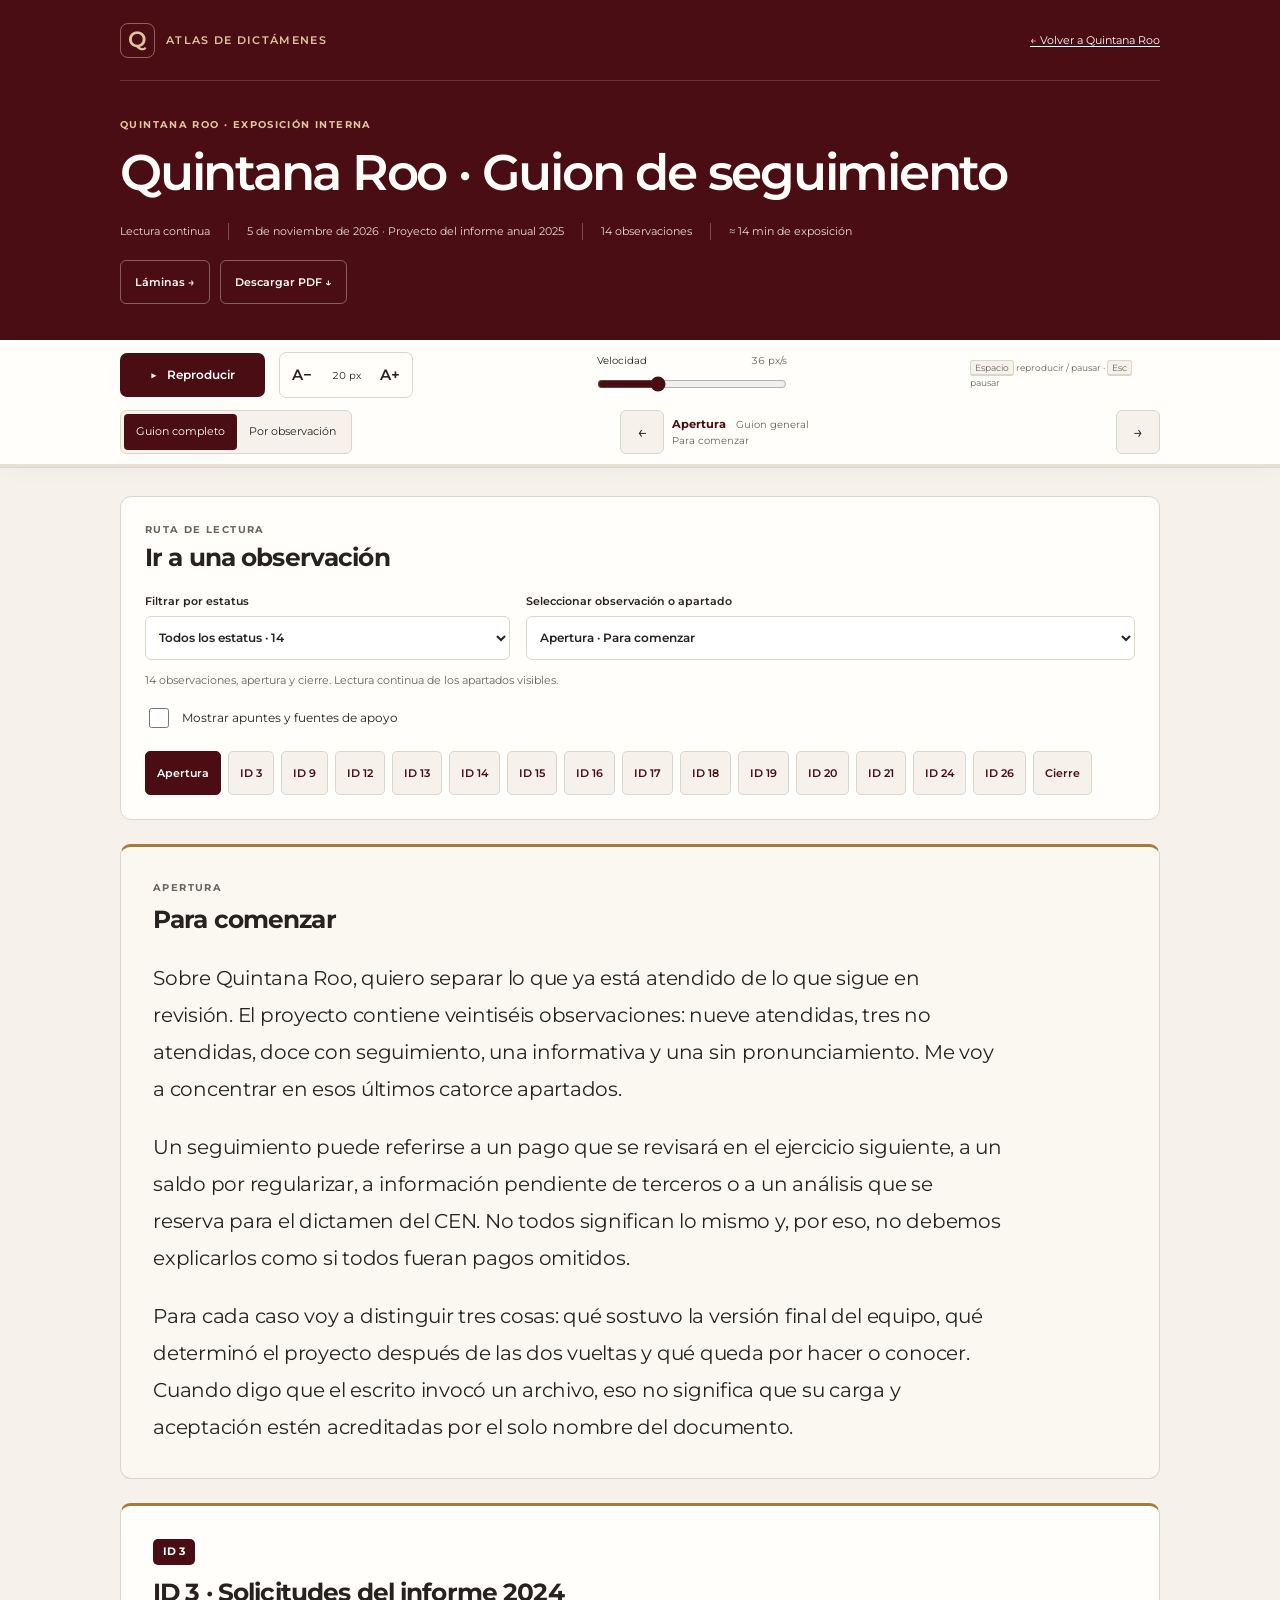
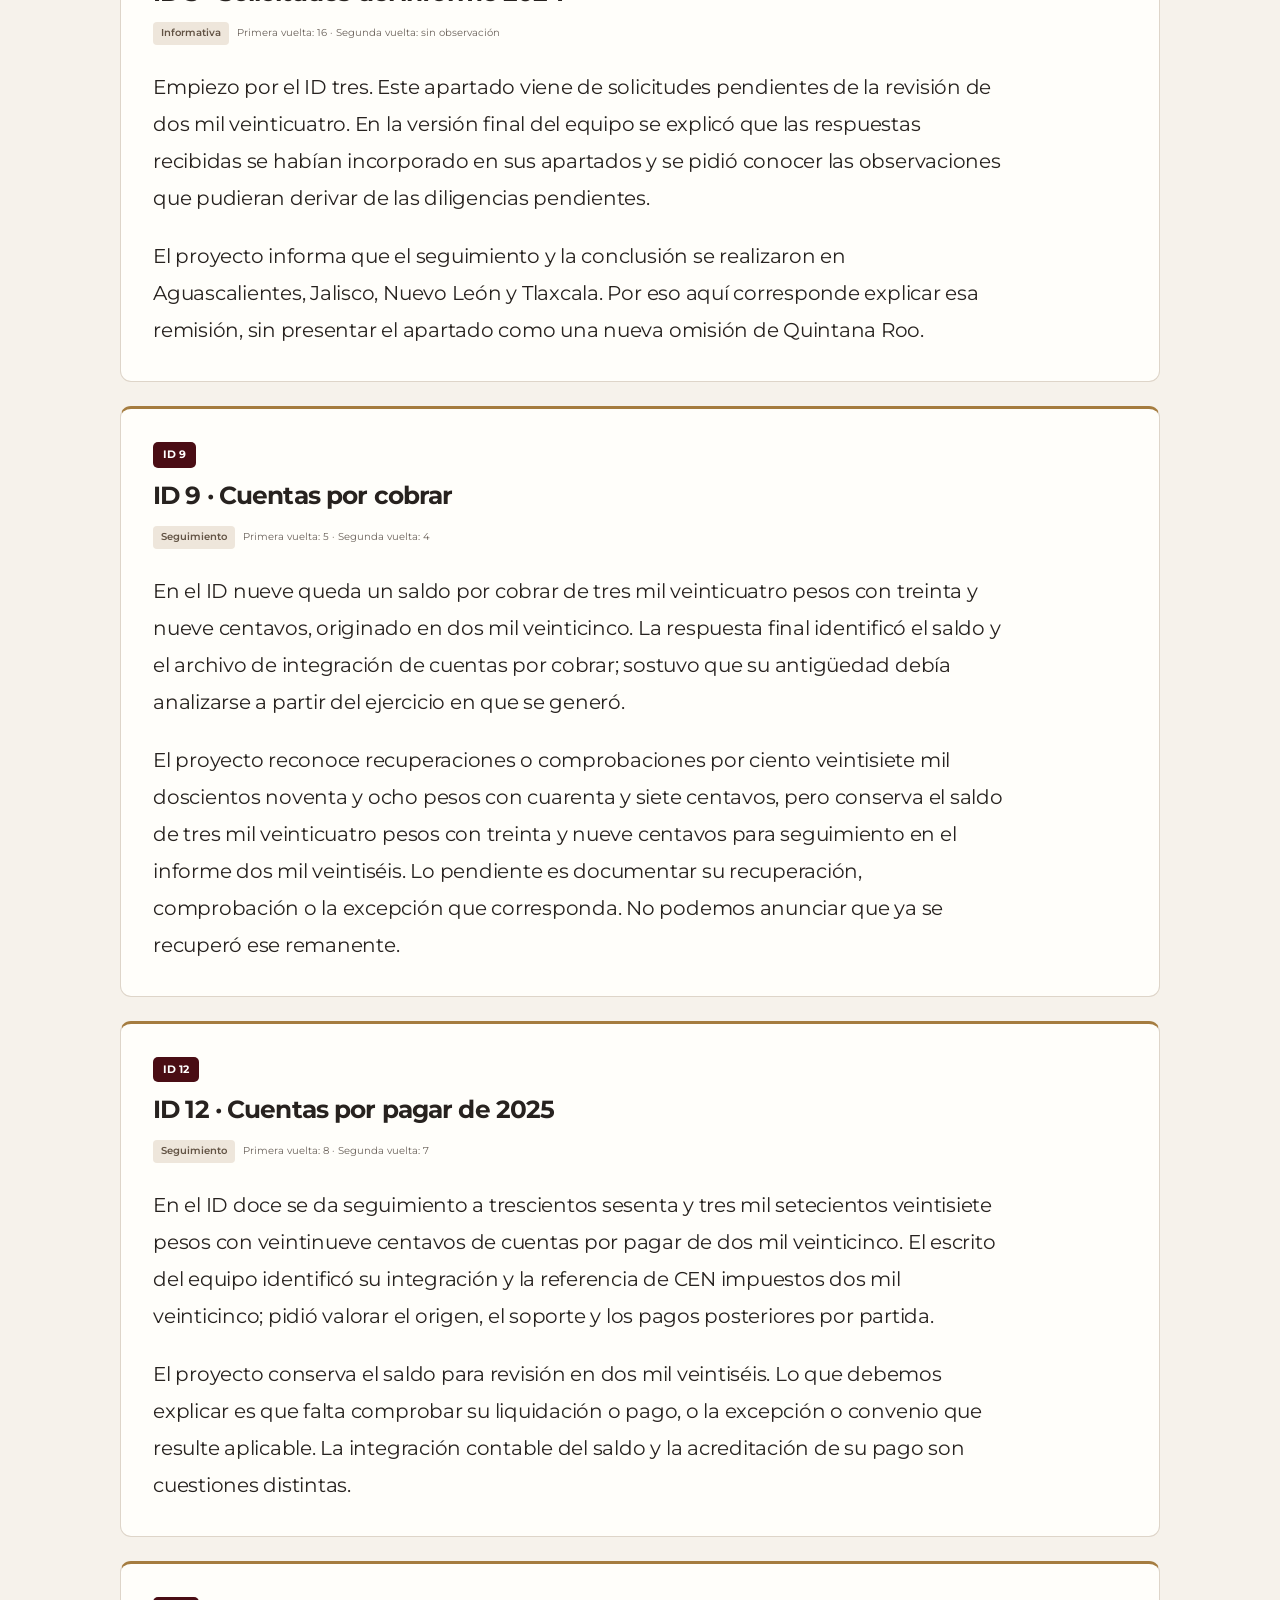
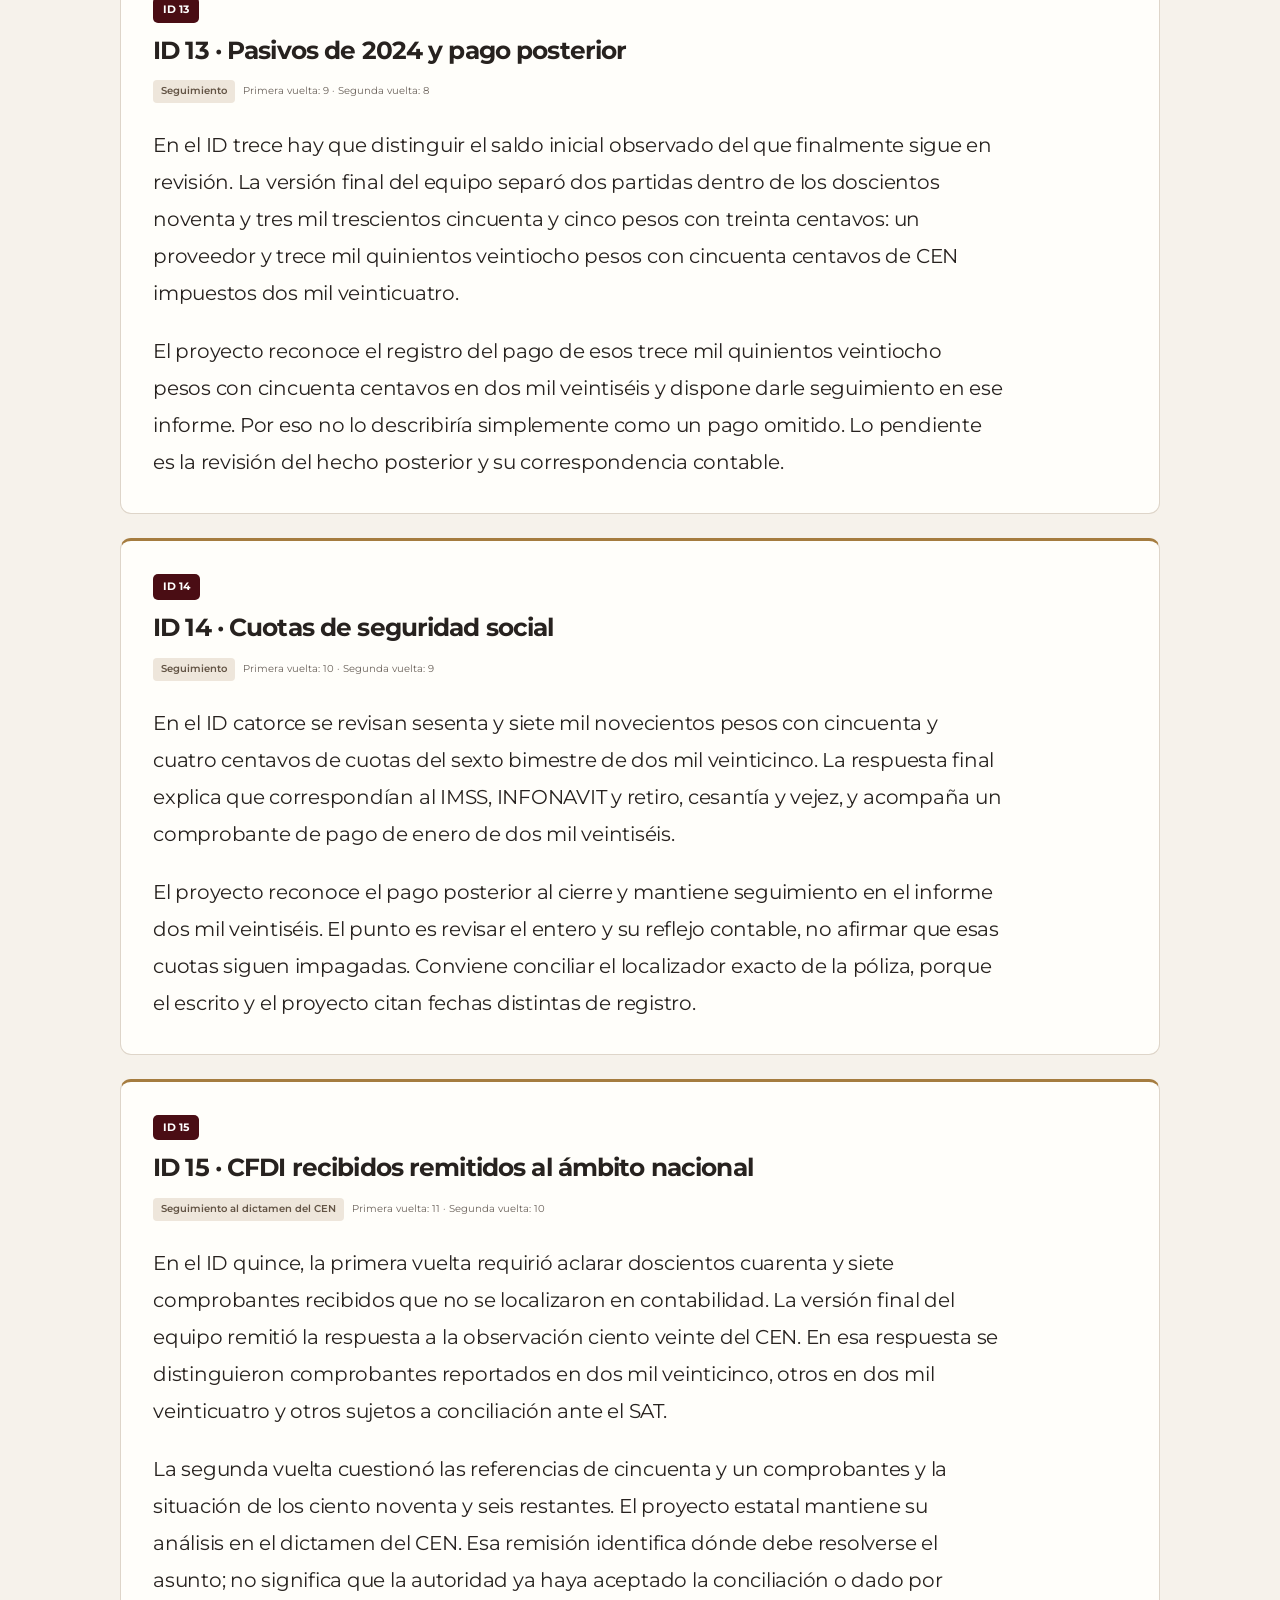
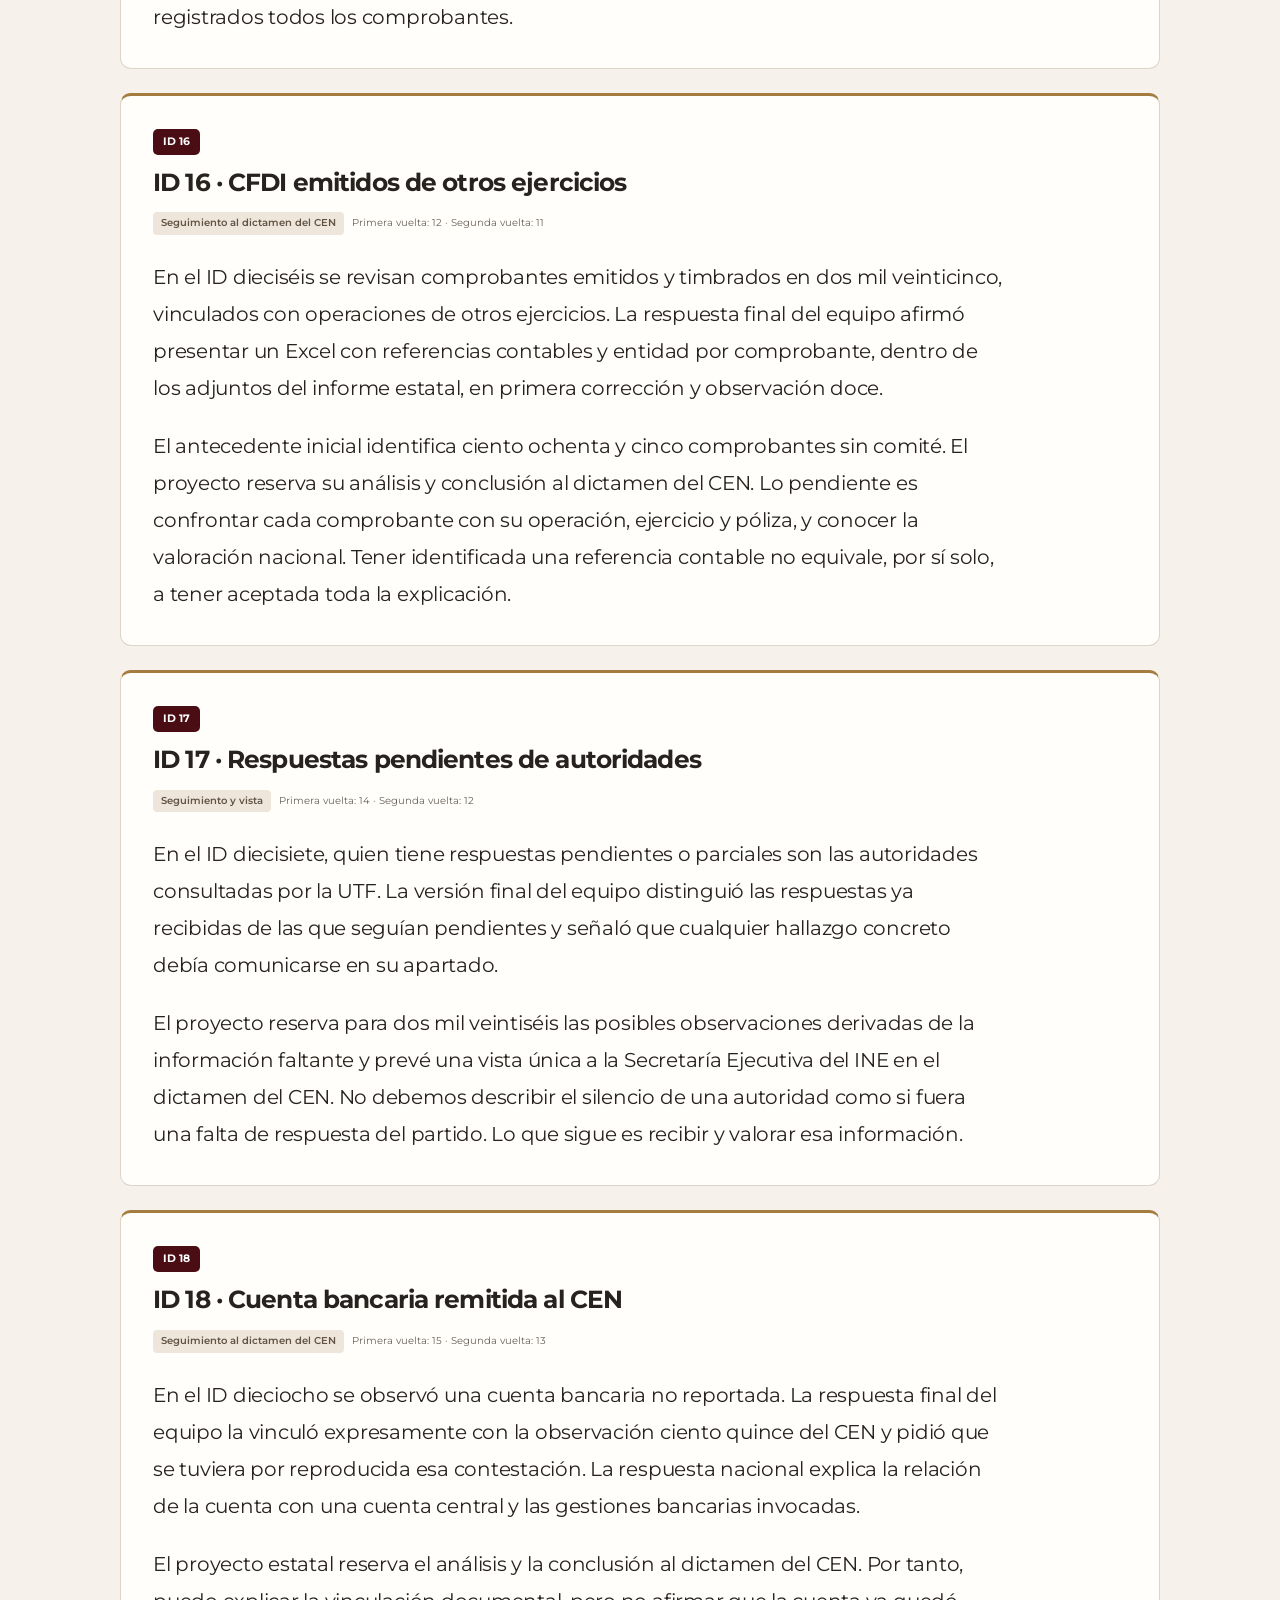
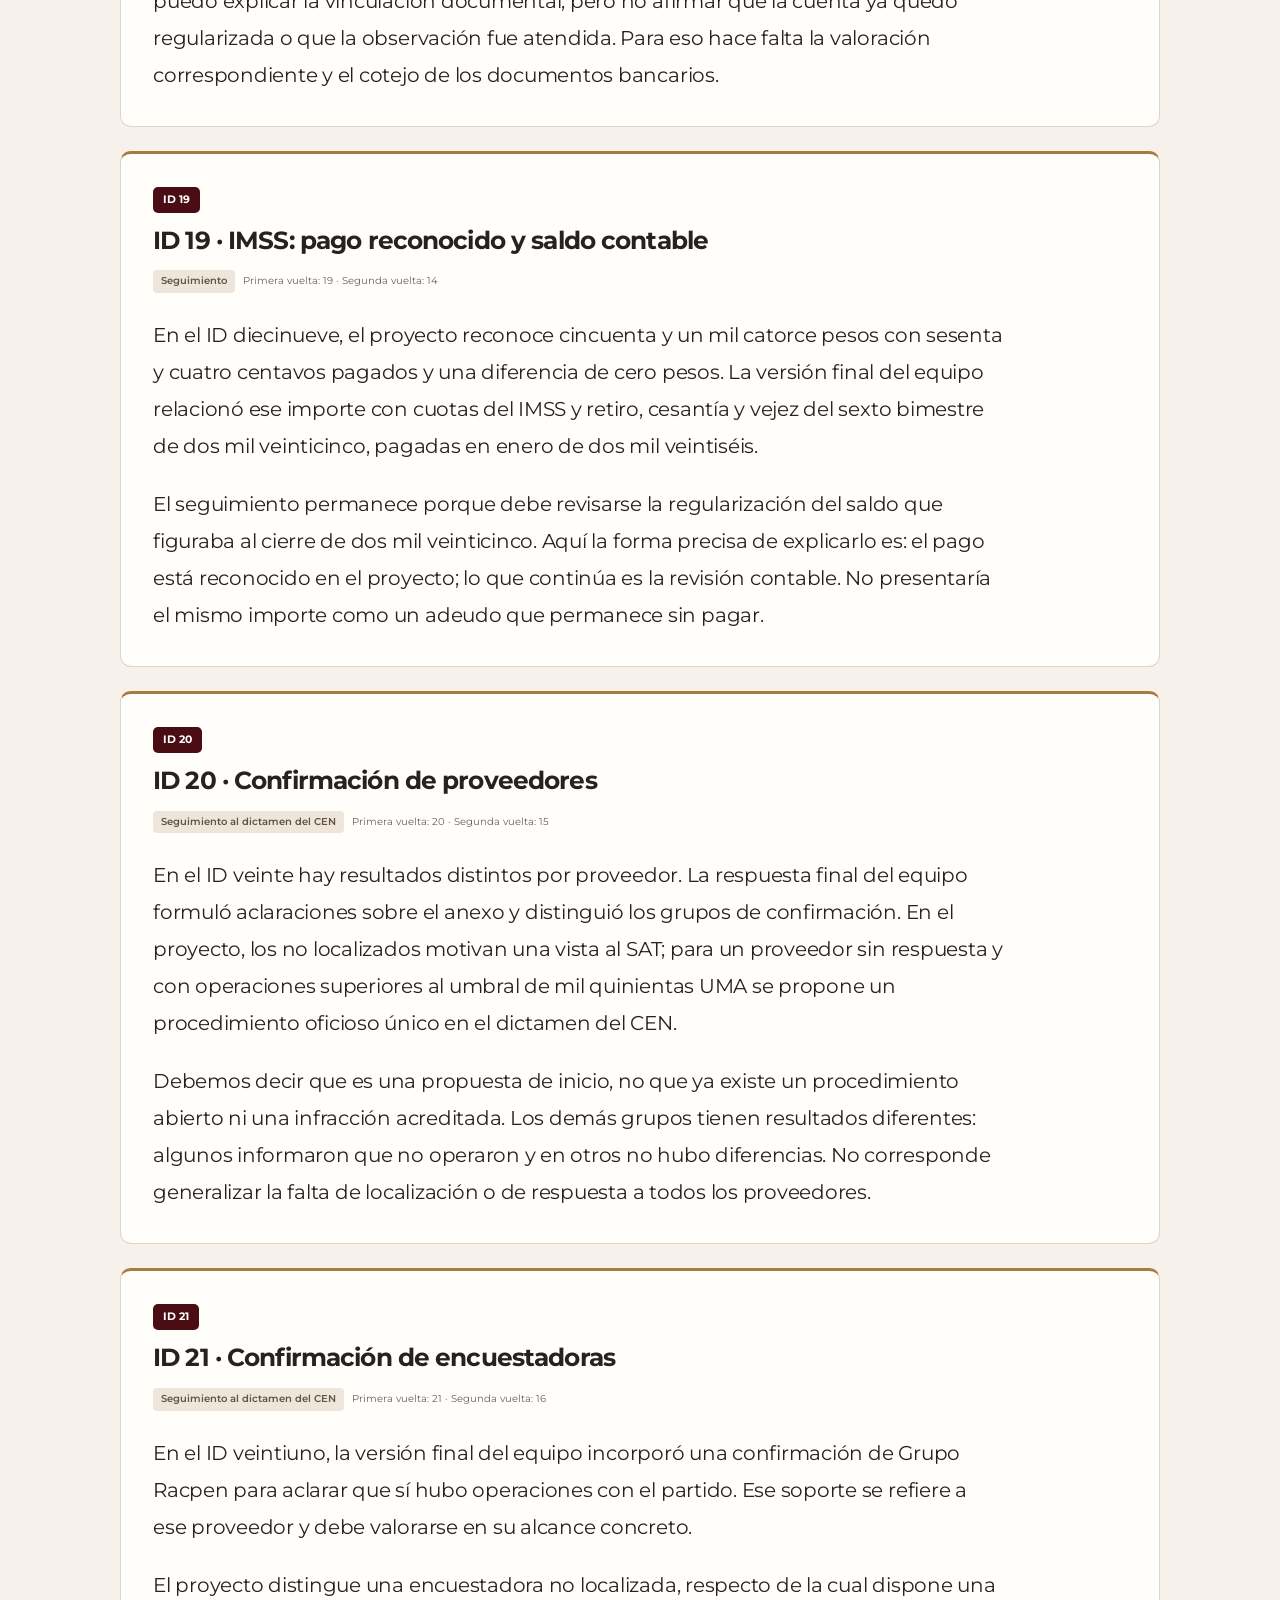
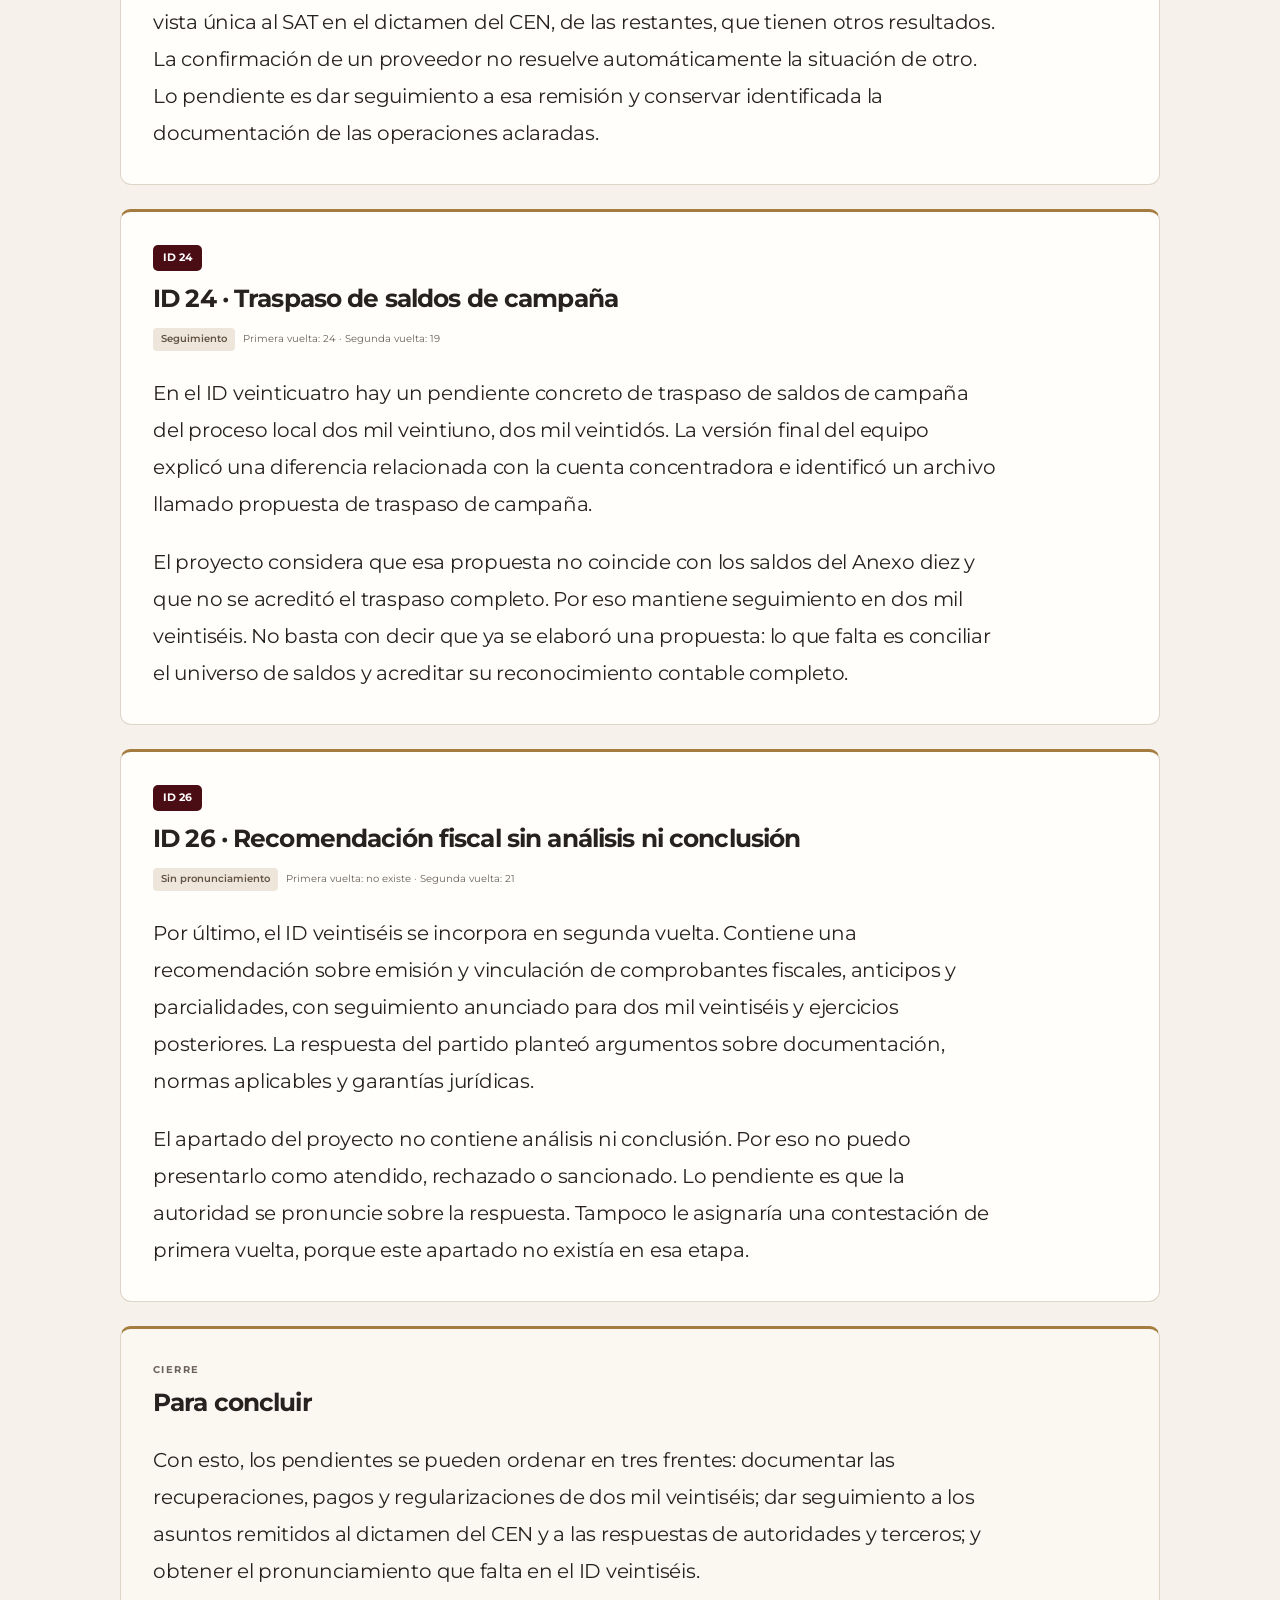
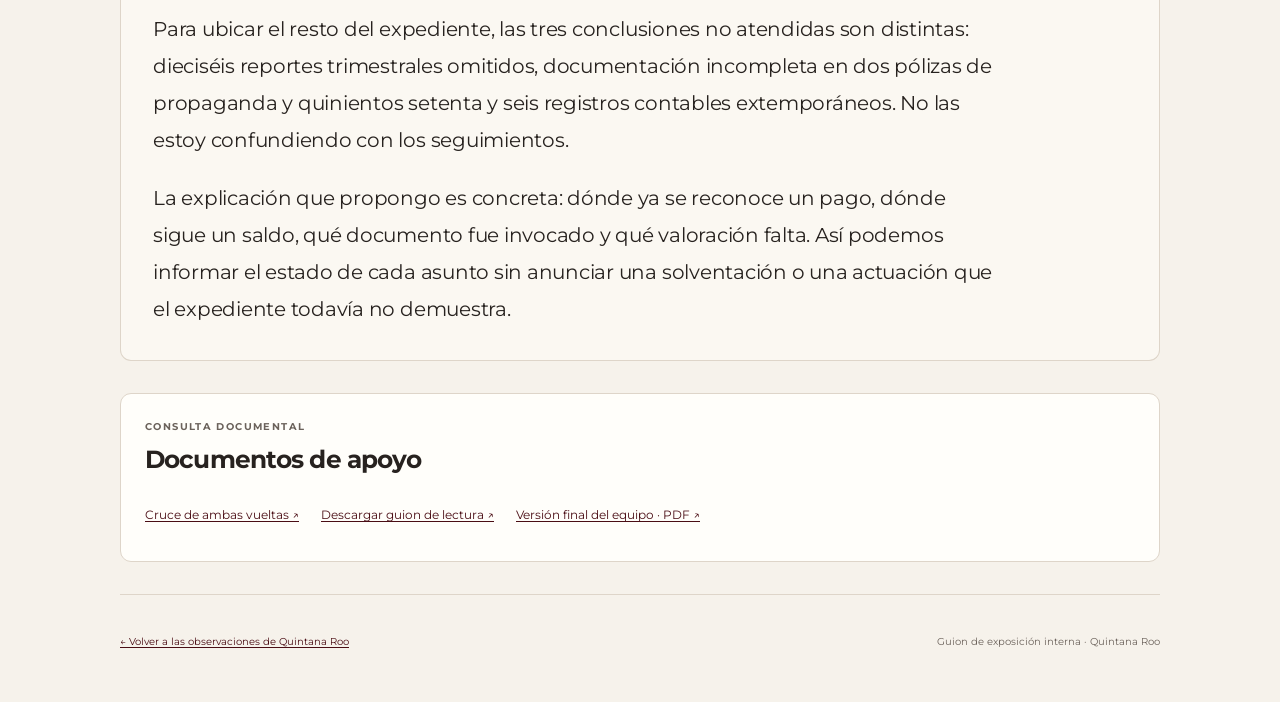
==== quintana-roo/index.html @ feb82975 "Añade sección de Quintana Roo con guion interactivo y dos láminas" ====
<!doctype html>
<html lang="es-MX">
<head>
  <meta charset="utf-8">
  <meta name="viewport" content="width=device-width, initial-scale=1">
  <meta name="author" content="Luis Montañez Escobar">
  <meta name="theme-color" content="#4a0d14">
  <meta name="description" content="Guion de exposición de los seguimientos de Quintana Roo, con lectura continua y consulta de las fuentes.">
  <title>Quintana Roo · Guion de exposición</title>
  <link rel="stylesheet" href="qroo-guion.css">
  <script src="guion-data.js" defer></script>
  <script src="qroo-guion.js" defer></script>
</head>
<body class="reading-only">
  <a class="skip" href="#guion">Ir al guion</a>
  <header class="site-header">
    <div class="wrap masthead">
      <a class="brand" href="qroo.html"><span class="brand-mark" aria-hidden="true">Q</span><span>ATLAS DE DICTÁMENES</span></a>
      <a class="back" href="qroo.html">← Volver a Quintana Roo</a>
    </div>
    <div class="wrap hero">
      <p class="eyebrow">Quintana Roo · Exposición interna</p>
      <h1 id="pageTitle">Guion de exposición</h1>
      <div class="hero-meta"><span>Lectura continua</span><span id="cutoff" hidden></span><span id="sectionCount" hidden></span><span id="readingTime" hidden></span></div>
      <div class="quick-links"><a href="qroo-laminas.html">Láminas →</a><a href="QROO_No_atendidas_y_seguimientos.pdf" download="QROO_No_atendidas_y_seguimientos.pdf">Descargar PDF ↓</a></div>
    </div>
  </header>

  <div class="controls" id="readingControls" aria-label="Controles de lectura">
    <div class="wrap controls-inner">
      <div class="play-controls">
        <button id="play" class="play-button" type="button" aria-pressed="false" disabled><span id="playIcon" aria-hidden="true">▶</span><span id="playLabel">Reproducir</span></button>
        <div class="font-controls" role="group" aria-label="Tamaño de lectura">
          <button id="fontDown" type="button" aria-label="Reducir tamaño del texto" disabled>A−</button>
          <output id="fontValue" aria-live="polite">20 px</output>
          <button id="fontUp" type="button" aria-label="Aumentar tamaño del texto" disabled>A+</button>
        </div>
      </div>
      <label class="speed-control" for="speed"><span>Velocidad <output id="speedValue" for="speed">36 px/s</output></span><input id="speed" type="range" min="12" max="90" step="3" value="36" disabled></label>
      <p class="keyboard-hint"><kbd>Espacio</kbd> reproducir / pausar · <kbd>Esc</kbd> pausar</p>
    </div>
    <div class="wrap reading-navigation">
      <div class="mode-controls" role="group" aria-label="Modo de lectura"><button id="fullMode" type="button" aria-pressed="true">Guion completo</button><button id="singleMode" type="button" aria-pressed="false">Por observación</button></div>
      <div class="case-controls" aria-label="Navegar por el guion"><button id="previousSection" type="button" aria-label="Apartado anterior" disabled>←</button><div class="current-reading"><strong id="currentId">Apertura</strong><span id="currentStatus"></span><span id="currentTitle"></span></div><button id="nextSection" type="button" aria-label="Apartado siguiente" disabled>→</button></div>
    </div>
    <div class="reading-progress" role="progressbar" id="readingProgress" aria-label="Avance de lectura" aria-valuemin="0" aria-valuemax="100" aria-valuenow="0"><span id="progressFill"></span></div>
  </div>

  <main class="wrap" id="guion" tabindex="-1">
    <p id="loadMessage" class="notice" role="status">Cargando el guion…</p>
    <noscript><p class="notice">Activa JavaScript para consultar el guion y utilizar los controles de lectura.</p></noscript>
    <div id="content" hidden>
      <nav class="index panel" aria-label="Índice del guion">
        <div class="index-heading"><div><p class="eyebrow">Ruta de lectura</p><h2>Ir a una observación</h2></div></div>
        <div class="index-filters"><label class="status-label" for="statusSelect">Filtrar por estatus<select id="statusSelect"><option value="">Todos los estatus</option></select></label><label class="jump-label" for="sectionSelect">Seleccionar observación o apartado<select id="sectionSelect" aria-controls="sections"></select></label></div>
        <p id="navigationHint" class="navigation-hint" role="status"></p>
        <label class="support-toggle"><input type="checkbox" id="showSupport"> Mostrar apuntes y fuentes de apoyo</label>
        <div id="sectionIndex" class="index-links"></div>
      </nav>
      <p id="noCases" class="notice" hidden>No hay observaciones con este estatus. Selecciona «Todos los estatus» para volver al guion.</p>
      <section class="reading-section introduction" id="guion-introduccion" aria-labelledby="introTitle">
        <div class="section-heading"><p class="eyebrow">Apertura</p><h2 id="introTitle">Para comenzar</h2></div>
        <div id="introText" class="speech"></div>
      </section>
      <div id="sections"></div>
      <section class="reading-section closing" id="guion-cierre" aria-labelledby="closingTitle" hidden>
        <div class="section-heading"><p class="eyebrow">Cierre</p><h2 id="closingTitle">Para concluir</h2></div>
        <div id="closingText" class="speech"></div>
      </section>
      <section class="findings" id="findings" aria-labelledby="findingsTitle" hidden>
        <p class="eyebrow">Puntos para enfatizar</p><h2 id="findingsTitle">Al explicar el conjunto</h2><div id="findingList" class="finding-list"></div>
      </section>
      <section class="documents panel" id="documents" aria-labelledby="documentsTitle" hidden>
        <p class="eyebrow">Consulta documental</p><h2 id="documentsTitle">Documentos de apoyo</h2><ul id="documentList" class="document-list"></ul>
      </section>
    </div>
  </main>
  <footer class="wrap site-footer"><a href="qroo.html">← Volver a las observaciones de Quintana Roo</a><p>Guion de exposición interna · Quintana Roo</p></footer>
  <p id="announcement" class="sr-only" role="status" aria-live="polite"></p>
</body>
</html>
---- quintana-roo/qroo-guion.css ----
@font-face{font-family:Montserrat;src:url(assets/fonts/Montserrat-Regular.ttf) format('truetype');font-weight:400;font-display:swap}
@font-face{font-family:Montserrat;src:url(assets/fonts/Montserrat-SemiBold.ttf) format('truetype');font-weight:600;font-display:swap}
@font-face{font-family:Montserrat;src:url(assets/fonts/Montserrat-Bold.ttf) format('truetype');font-weight:700 900;font-display:swap}
:root{--wine:#4a0d14;--wine-mid:#7a2534;--paper:#f6f2eb;--white:#fffefa;--ink:#27221f;--muted:#6b625b;--line:#ded5c9;--gold:#a57c3f;--green:#235e59;--reading-size:20px;--toolbar-height:92px;font-family:Montserrat,Arial,sans-serif;font-size:15px;color:var(--ink);background:var(--paper);color-scheme:light}
*{box-sizing:border-box}body{margin:0;line-height:1.65}button,input,select{font:inherit;color:inherit}button{cursor:pointer}button,a,input,select{-webkit-tap-highlight-color:transparent;touch-action:manipulation}button,input,select{min-height:44px}button:disabled{opacity:.42;cursor:default}a{color:var(--wine);text-underline-offset:.2em}button:focus-visible,a:focus-visible,input:focus-visible,select:focus-visible,[tabindex]:focus-visible{outline:3px solid var(--gold);outline-offset:4px}h1,h2,h3,p{margin:0}h1,h2,h3{line-height:1.28}h2{font-size:clamp(1.3rem,2.5vw,1.65rem);letter-spacing:-.035em}h3{font-size:1rem}button{border:0}a,button,select,input{touch-action:manipulation}[hidden]{display:none!important}.wrap{width:min(100% - 40px,1040px);margin-inline:auto}.sr-only{position:absolute;width:1px;height:1px;padding:0;overflow:hidden;clip:rect(0,0,0,0);white-space:nowrap;border:0}.skip{position:fixed;top:-100px;left:1rem;padding:12px;background:var(--white);z-index:20}.skip:focus{top:8px}.eyebrow{font-size:.66rem;letter-spacing:.14em;text-transform:uppercase;font-weight:700;color:var(--muted);margin-bottom:.6rem}
.site-header{background:var(--wine);color:var(--white)}.masthead{display:flex;justify-content:space-between;align-items:center;gap:16px;padding-block:18px;border-bottom:1px solid #ffffff29}.brand{display:flex;align-items:center;gap:11px;text-decoration:none;color:#dfc59d;font-size:.73rem;letter-spacing:.12em;font-weight:600}.brand-mark{font-size:1.45rem;width:35px;height:35px;border:1px solid #dfc59d77;display:grid;place-items:center;border-radius:8px;line-height:1;letter-spacing:0}.back{color:#fffefa;font-size:.75rem;min-height:44px;display:flex;align-items:center}.hero{padding-block:35px 36px}.hero .eyebrow{color:#dfc59d}h1{font-size:clamp(2rem,5vw,3.3rem);font-weight:600;letter-spacing:-.045em;max-width:900px}.hero-meta{display:flex;flex-wrap:wrap;gap:8px 18px;font-size:.71rem;color:#eadbd2;margin-top:18px}.hero-meta span+span{border-left:1px solid #ffffff44;padding-left:18px}
.controls{position:sticky;top:0;z-index:10;background:#fffefa;border-bottom:1px solid var(--line);box-shadow:0 5px 14px #34171308}.controls-inner{display:flex;align-items:center;justify-content:space-between;gap:16px;padding-block:12px}.play-controls{display:flex;align-items:center;gap:14px}.play-button{display:flex;align-items:center;justify-content:center;gap:10px;background:var(--wine);color:var(--white);border-radius:7px;min-width:145px;padding:11px 15px;font-weight:600;font-size:.8rem}.play-button[aria-pressed=true]{background:var(--green)}.font-controls{display:flex;align-items:center;gap:3px;border:1px solid var(--line);border-radius:7px}.font-controls button{background:transparent;min-width:44px;font-weight:600}.font-controls output{font-size:.66rem;min-width:38px;text-align:center;font-variant-numeric:tabular-nums}.speed-control{display:block;width:190px;font-size:.68rem;flex-shrink:0}.speed-control>span{display:flex;justify-content:space-between;gap:10px}.speed-control output{font-variant-numeric:tabular-nums;color:var(--muted)}.speed-control input{display:block;width:100%;margin:0;accent-color:var(--wine);cursor:pointer;min-height:28px}.keyboard-hint{font-size:.61rem;color:var(--muted);max-width:190px}kbd{font:inherit;border:1px solid var(--line);border-bottom-width:2px;border-radius:3px;background:var(--paper);padding:1px 4px;white-space:nowrap}.reading-progress{height:3px;background:#e9e0d5}.reading-progress span{display:block;height:100%;width:0;background:var(--gold)}
main{padding-top:28px}.panel{background:var(--white);border:1px solid var(--line);border-radius:11px;padding:24px}.notice{padding:18px;border-left:3px solid var(--gold);background:var(--white);margin-bottom:28px;font-size:.88rem}.index-heading{display:flex;align-items:center;justify-content:space-between;gap:24px}.index .eyebrow{margin-bottom:4px}.jump-label{display:block;font-size:.67rem;font-weight:600;max-width:380px;width:45%;min-width:0}.jump-label select{display:block;margin-top:5px;width:100%;max-width:100%;background:#fff;border:1px solid var(--line);border-radius:6px;padding:9px;font-size:.77rem;text-overflow:ellipsis}.index-links{display:flex;flex-wrap:wrap;gap:7px;margin-top:20px}.index-links a{display:inline-flex;align-items:center;justify-content:center;min-width:44px;min-height:44px;font-size:.73rem;font-weight:600;border:1px solid var(--line);border-radius:5px;padding:7px 11px;text-decoration:none;background:var(--paper)}.index-links a[aria-current=true]{background:var(--wine);color:var(--white);border-color:var(--wine)}
.reading-section{padding:32px;margin-block:24px;border:1px solid var(--line);border-top:3px solid var(--gold);border-radius:11px;background:var(--white);scroll-margin-top:calc(var(--toolbar-height) + 16px);overflow-wrap:anywhere}.section-heading{margin-bottom:24px}.section-heading h2{max-width:840px}.section-id{display:inline-flex;align-items:center;justify-content:center;background:var(--wine);color:white;border-radius:5px;padding:4px 10px;font-size:.72rem;font-weight:700;margin-bottom:12px}.section-meta{display:flex;flex-wrap:wrap;gap:8px;font-size:.68rem;margin-top:14px;align-items:center}.section-status{display:inline-block;padding:3px 8px;border-radius:4px;background:#eee6db;color:#625344;font-weight:600}.section-cross{color:var(--muted)}.speech{max-width:850px;font-size:var(--reading-size);line-height:1.85;letter-spacing:-.012em}.speech p+p{margin-top:1.05em}.detail{margin-top:26px;padding-top:23px;border-top:1px solid var(--line);max-width:850px}.detail h3{font-size:.72rem;letter-spacing:.055em;color:var(--wine);margin-bottom:10px}.detail-content{font-size:calc(var(--reading-size)*.85);line-height:1.8;color:#514942}.detail-content p+p{margin-top:.9em}.source-list{list-style:none;display:flex;flex-wrap:wrap;gap:8px 18px;padding:0;margin:20px 0 0;font-size:.69rem}.source-list a{display:inline-flex;align-items:center;min-height:44px}.introduction,.closing{background:#fbf8f2}.findings{margin-block:38px;padding-inline:2px;scroll-margin-top:calc(var(--toolbar-height) + 16px)}.finding-list{display:grid;grid-template-columns:1fr 1fr;gap:14px;margin-top:20px}.finding{background:var(--white);border:1px solid var(--line);border-left:3px solid var(--gold);border-radius:7px;padding:20px}.finding h3{color:var(--wine);font-size:1rem;margin-bottom:10px}.finding-content{font-size:calc(var(--reading-size)*.82);line-height:1.75}.finding-content p+p{margin-top:.8em}.documents{margin-block:32px}.document-list{list-style:none;display:flex;flex-wrap:wrap;gap:10px 22px;margin:18px 0 0;padding:0;font-size:.8rem}.document-list a{min-height:44px;display:inline-flex;align-items:center}.site-footer{display:flex;align-items:center;justify-content:space-between;gap:16px;border-top:1px solid var(--line);padding-block:24px 38px;color:var(--muted);font-size:.69rem}.site-footer a{min-height:44px;display:flex;align-items:center}
@media(max-width:850px){.keyboard-hint{display:none}.controls-inner{gap:14px}.speed-control{width:180px}}
@media(max-width:560px){.wrap{width:calc(100% - 32px)}.masthead{align-items:flex-start;gap:12px}.brand{font-size:.58rem;letter-spacing:.07em;gap:8px;max-width:160px}.brand-mark{flex:0 0 30px;width:30px;height:30px;font-size:1.2rem}.back{font-size:.66rem;text-align:right;max-width:130px;justify-content:flex-end;line-height:1.5;min-height:35px}.hero{padding-block:26px 28px}.hero .eyebrow{font-size:.62rem}h1{font-size:2rem}.hero-meta{font-size:.65rem;gap:7px 12px;margin-top:16px}.hero-meta span+span{padding-left:12px}.controls-inner{display:grid;grid-template-columns:1fr;gap:7px;padding-block:9px}.play-controls{justify-content:space-between;gap:10px}.play-button{min-width:143px;font-size:.76rem;min-height:44px;padding:10px 14px}.font-controls button{min-width:44px}.font-controls output{min-width:37px}.speed-control{display:flex;align-items:center;gap:15px;width:100%;font-size:.64rem}.speed-control>span{min-width:118px;flex:0 0 118px;gap:7px}.speed-control input{flex:1;min-width:0;min-height:32px}.index-heading{display:block}.index-heading h2{font-size:1.25rem}.jump-label{margin-top:18px;width:100%;max-width:none;font-size:.7rem}.panel{padding:20px}.index-links{gap:6px;margin-top:15px}.index-links a{font-size:.69rem;padding:7px 9px}.reading-section{padding:23px 20px;margin-block:20px;border-radius:9px}.section-heading{margin-bottom:20px}.section-heading h2{font-size:1.3rem}.section-meta{font-size:.66rem;gap:6px}.speech{line-height:1.8}.detail{padding-top:20px;margin-top:23px}.detail-content{font-size:calc(var(--reading-size)*.86)}.finding-list{grid-template-columns:1fr}.findings{margin-block:30px}.site-footer{display:block;padding-block:18px 28px}.site-footer p{margin-top:10px}.source-list{display:block;margin-top:15px}.source-list li+li{margin-top:3px}.document-list{display:block}.documents h2{font-size:1.25rem}}
@media(prefers-reduced-motion:reduce){html{scroll-behavior:auto}}
@media print{.site-header,.controls,.index,.site-footer,.skip{display:none!important}:root{--reading-size:12pt;color:#000;background:white}.wrap{width:100%;max-width:none}main{padding:0}.reading-section{margin:0 0 18pt;padding:14pt 0;border:0;border-top:1pt solid #aaa;border-radius:0;background:white;break-inside:auto}.section-heading{break-after:avoid}.speech,.detail-content,.finding-content{font-size:12pt;line-height:1.55;max-width:none}.detail{border-top:.5pt solid #ccc;margin-top:12pt;padding-top:12pt}.source-list a,.document-list a{min-height:0}.finding-list{display:block}.finding{break-inside:avoid;border:0;border-left:1pt solid #aaa;padding:10pt;margin-top:10pt}.documents{padding:14pt;border-radius:0}.introduction,.closing{background:white}h2,h3{break-after:avoid}}

.support-toggle{display:flex;align-items:center;gap:10px;font-size:.8rem;margin-top:16px;cursor:pointer}.support-toggle input{width:20px;height:20px;min-height:20px;accent-color:var(--wine)}.reading-only .detail,.reading-only .source-list,.reading-only #findings{display:none!important}

.quick-links{display:flex;gap:10px;flex-wrap:wrap;margin-top:20px}.quick-links a{display:inline-flex;align-items:center;justify-content:center;min-height:44px;padding:8px 14px;border:1px solid #ffffff55;border-radius:6px;color:var(--white);text-decoration:none;font-size:.75rem;font-weight:600}.quick-links a:hover{background:#ffffff12}.reading-navigation{display:flex;align-items:center;justify-content:space-between;gap:18px;padding-block:0 10px}.mode-controls{display:flex;border:1px solid var(--line);border-radius:6px;padding:3px;background:var(--paper);flex-shrink:0}.mode-controls button{font-size:.72rem;padding:6px 12px;min-height:36px;border-radius:4px;background:transparent}.mode-controls button[aria-pressed=true]{background:var(--wine);color:var(--white)}.case-controls{display:flex;align-items:center;gap:8px;min-width:0;max-width:540px;width:100%}.case-controls>button{flex:0 0 44px;width:44px;background:var(--paper);border:1px solid var(--line);border-radius:6px;font-size:1.1rem}.current-reading{flex:1;min-width:0;display:grid;grid-template-columns:auto 1fr;gap:1px 10px;line-height:1.45}.current-reading strong{font-size:.76rem;color:var(--wine)}.current-reading #currentStatus{font-size:.65rem;color:var(--muted);align-self:center;white-space:nowrap;text-overflow:ellipsis;overflow:hidden}.current-reading #currentTitle{grid-column:1/-1;font-size:.65rem;white-space:nowrap;overflow:hidden;text-overflow:ellipsis;color:var(--muted)}.index-filters{display:grid;grid-template-columns:minmax(180px,.75fr) minmax(0,1.25fr);gap:16px;margin-top:20px}.index-filters label{display:block;min-width:0;width:100%;max-width:none;font-size:.7rem;font-weight:600}.index-filters select{display:block;margin-top:5px;width:100%;max-width:100%;background:#fff;border:1px solid var(--line);border-radius:6px;padding:9px;font-size:.77rem;text-overflow:ellipsis}.navigation-hint{color:var(--muted);font-size:.7rem;margin-top:12px}.reading-navigation button:disabled{opacity:.35}.reading-section:focus{outline-offset:3px}
@media(max-width:650px){.reading-navigation{display:grid;grid-template-columns:1fr;gap:7px;padding-bottom:8px}.mode-controls{justify-self:stretch}.mode-controls button{flex:1;min-height:36px;font-size:.72rem}.case-controls{max-width:none}.current-reading #currentTitle{font-size:.62rem}.case-controls>button{min-height:40px;height:40px}.index-filters{grid-template-columns:1fr;gap:12px}.index-filters .jump-label{margin-top:0}.quick-links{gap:8px}.quick-links a{font-size:.7rem;flex:1;padding:8px 10px}}
@media print{.quick-links,.reading-navigation{display:none!important}.single-observation .reading-section:not([hidden]){break-inside:auto}}
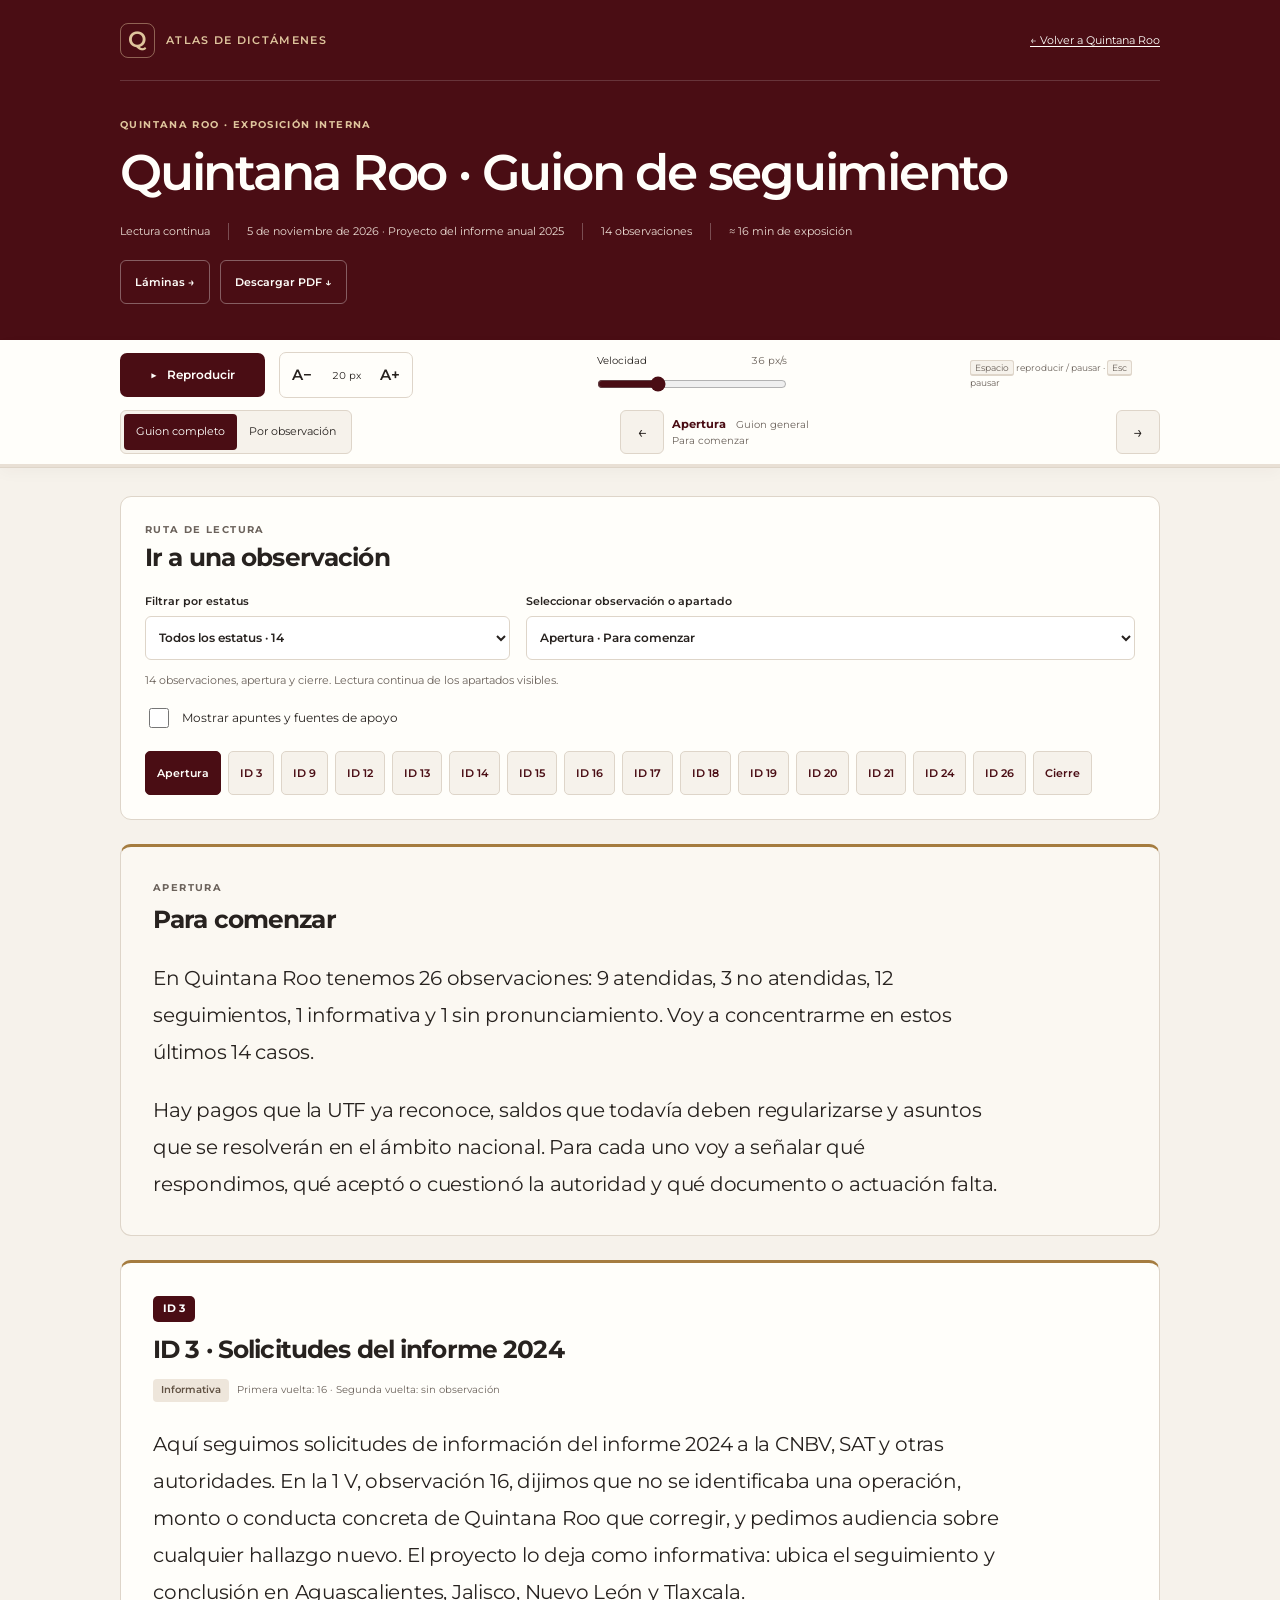
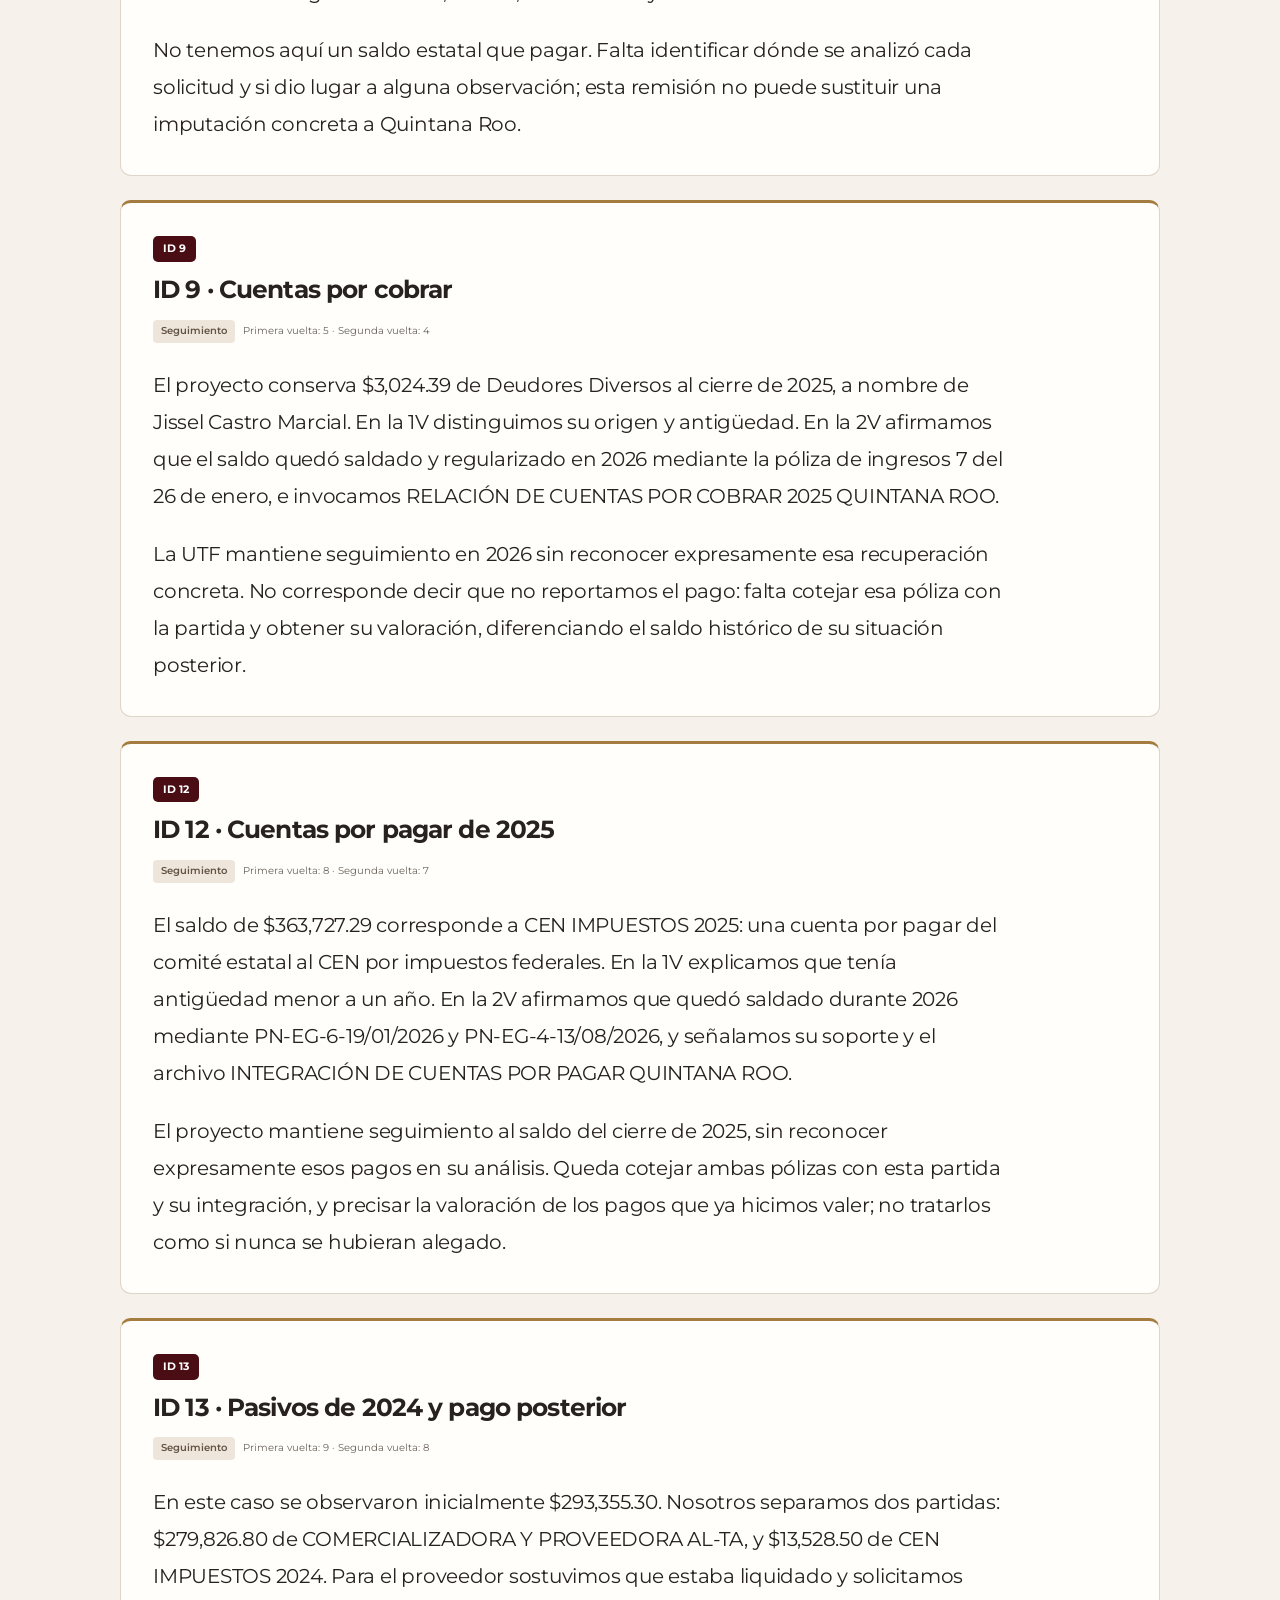
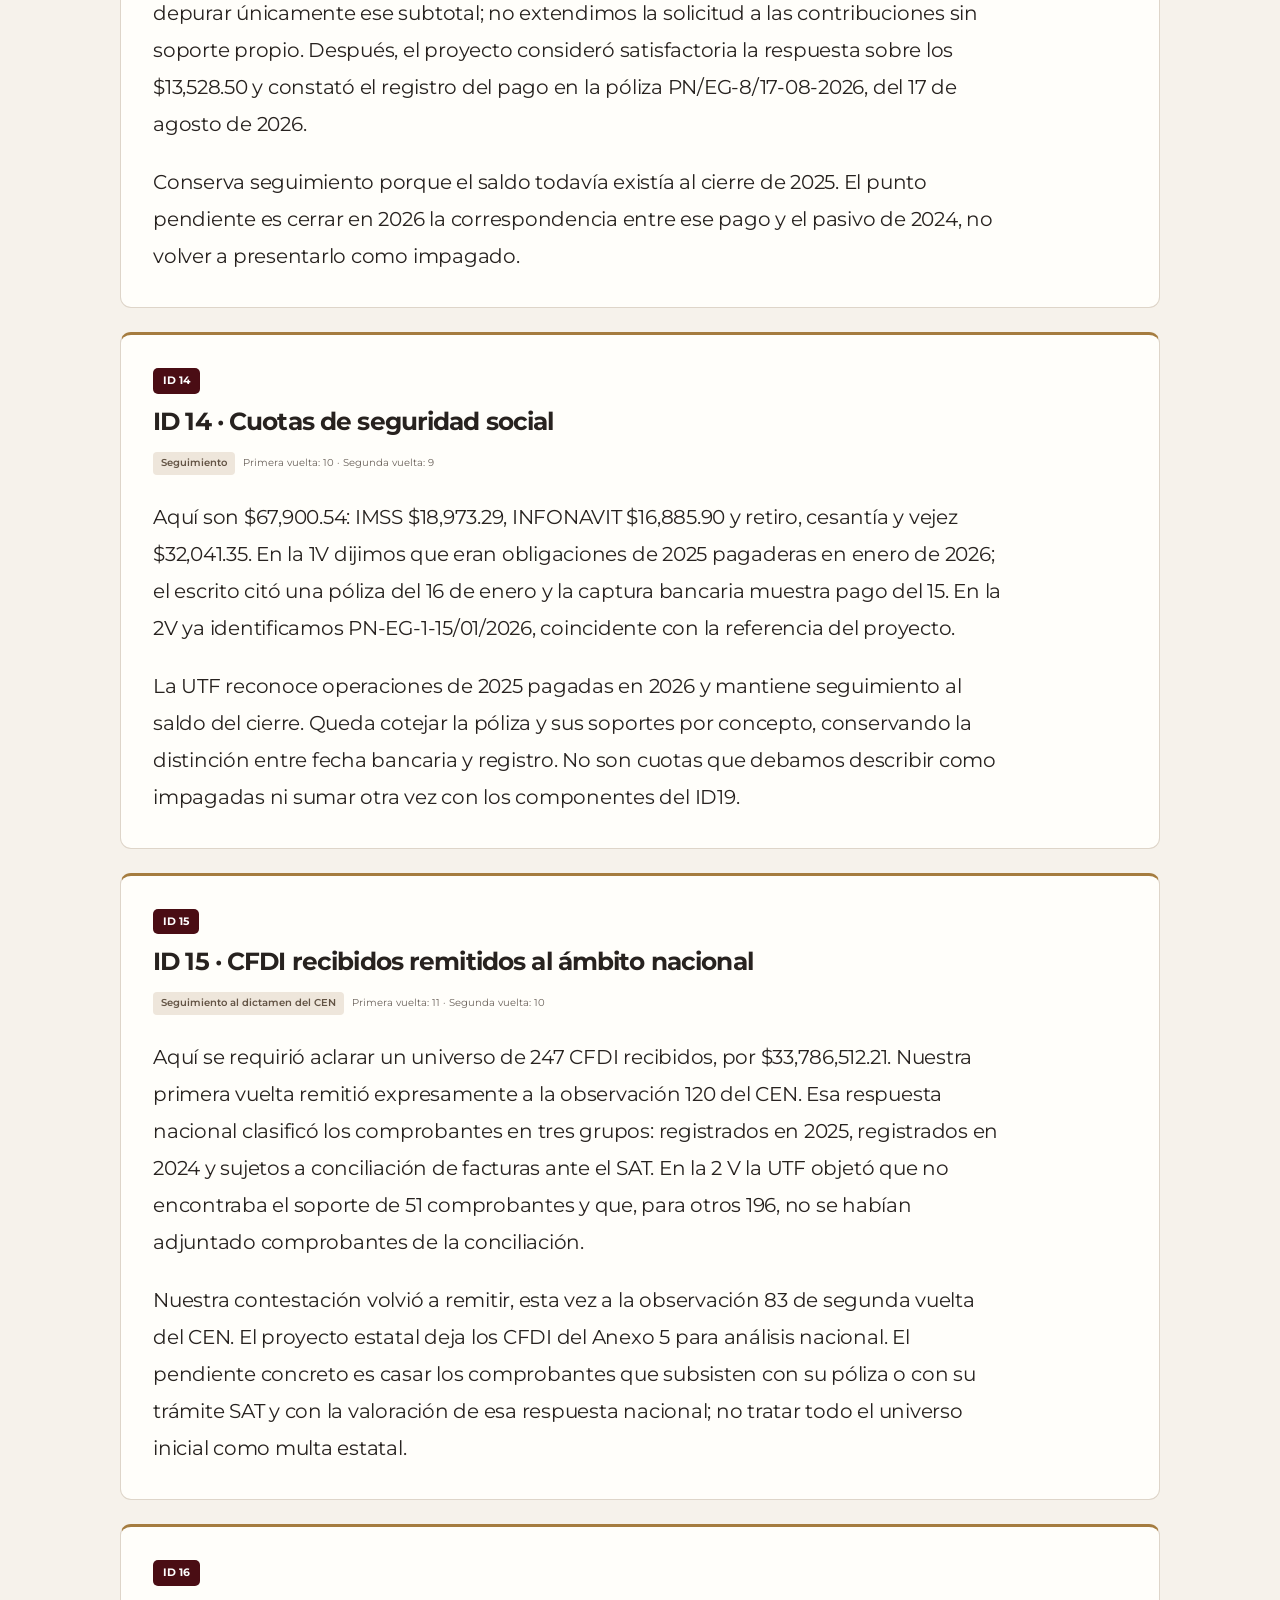
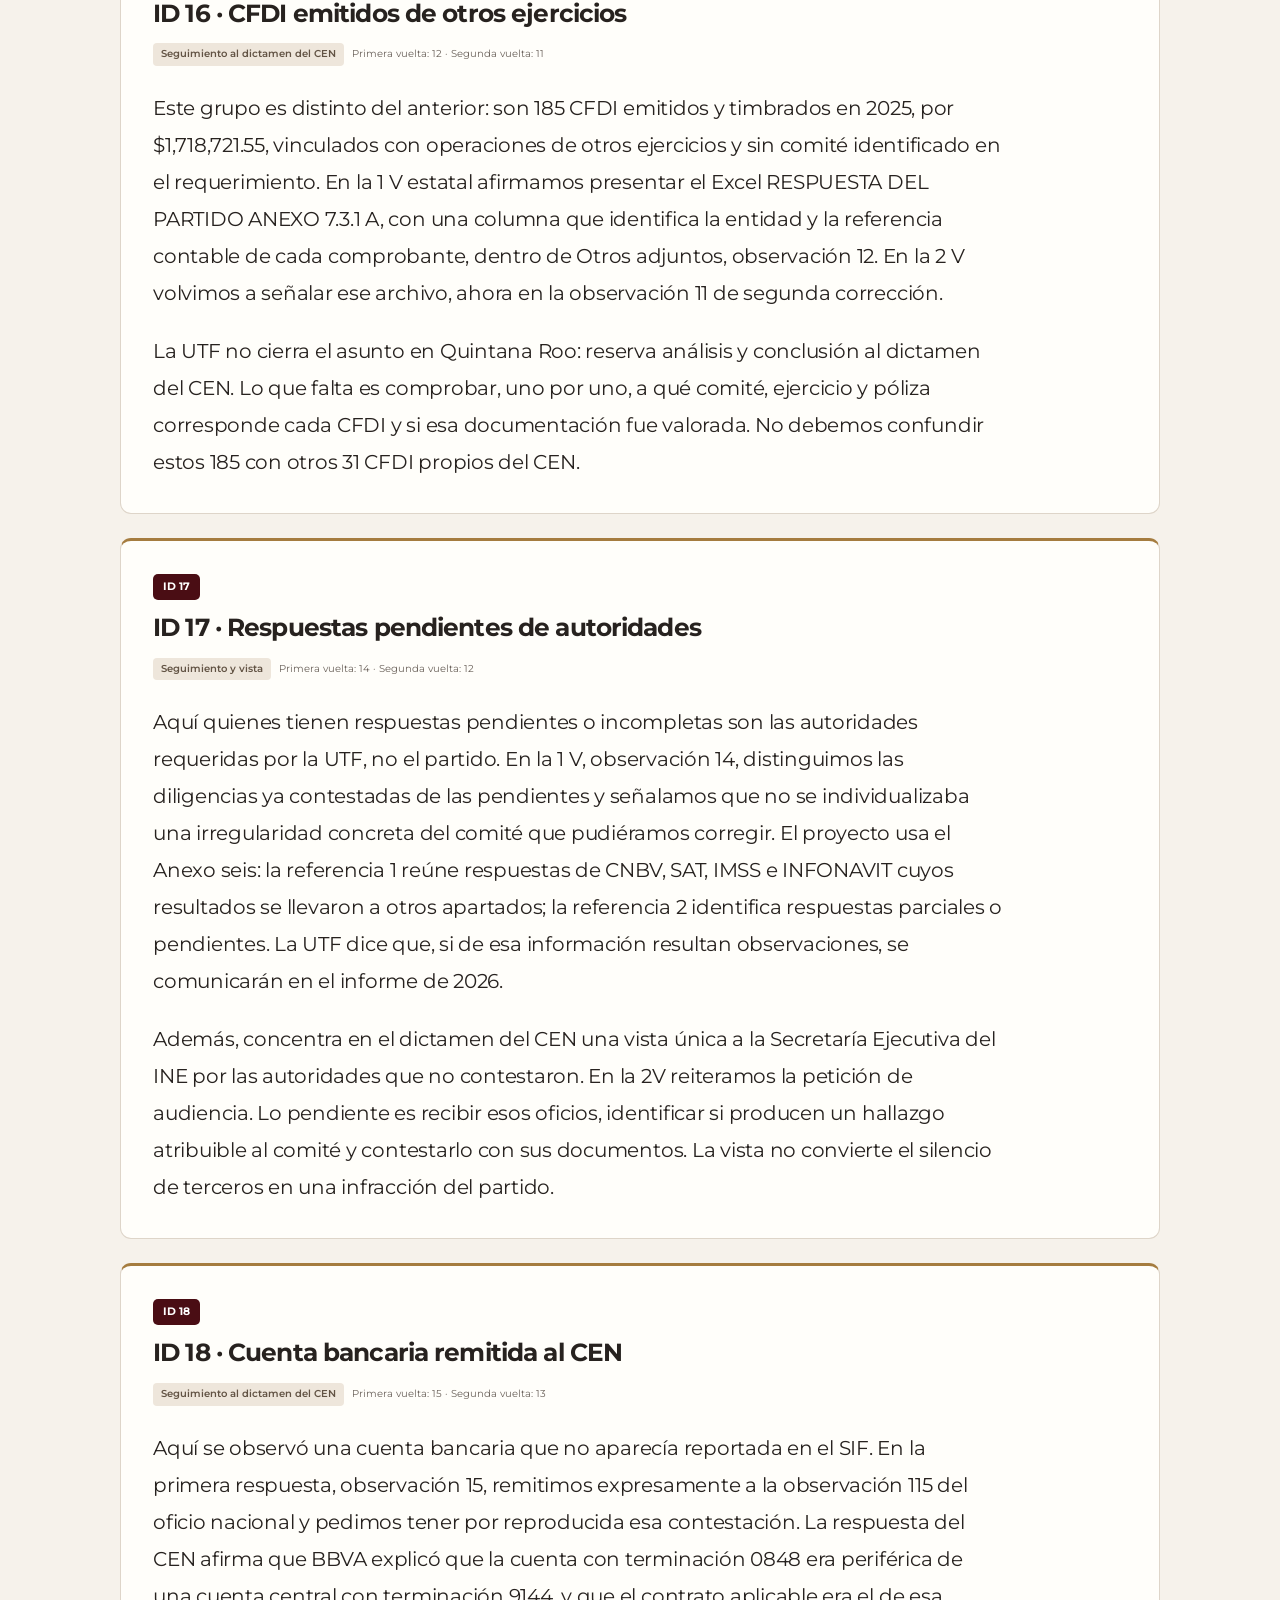
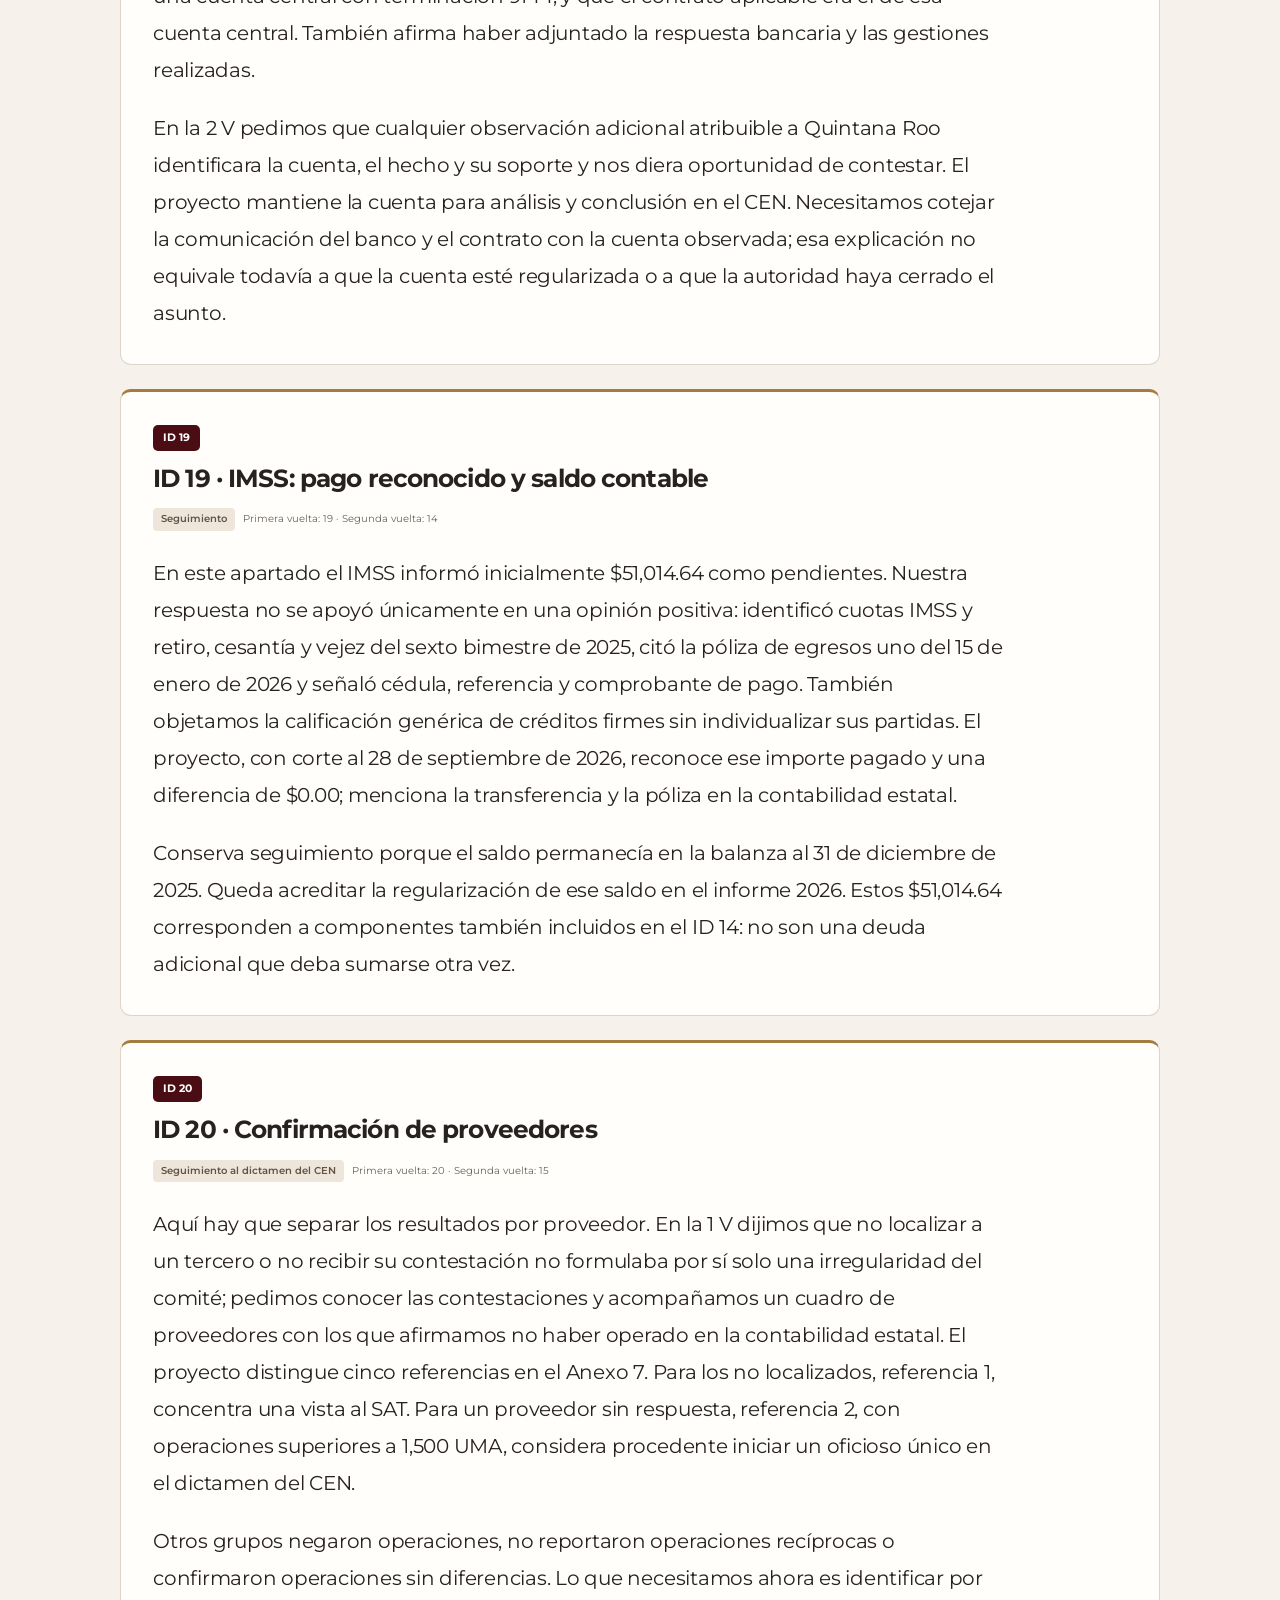
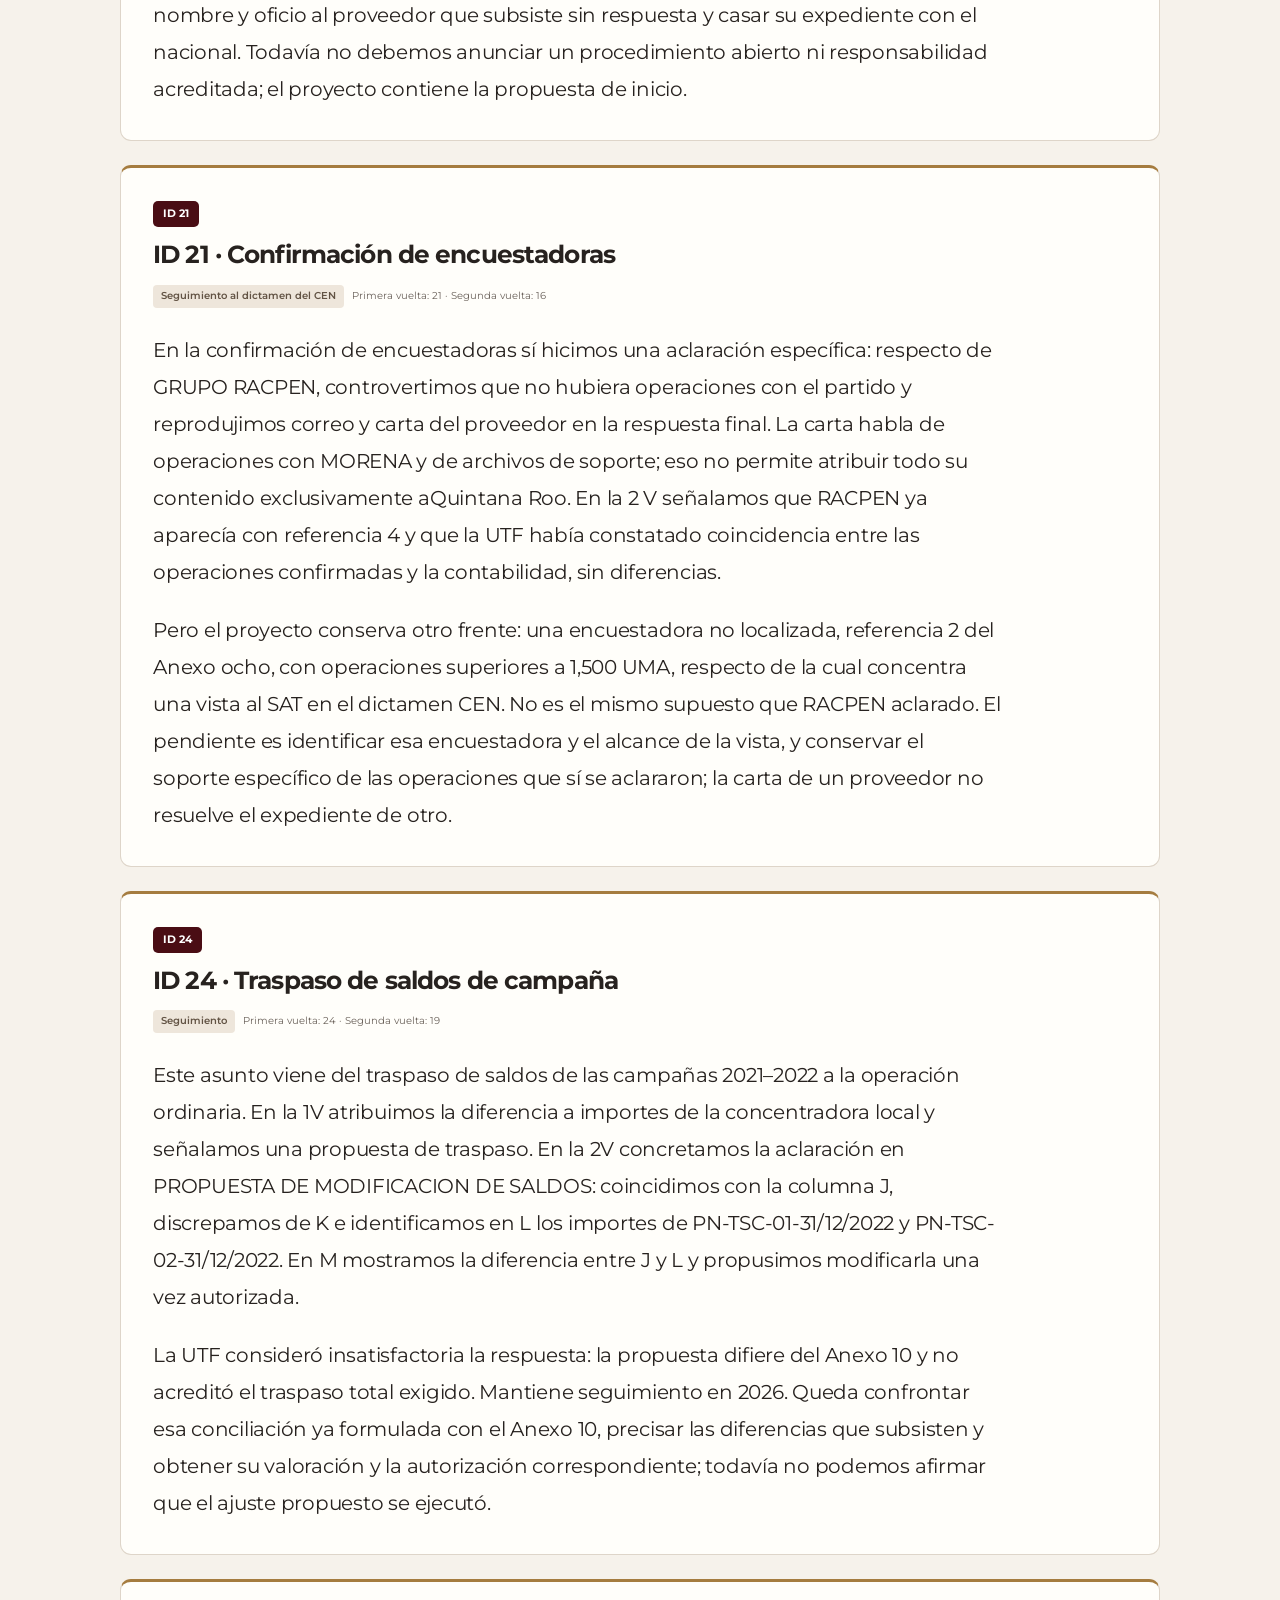
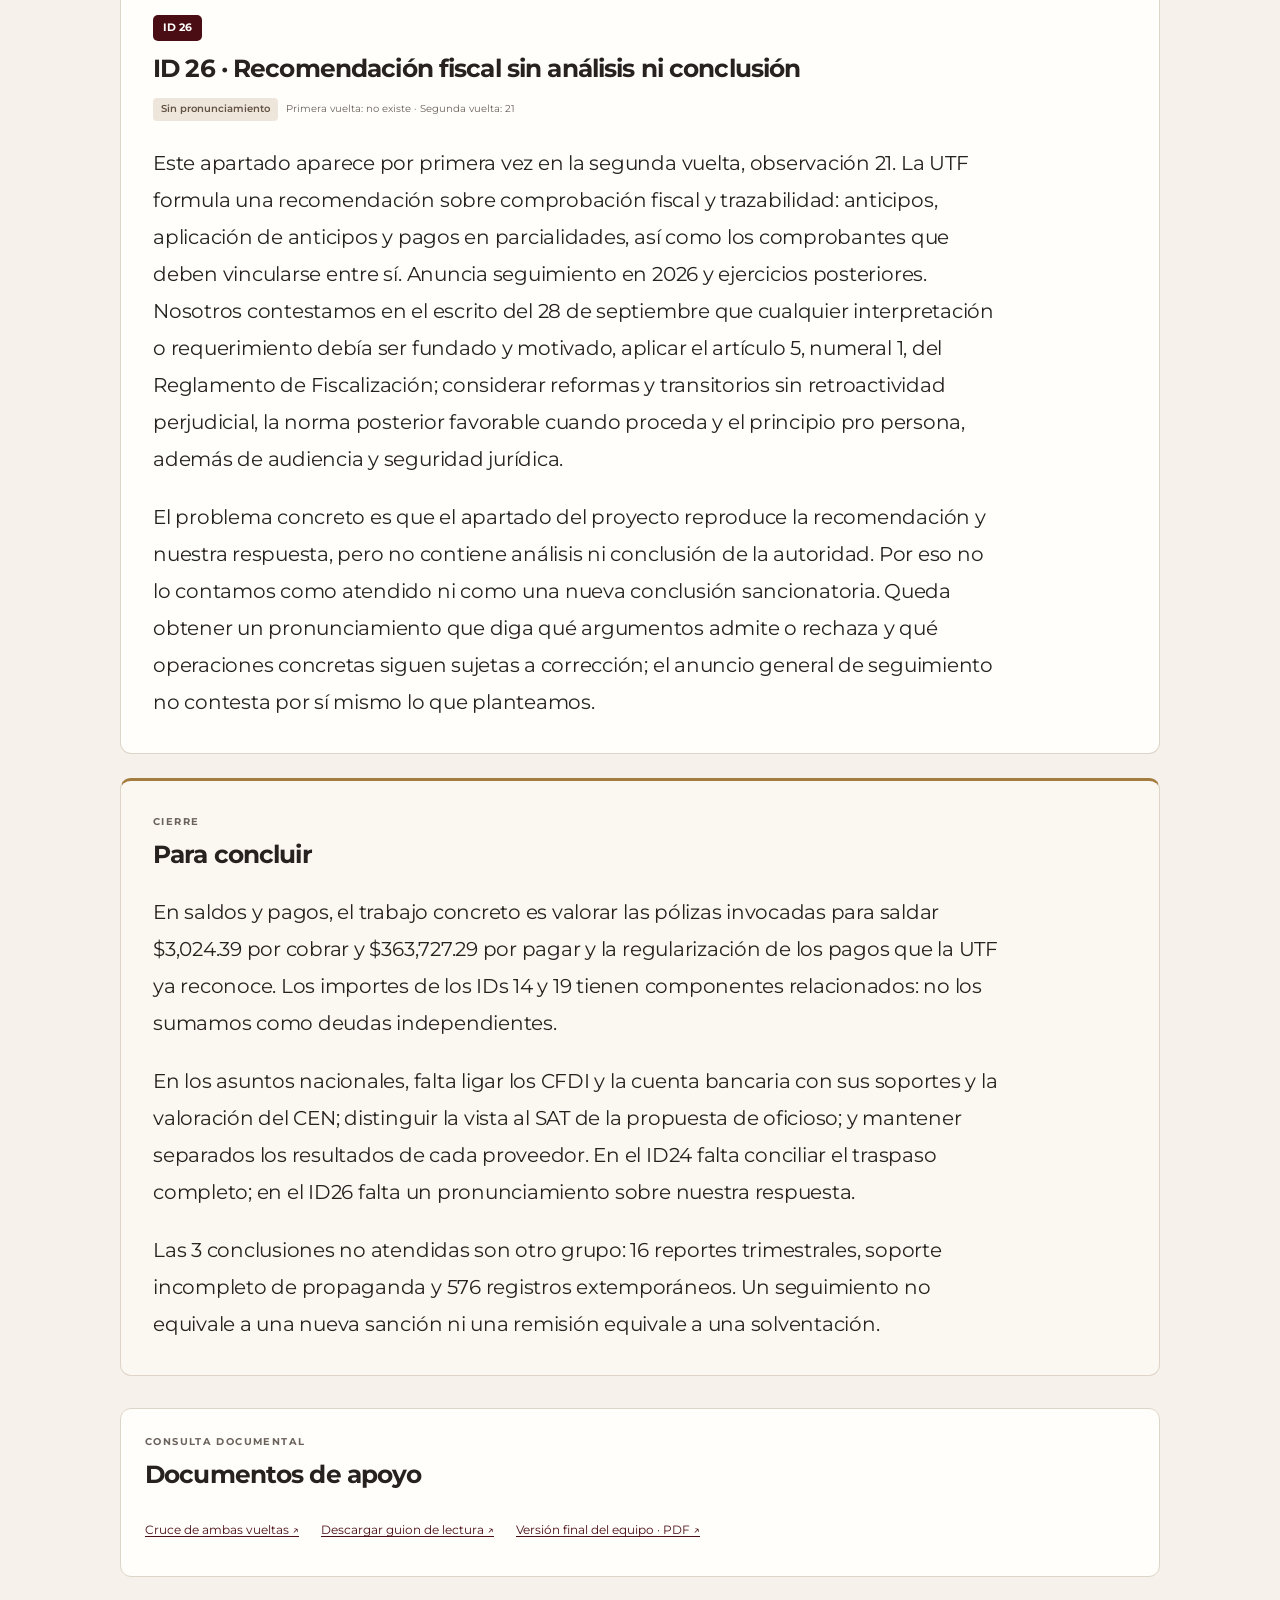
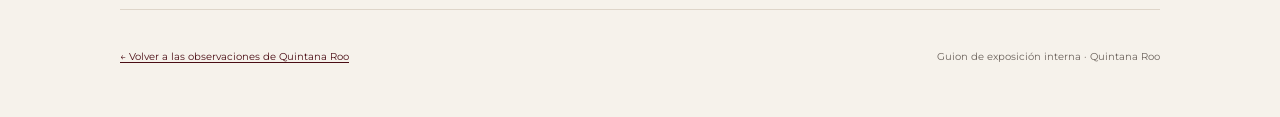
==== commit 400b293f: "Precisa los catorce casos y amplía las láminas de Quintana Roo" ====
--- a/quintana-roo/index.html
+++ b/quintana-roo/index.html
@@ -8,7 +8,7 @@
   <meta name="description" content="Guion de exposición de los seguimientos de Quintana Roo, con lectura continua y consulta de las fuentes.">
   <title>Quintana Roo · Guion de exposición</title>
   <link rel="stylesheet" href="qroo-guion.css">
-  <script src="guion-data.js" defer></script>
+  <script src="guion-data.js?v=69c9c5fe3c18" defer></script>
   <script src="qroo-guion.js" defer></script>
 </head>
 <body class="reading-only">
@@ -22,7 +22,7 @@
       <p class="eyebrow">Quintana Roo · Exposición interna</p>
       <h1 id="pageTitle">Guion de exposición</h1>
       <div class="hero-meta"><span>Lectura continua</span><span id="cutoff" hidden></span><span id="sectionCount" hidden></span><span id="readingTime" hidden></span></div>
-      <div class="quick-links"><a href="qroo-laminas.html">Láminas →</a><a href="QROO_No_atendidas_y_seguimientos.pdf" download="QROO_No_atendidas_y_seguimientos.pdf">Descargar PDF ↓</a></div>
+      <div class="quick-links"><a href="qroo-laminas.html">Láminas →</a><a href="QROO_No_atendidas_y_seguimientos.pdf?v=76d052ed6c0a" download="QROO_No_atendidas_y_seguimientos.pdf">Descargar PDF ↓</a></div>
     </div>
   </header>
 
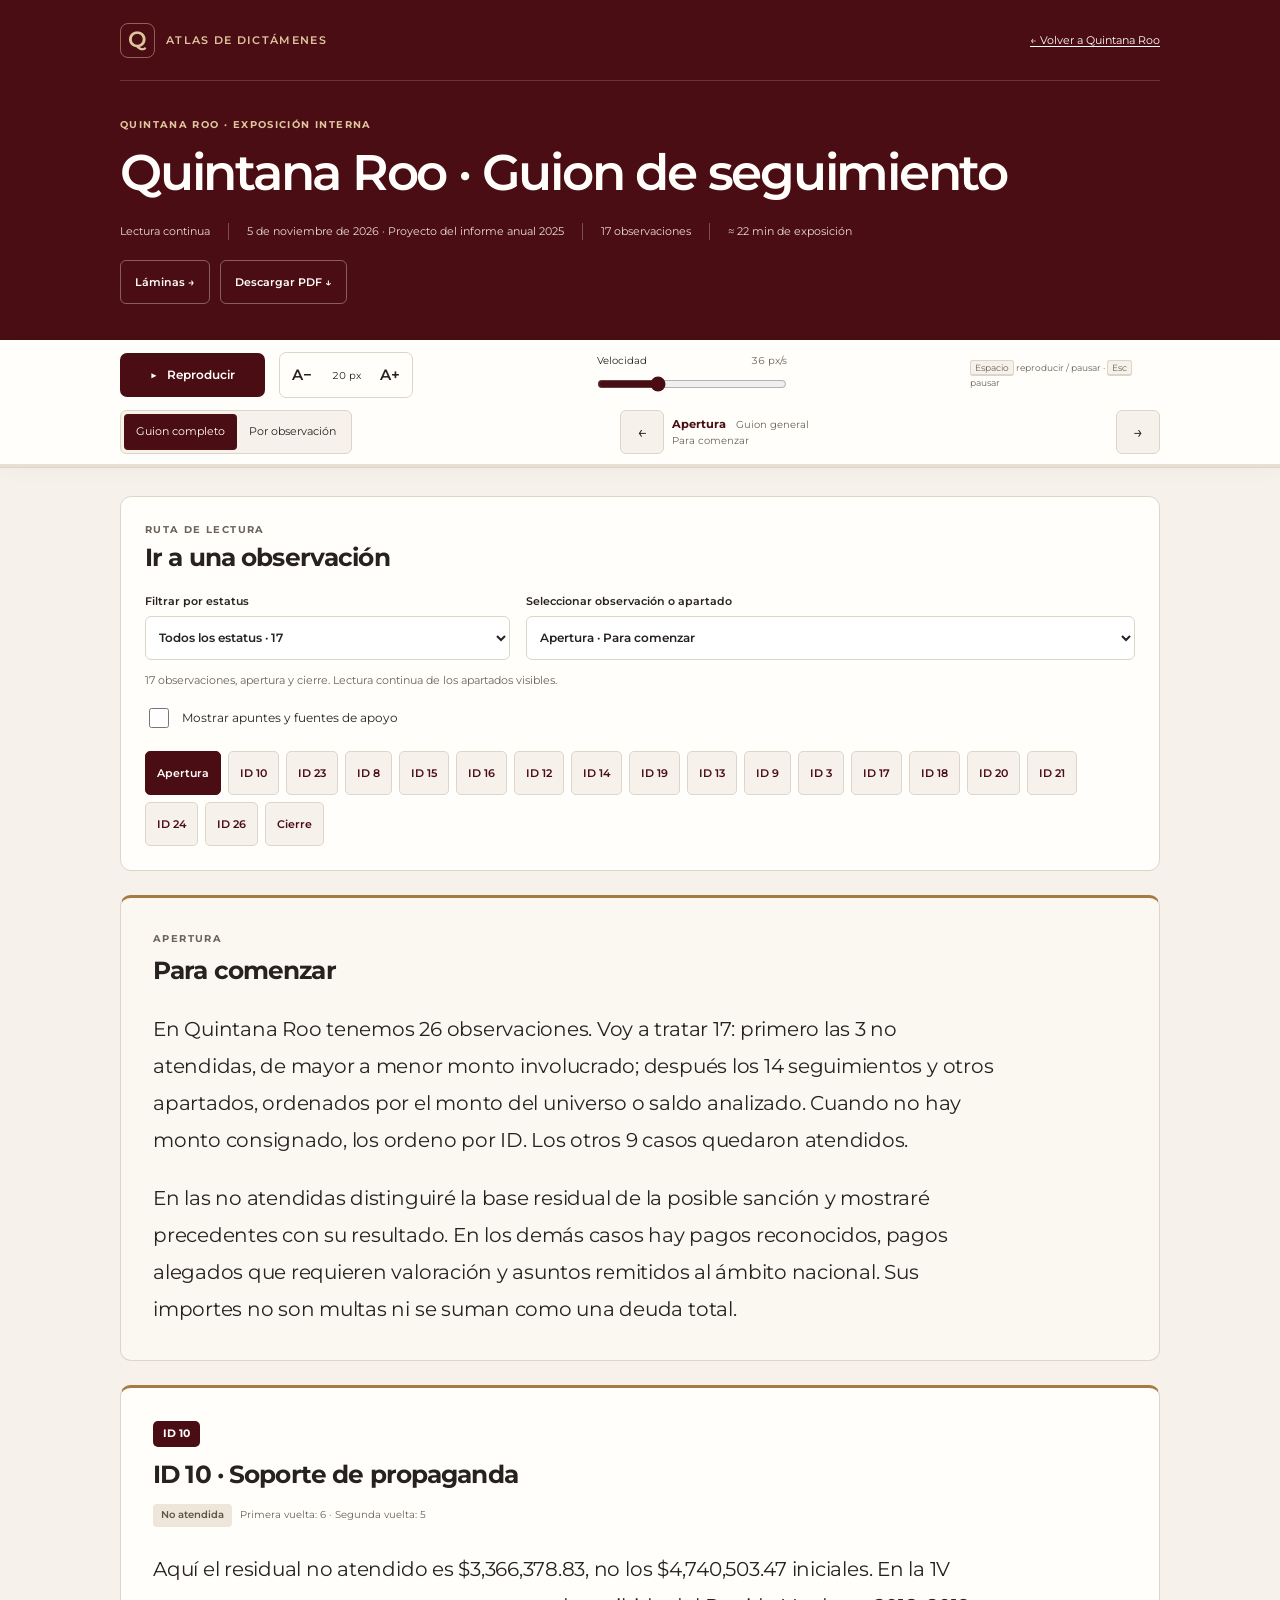
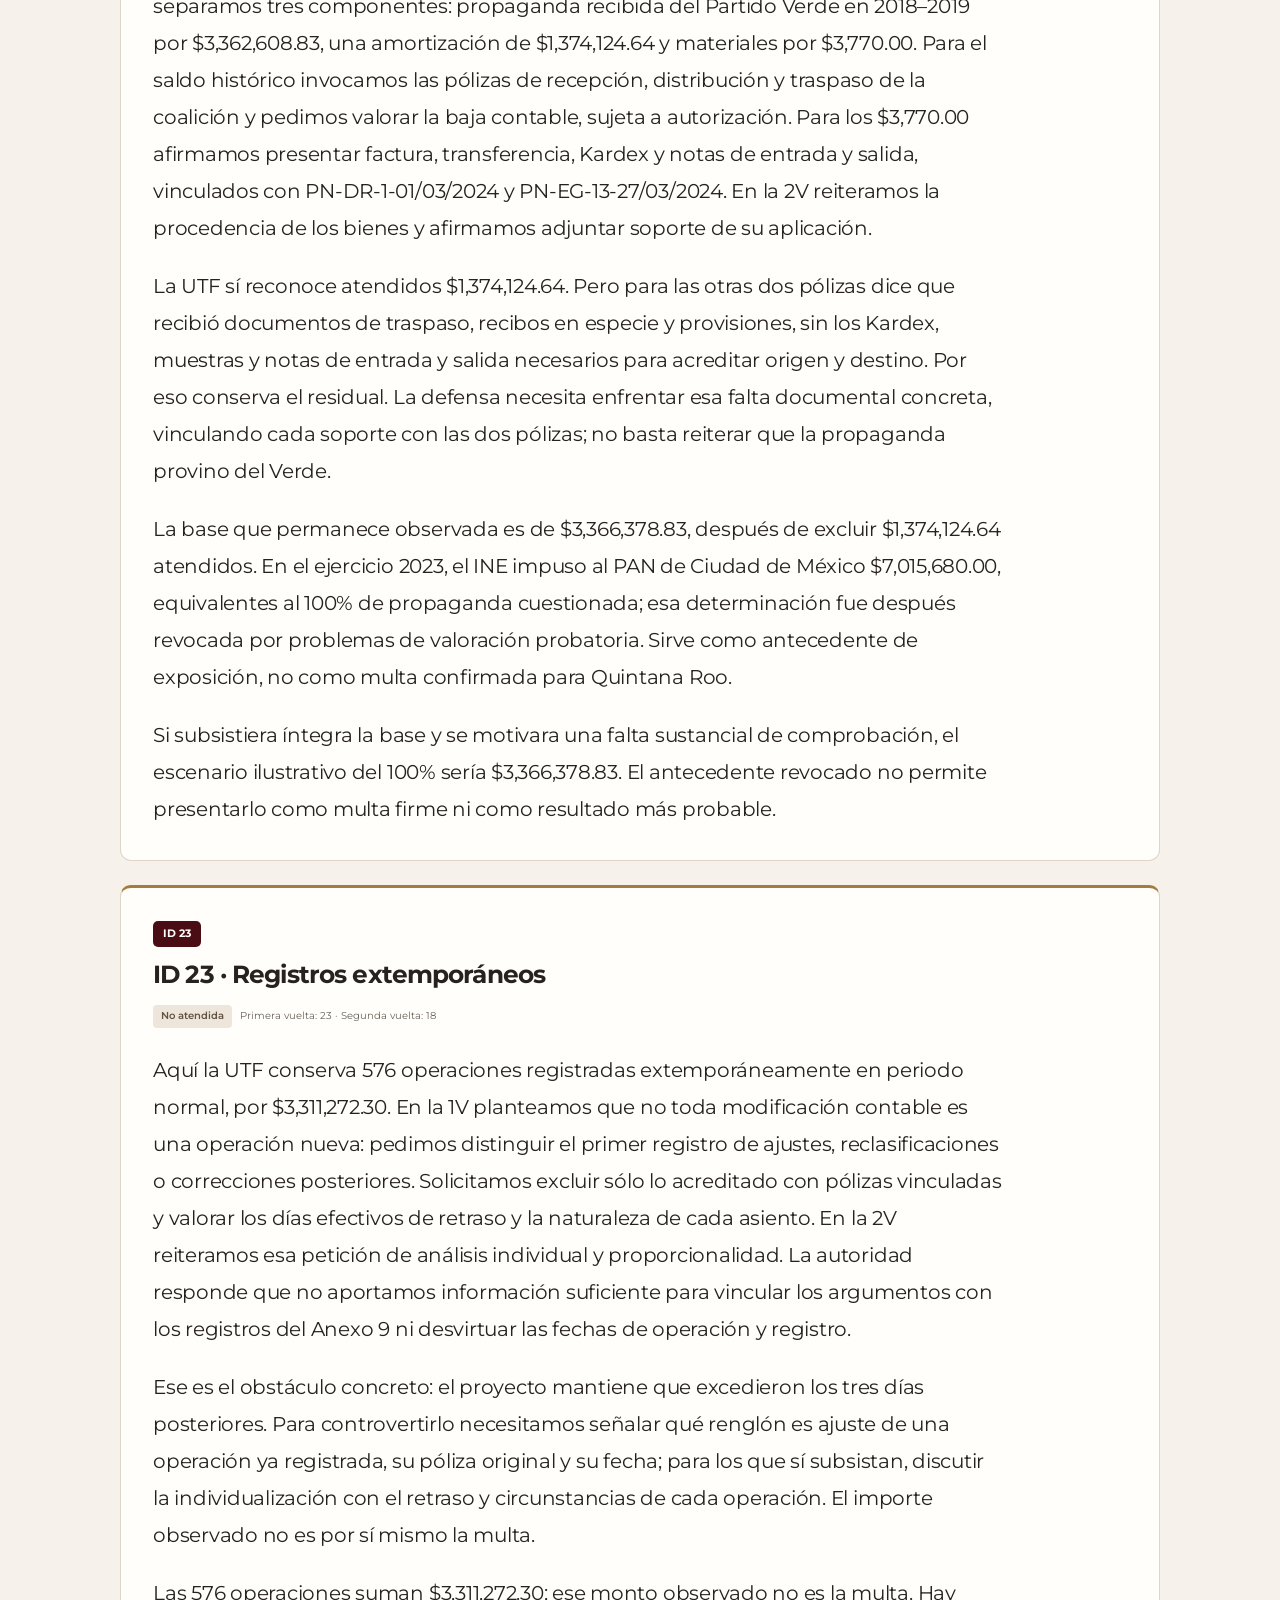
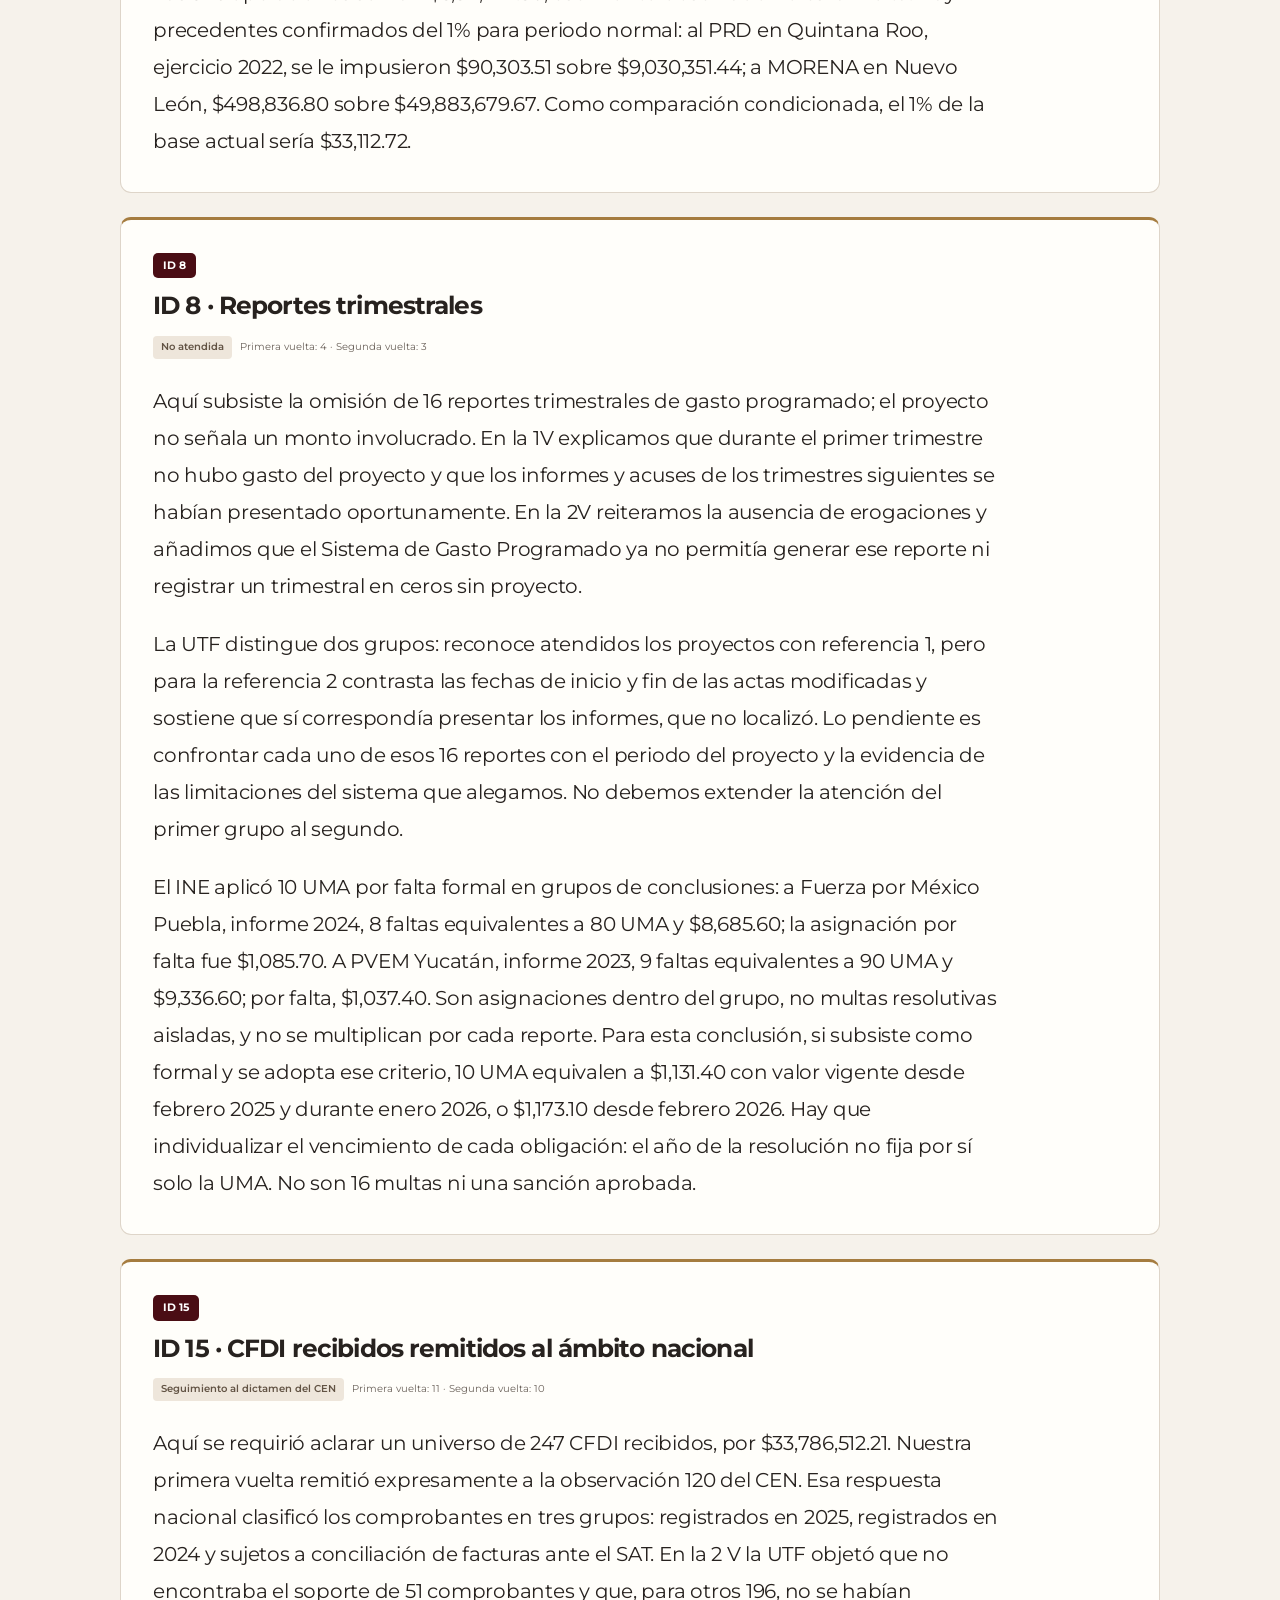
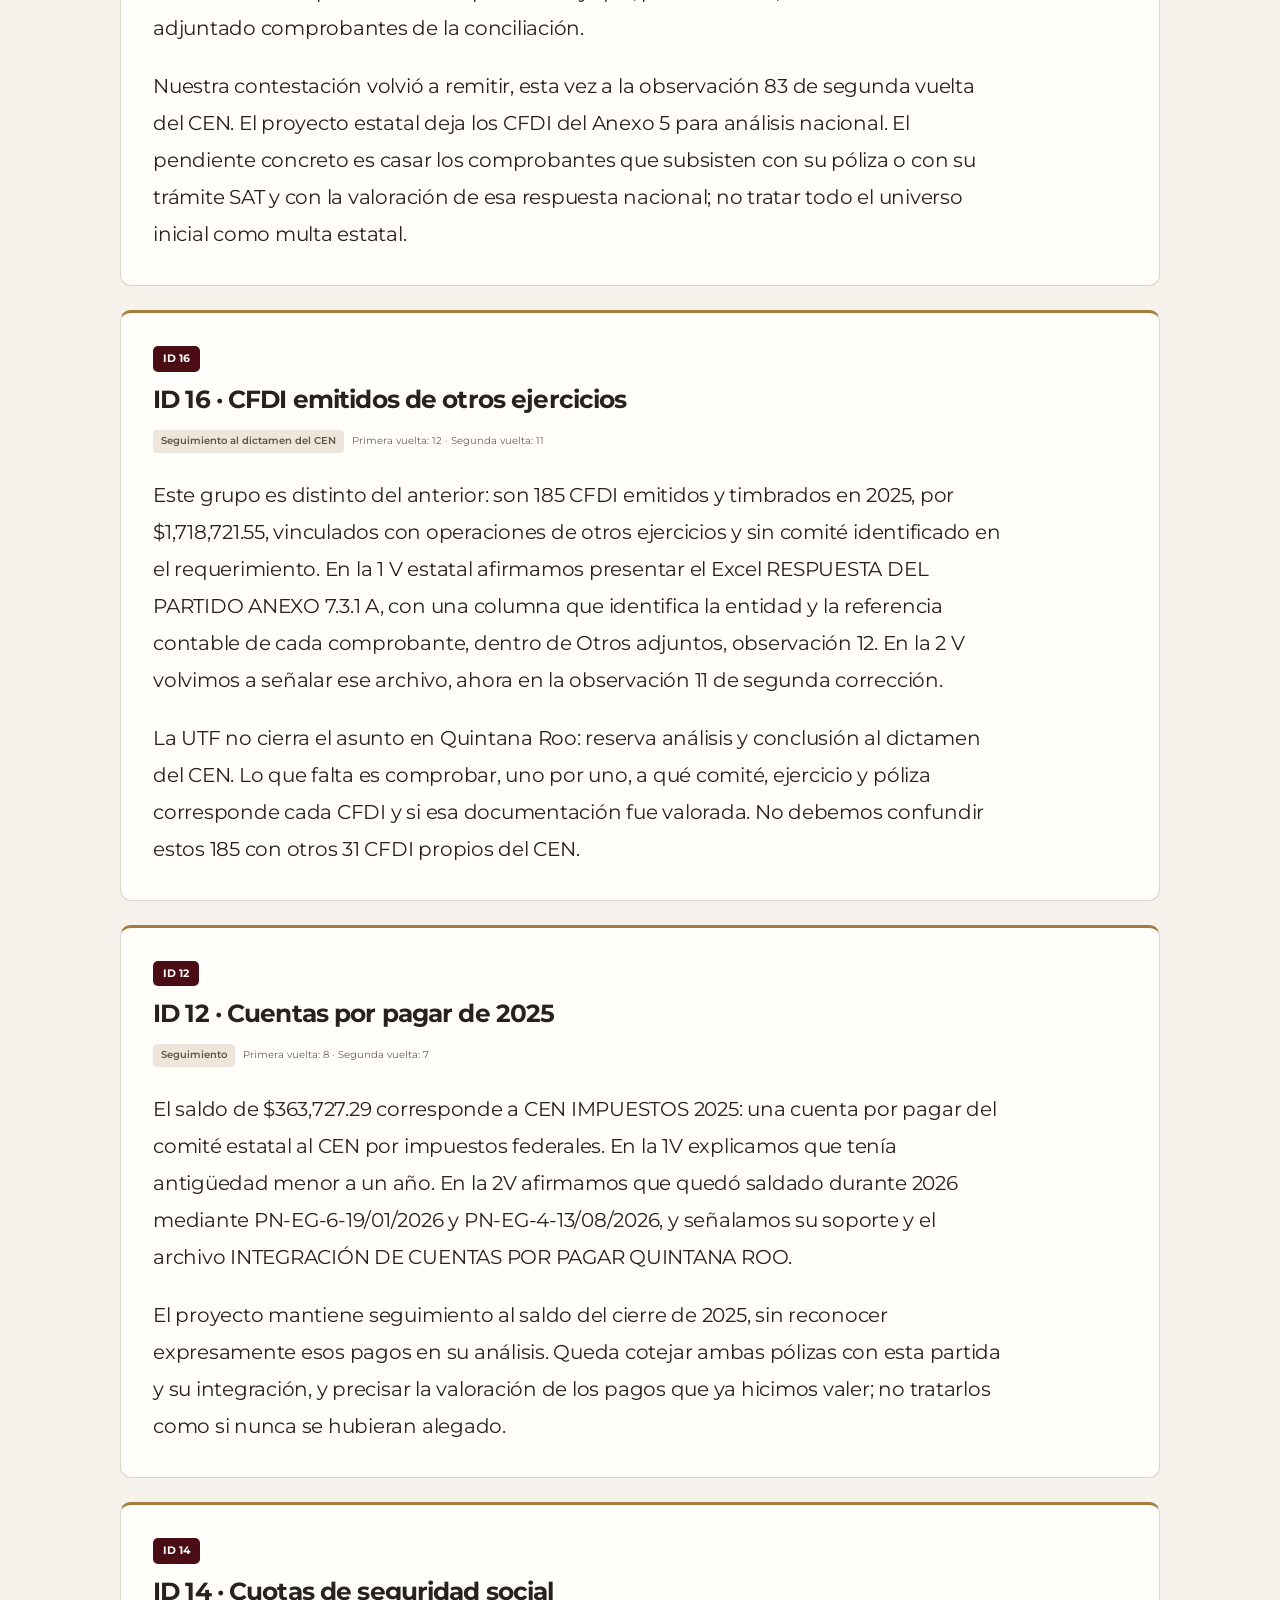
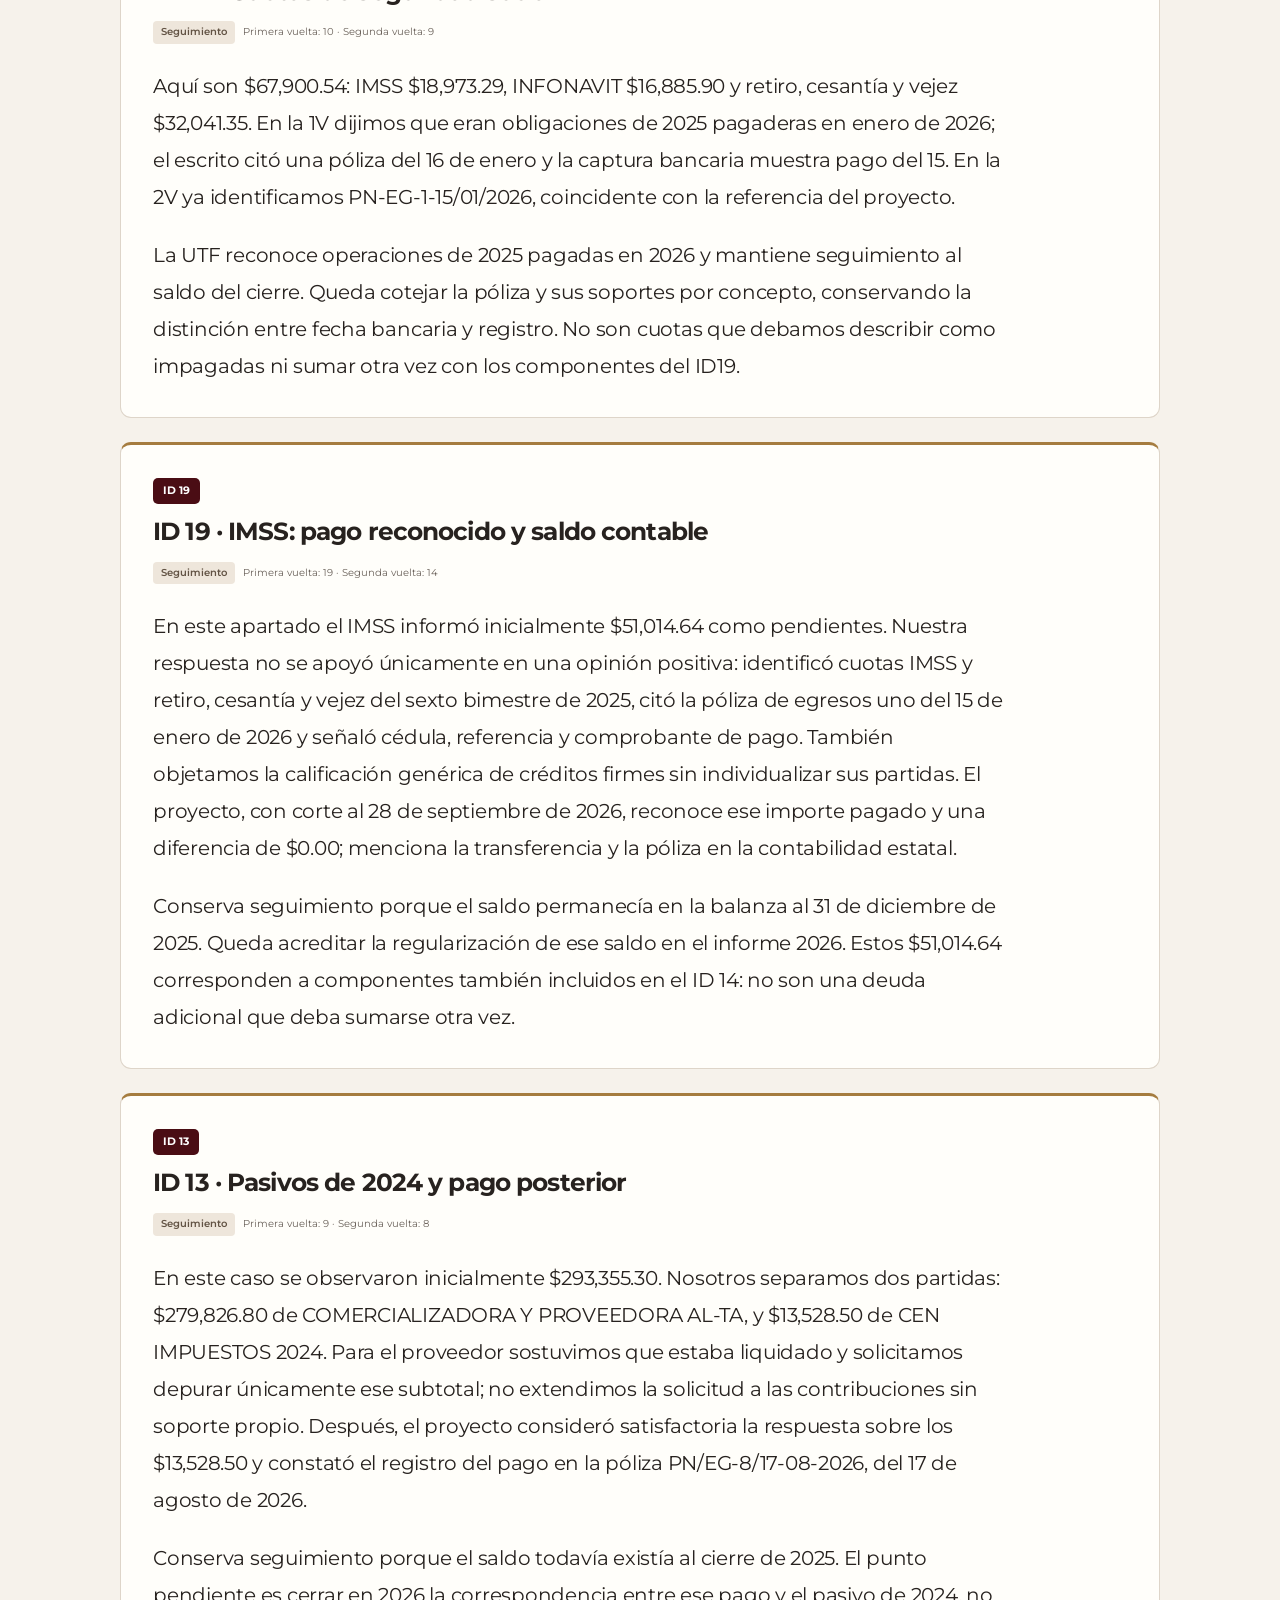
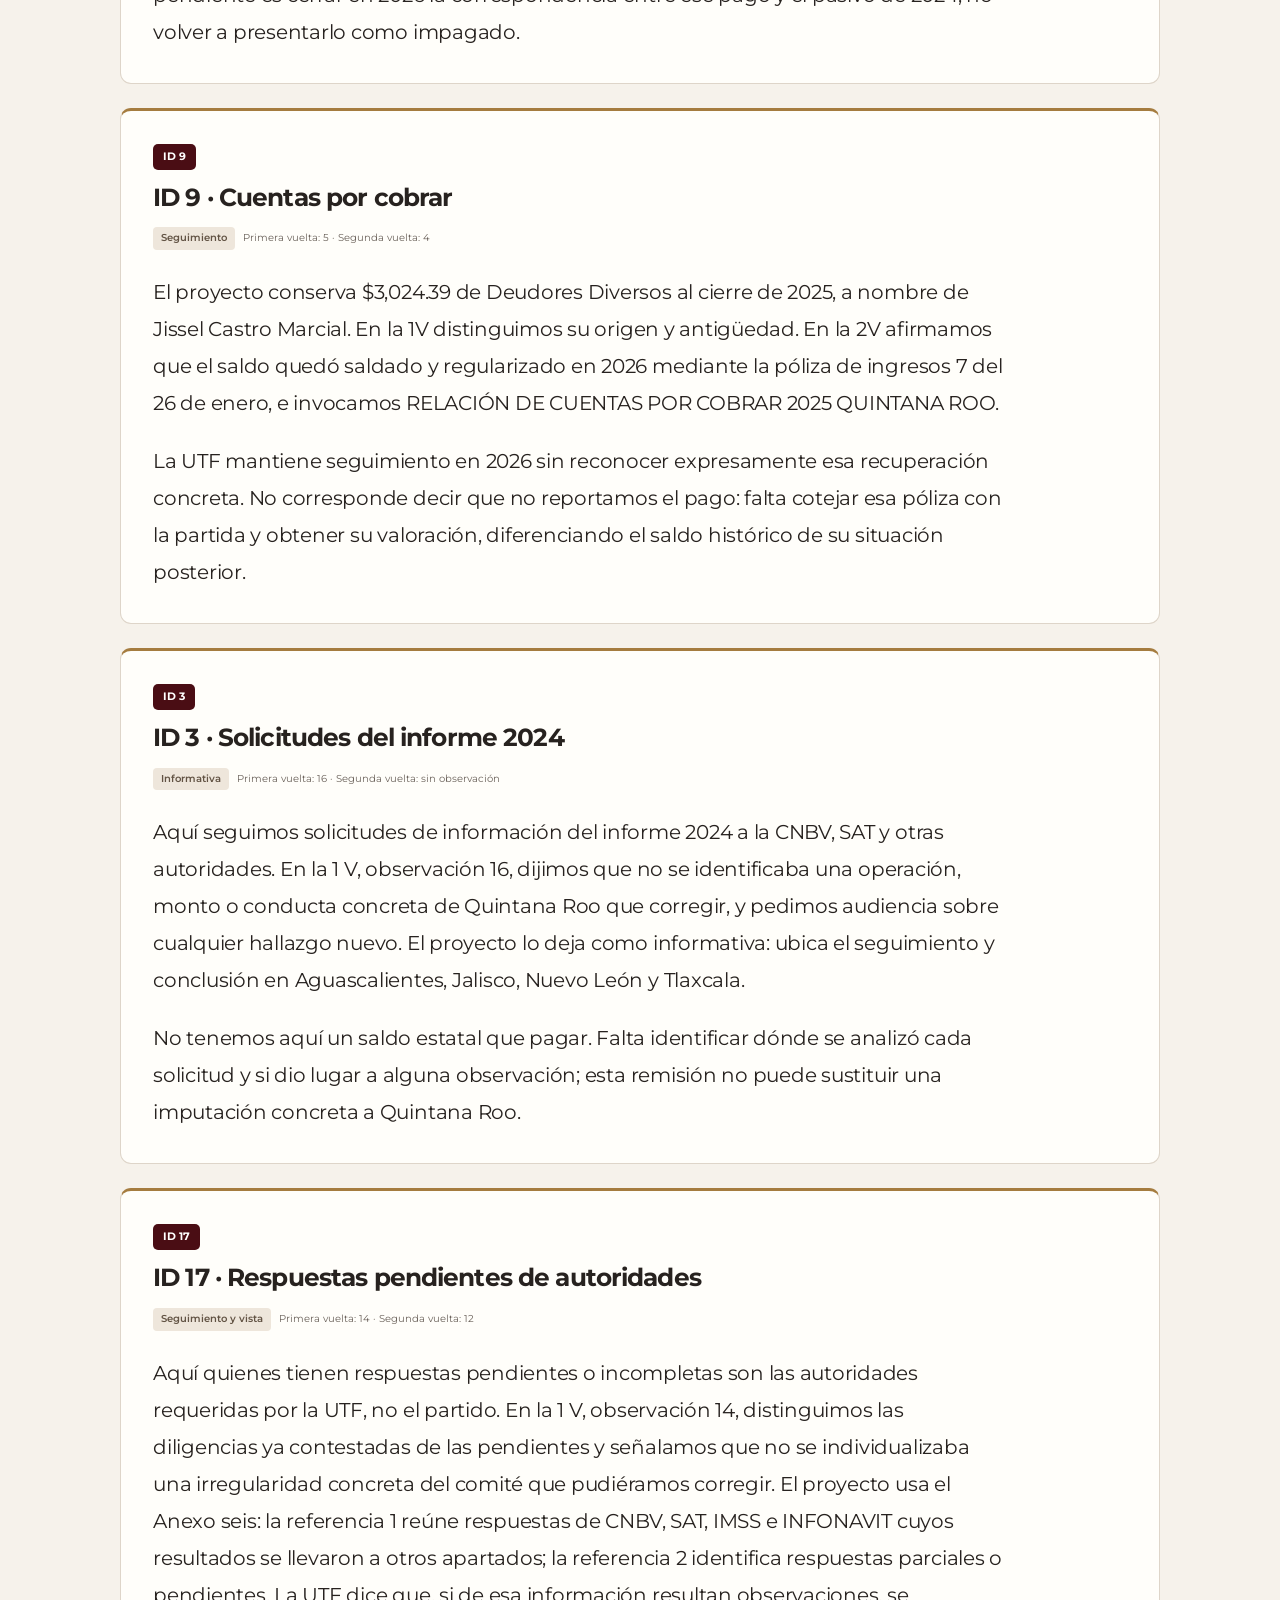
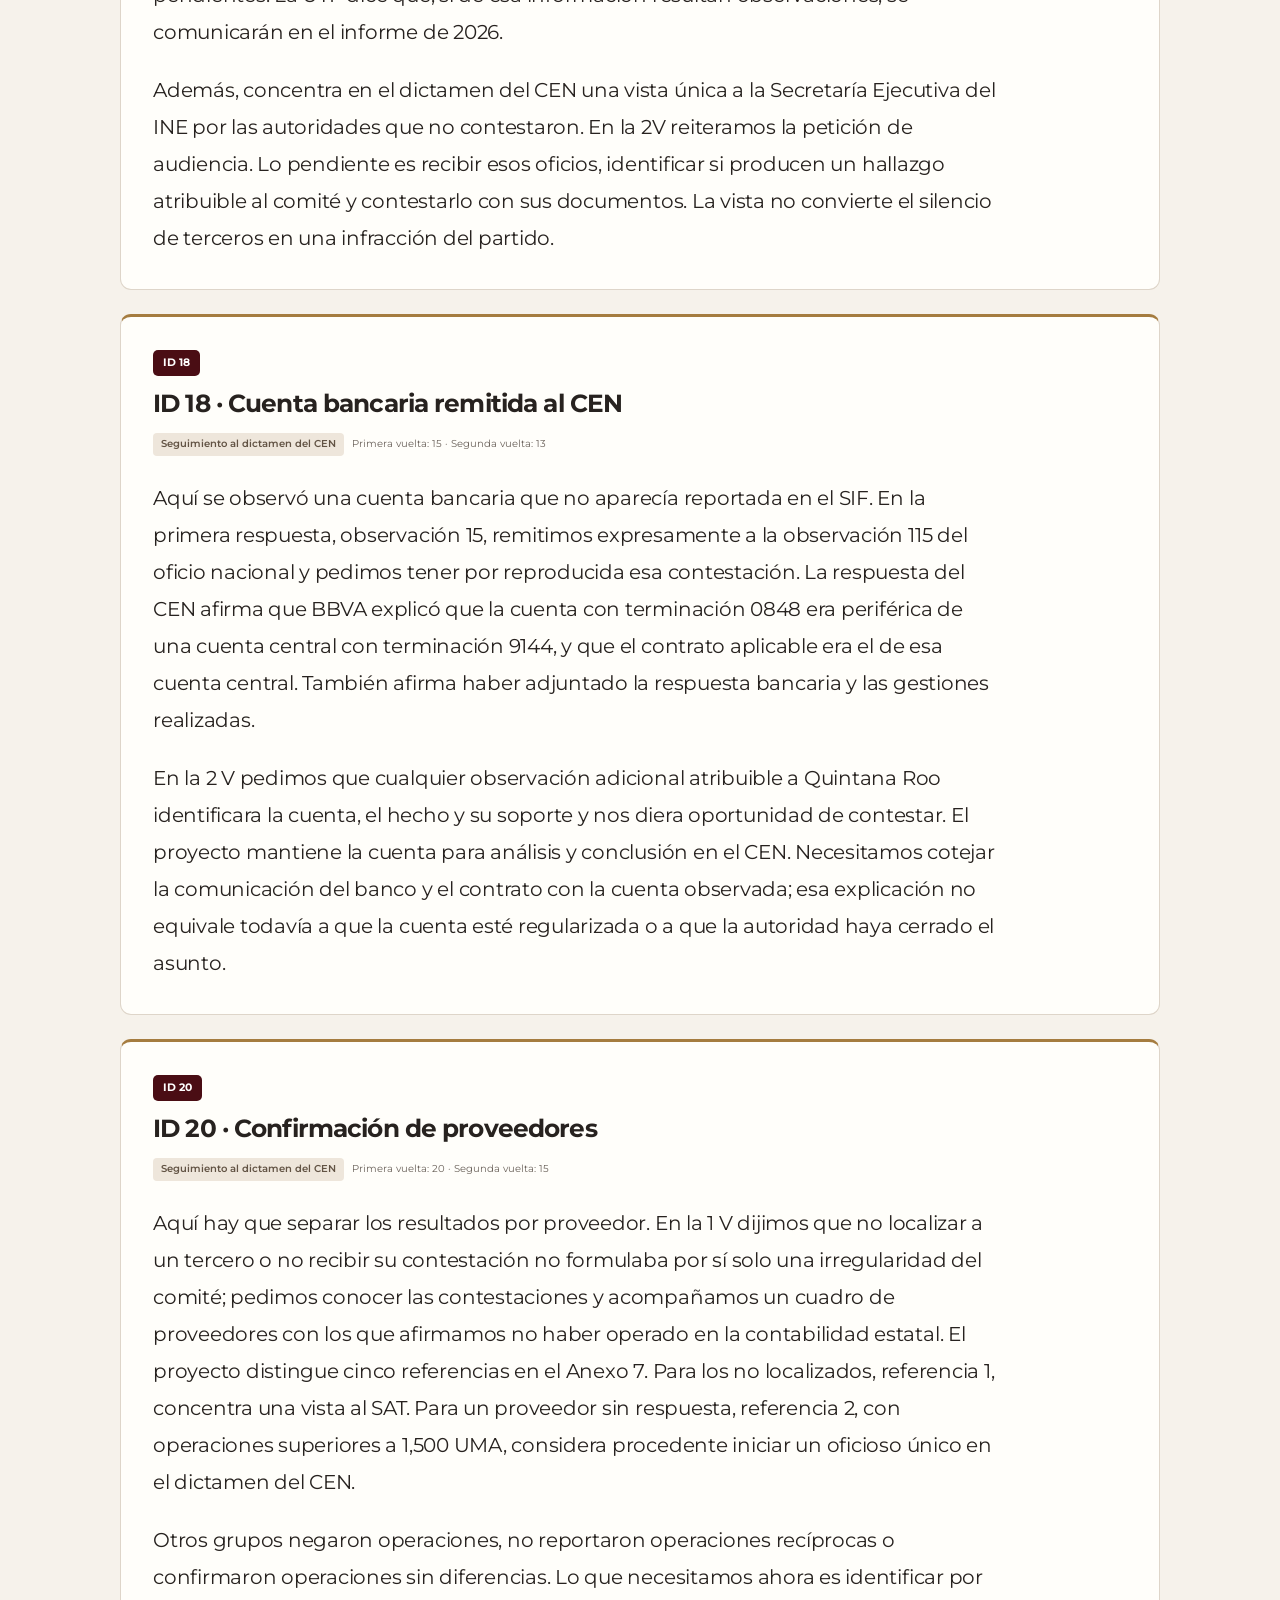
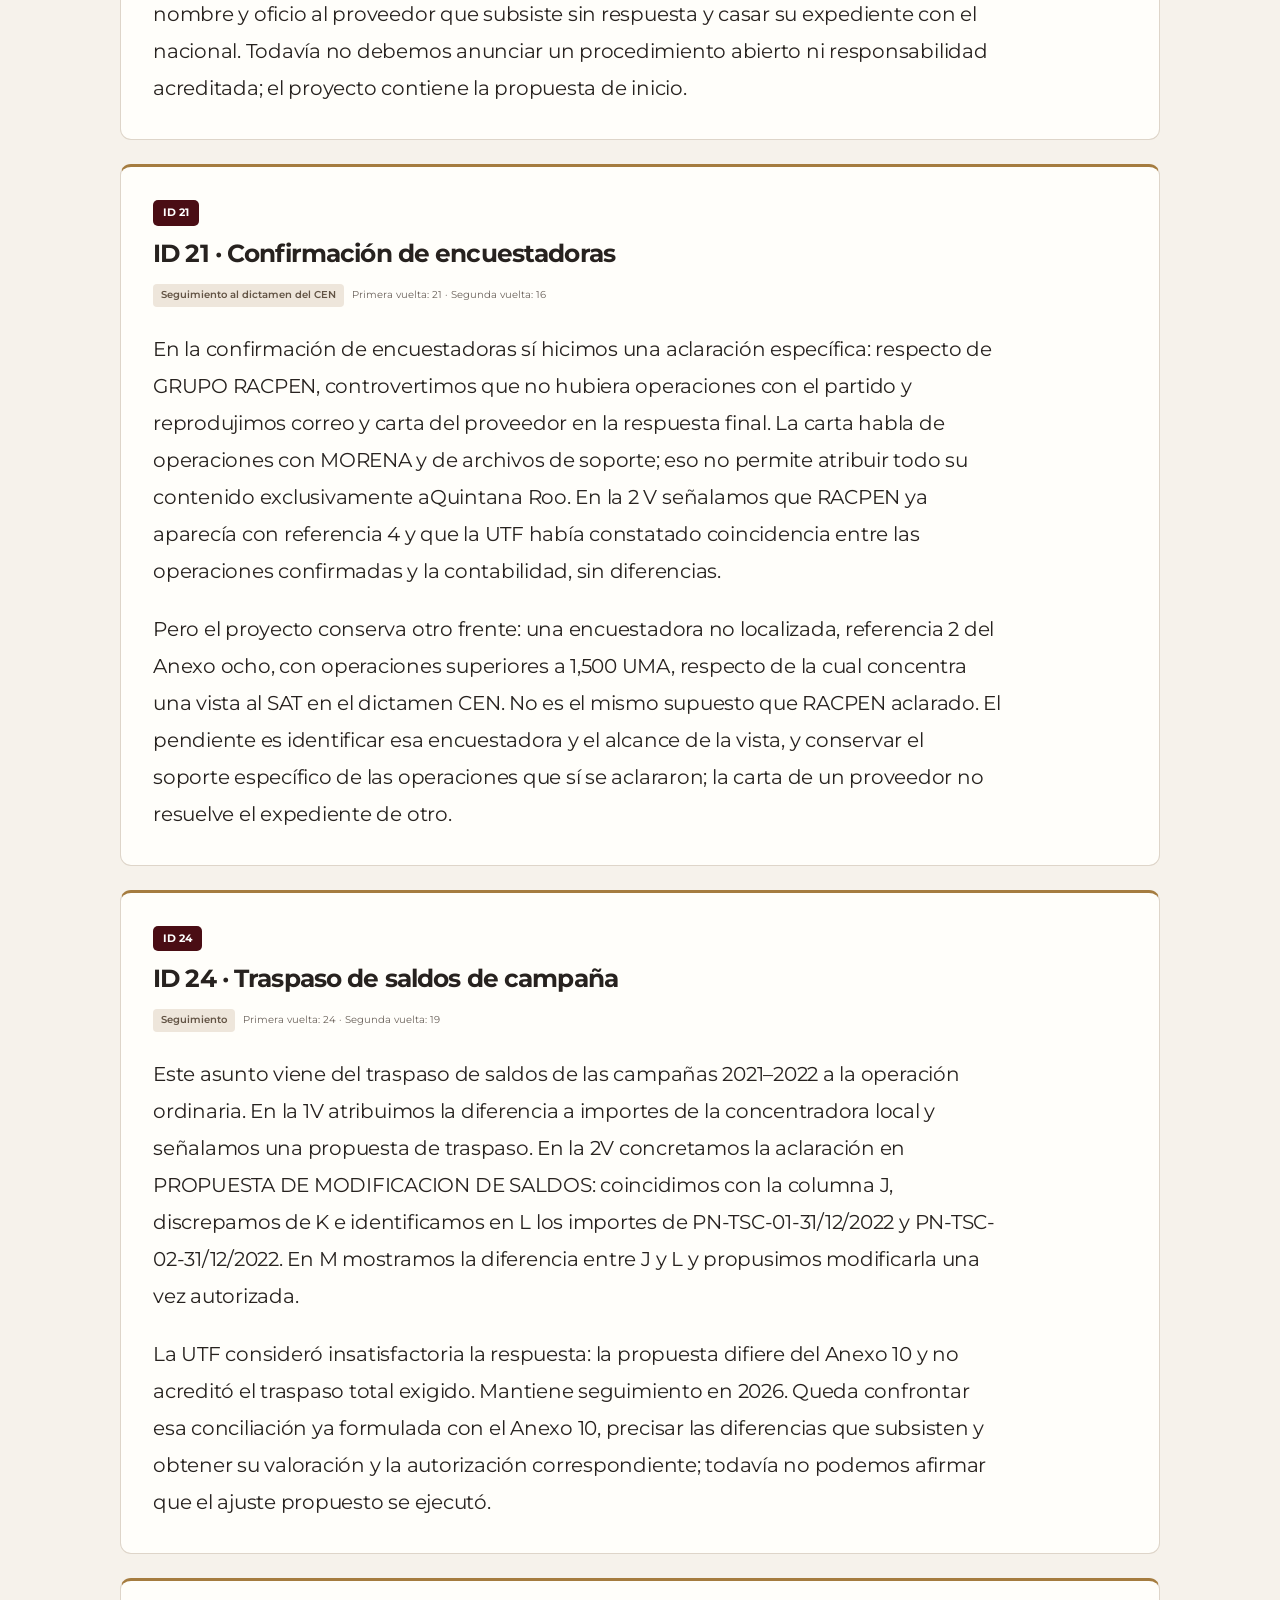
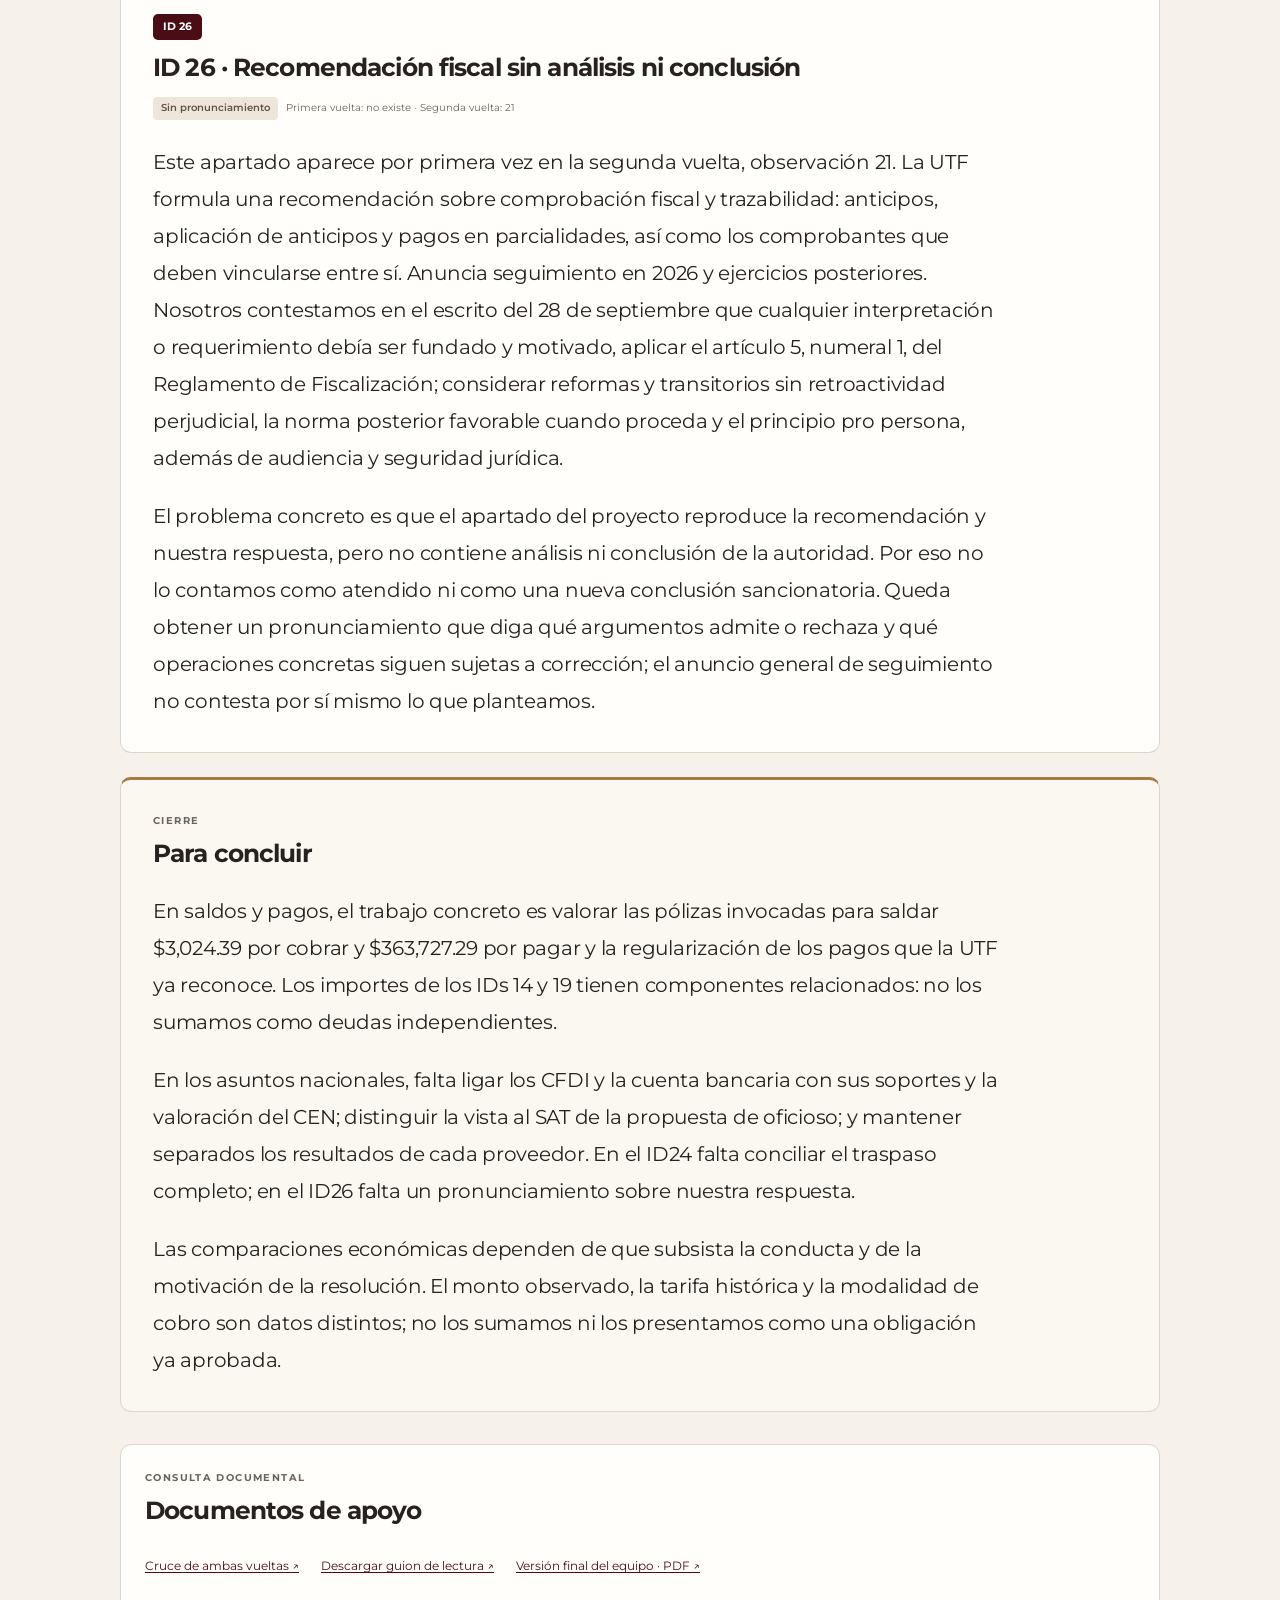
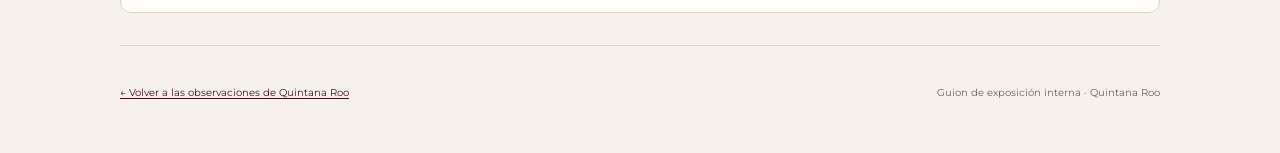
==== commit 574eba53: "Incorpora tres conclusiones no atendidas al guion de Quintana Roo" ====
--- a/quintana-roo/index.html
+++ b/quintana-roo/index.html
@@ -8,7 +8,7 @@
   <meta name="description" content="Guion de exposición de los seguimientos de Quintana Roo, con lectura continua y consulta de las fuentes.">
   <title>Quintana Roo · Guion de exposición</title>
   <link rel="stylesheet" href="qroo-guion.css">
-  <script src="guion-data.js?v=69c9c5fe3c18" defer></script>
+  <script src="guion-data.js?v=6e7327fe4856" defer></script>
   <script src="qroo-guion.js" defer></script>
 </head>
 <body class="reading-only">
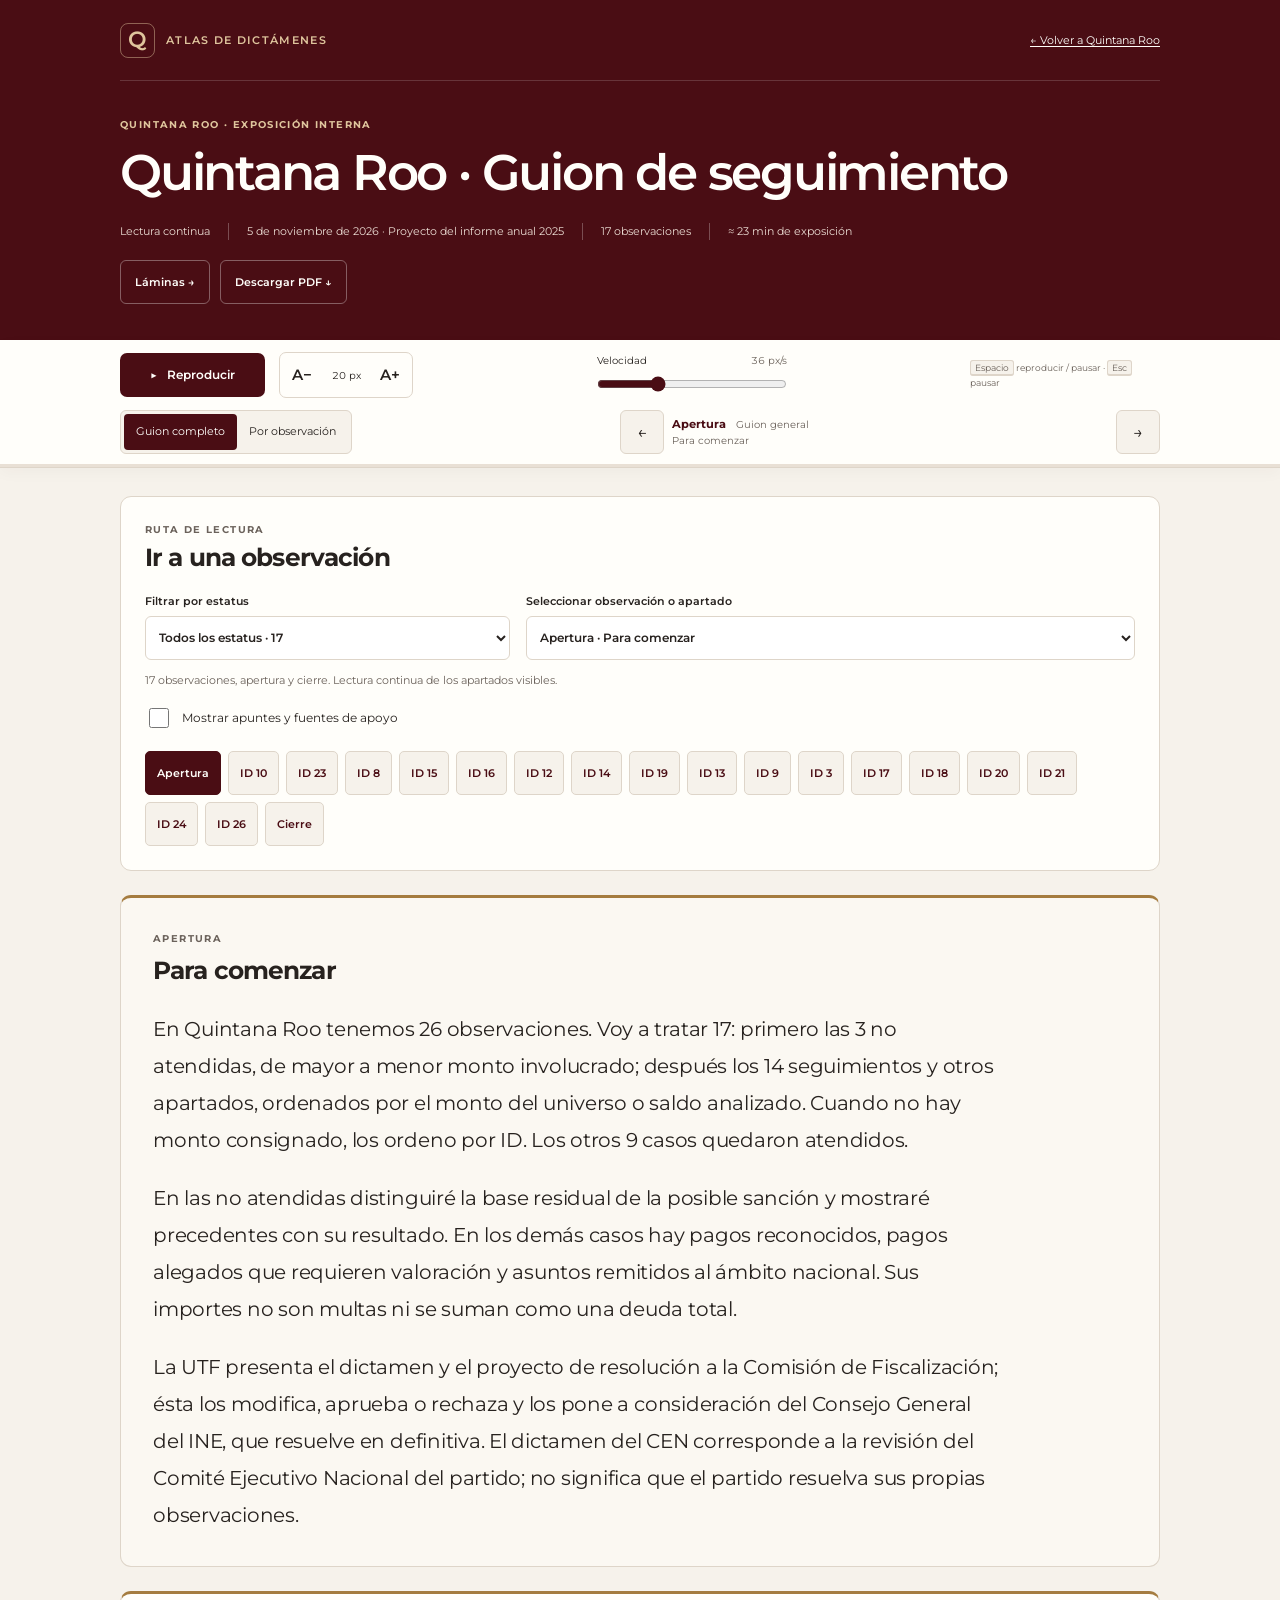
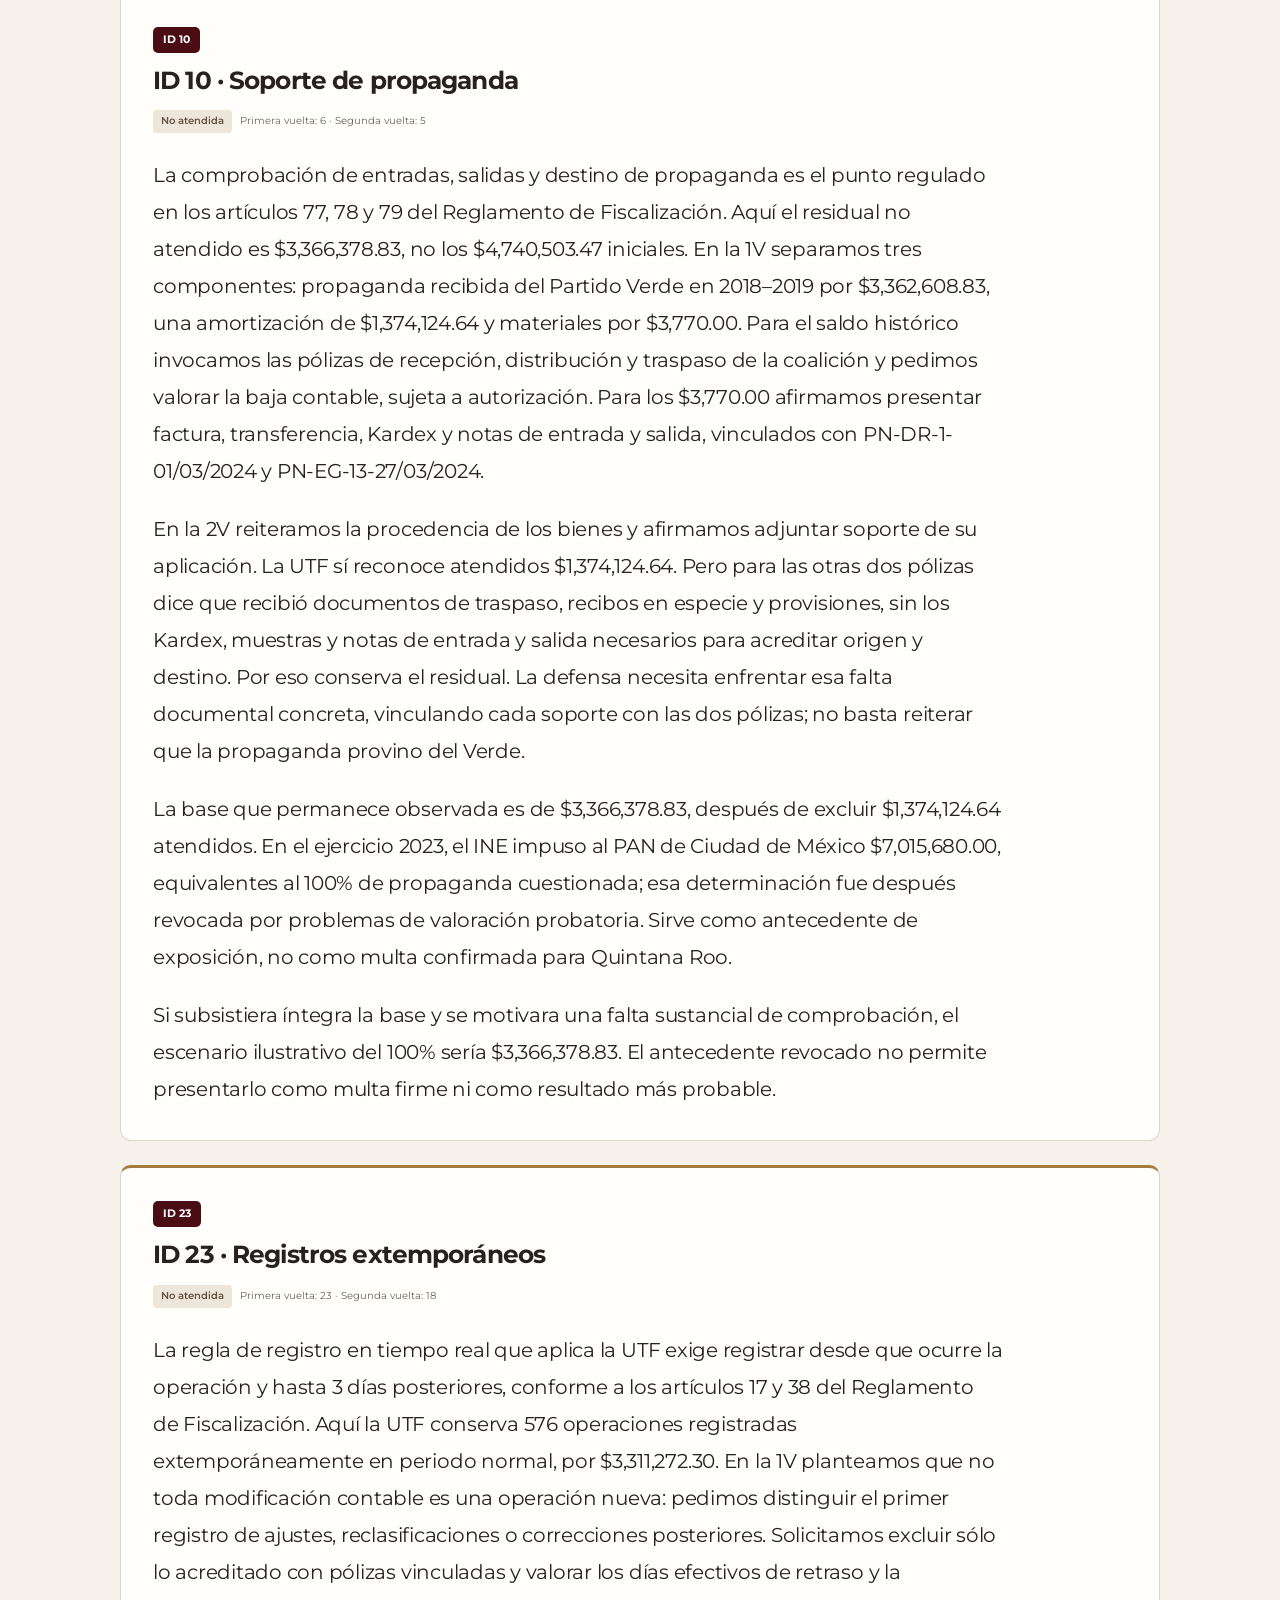
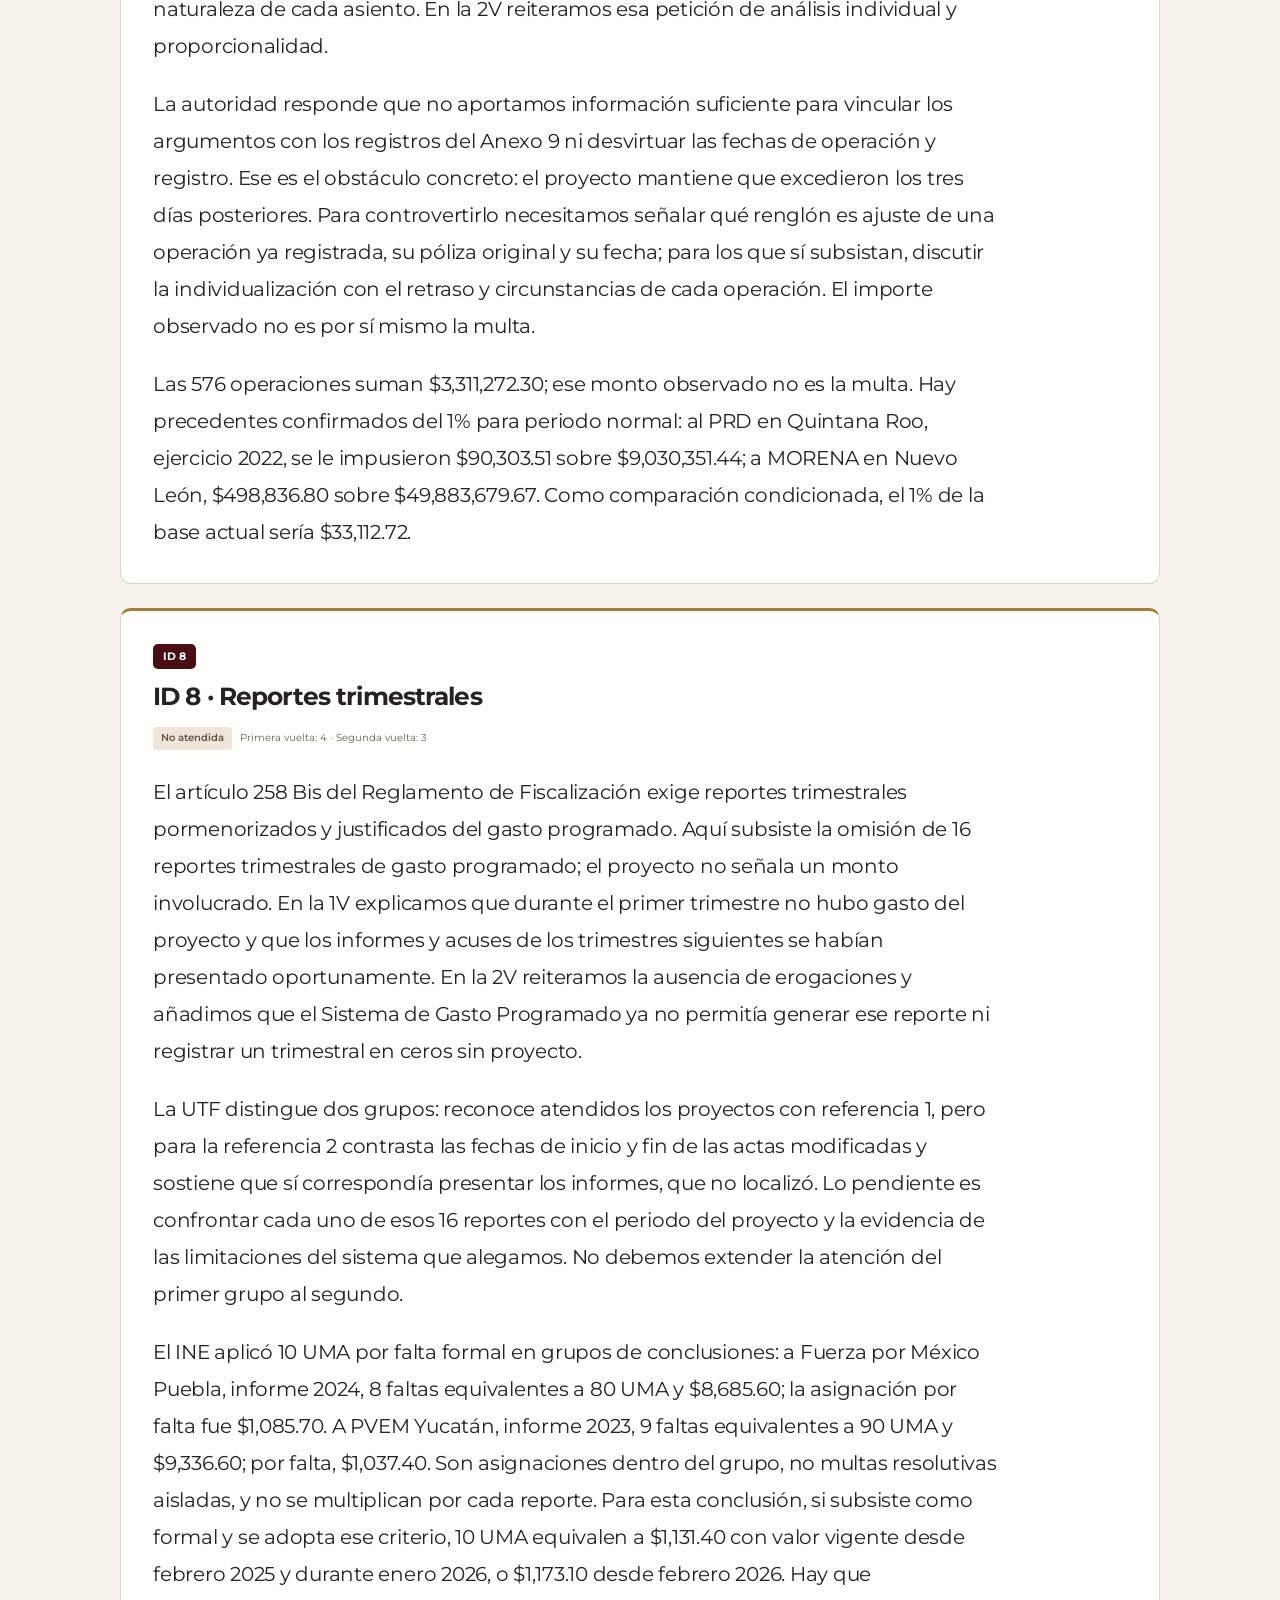
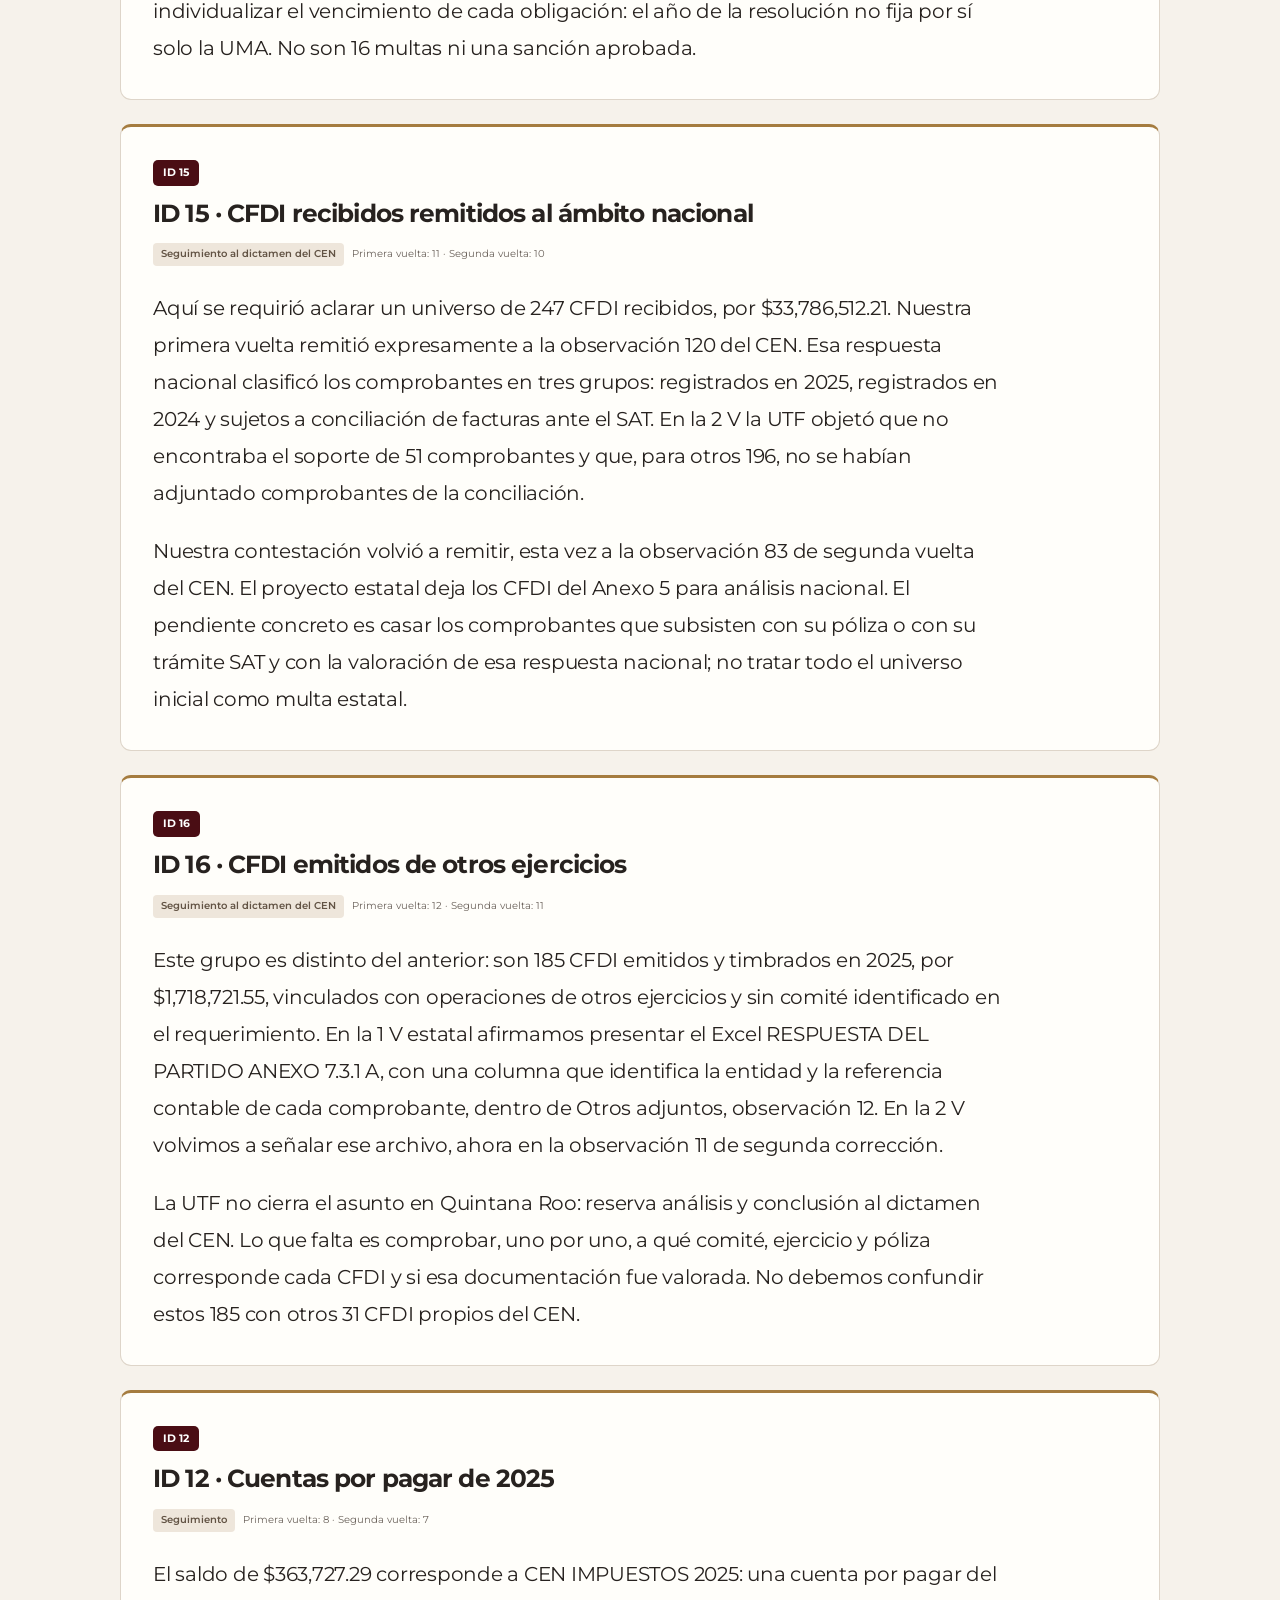
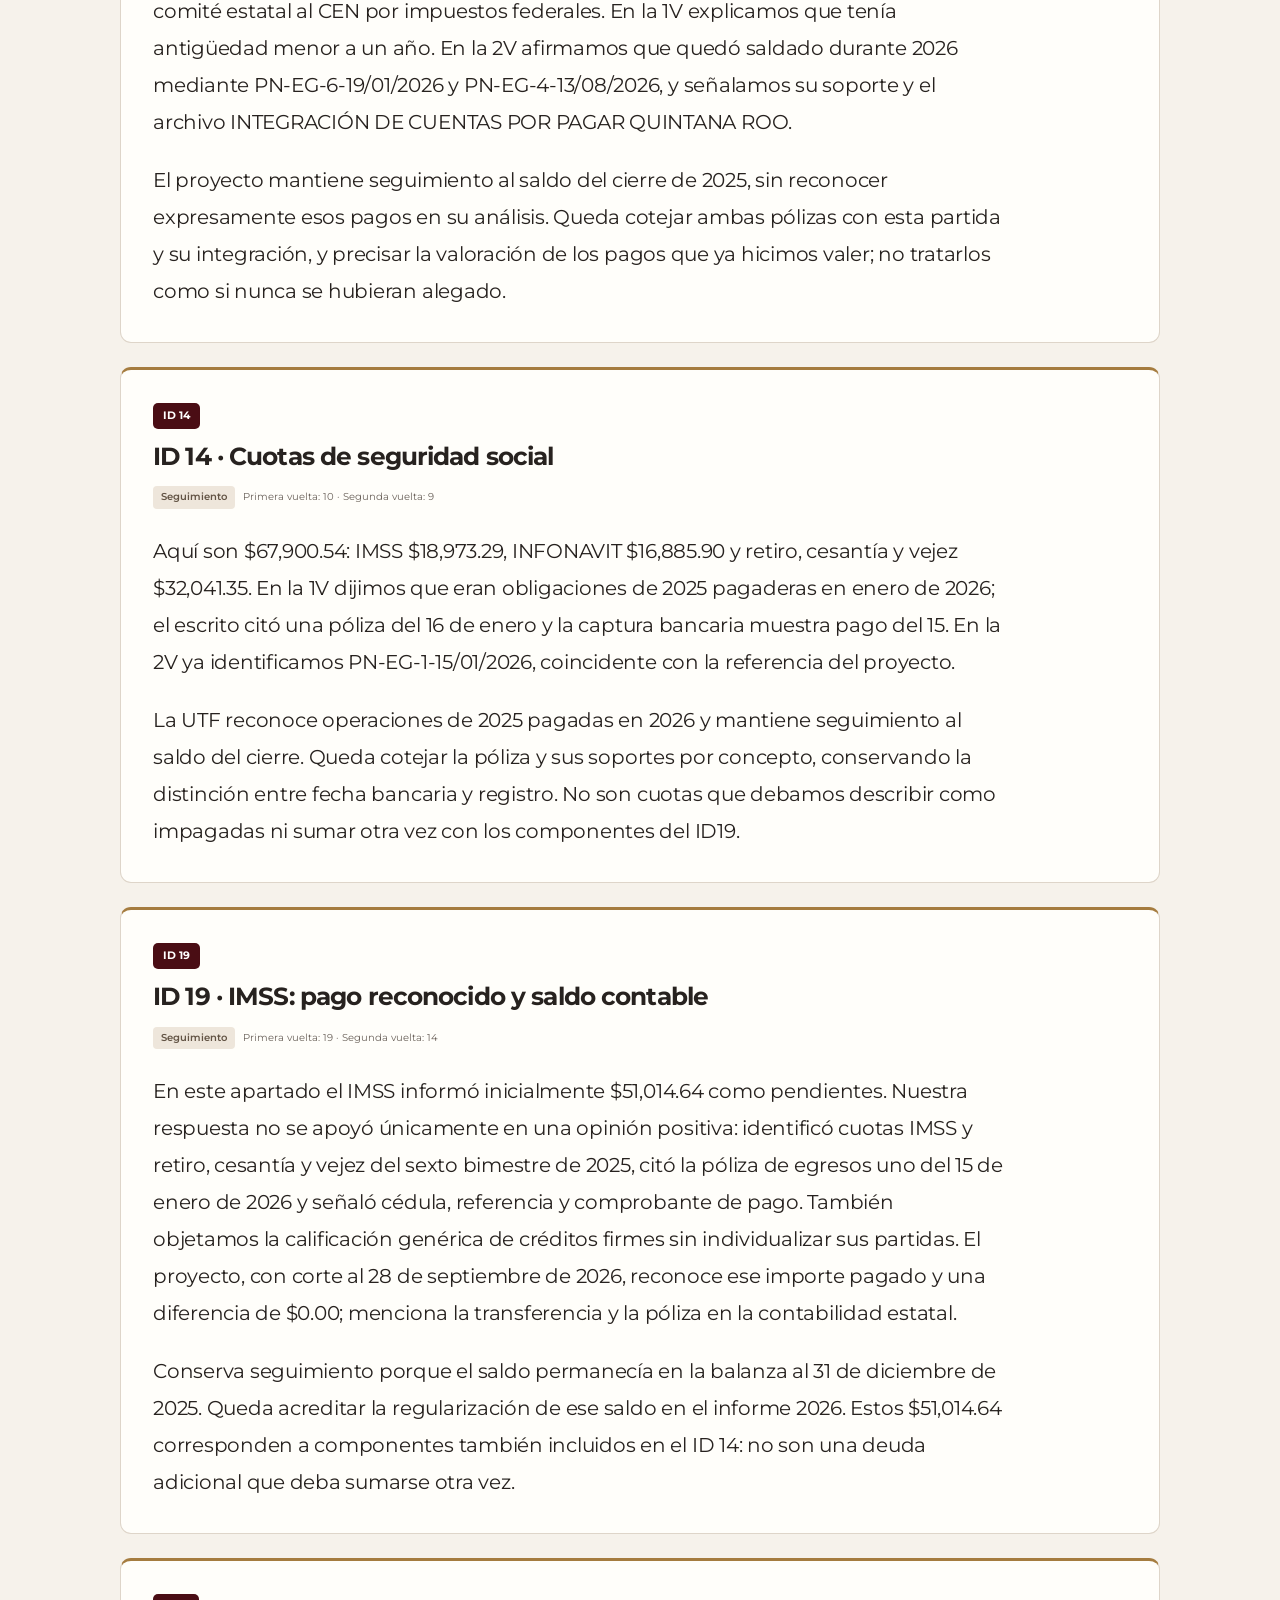
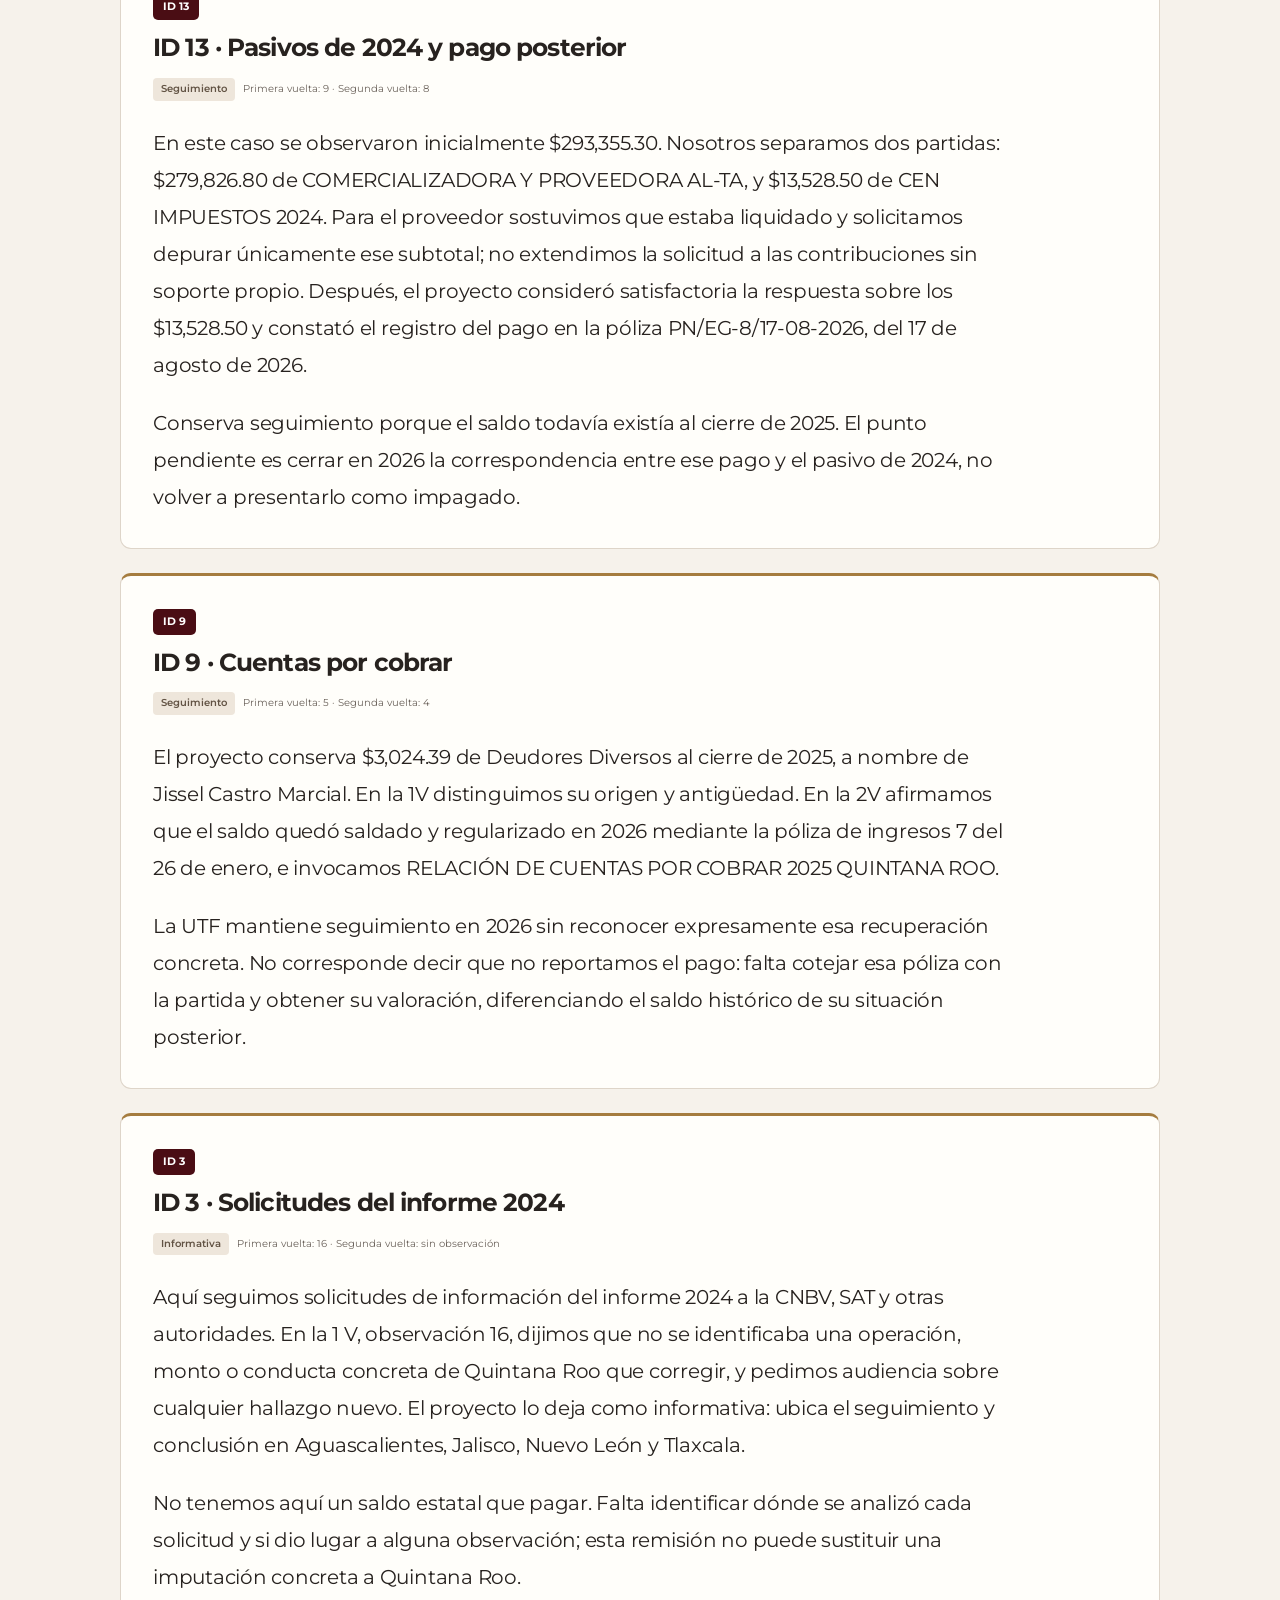
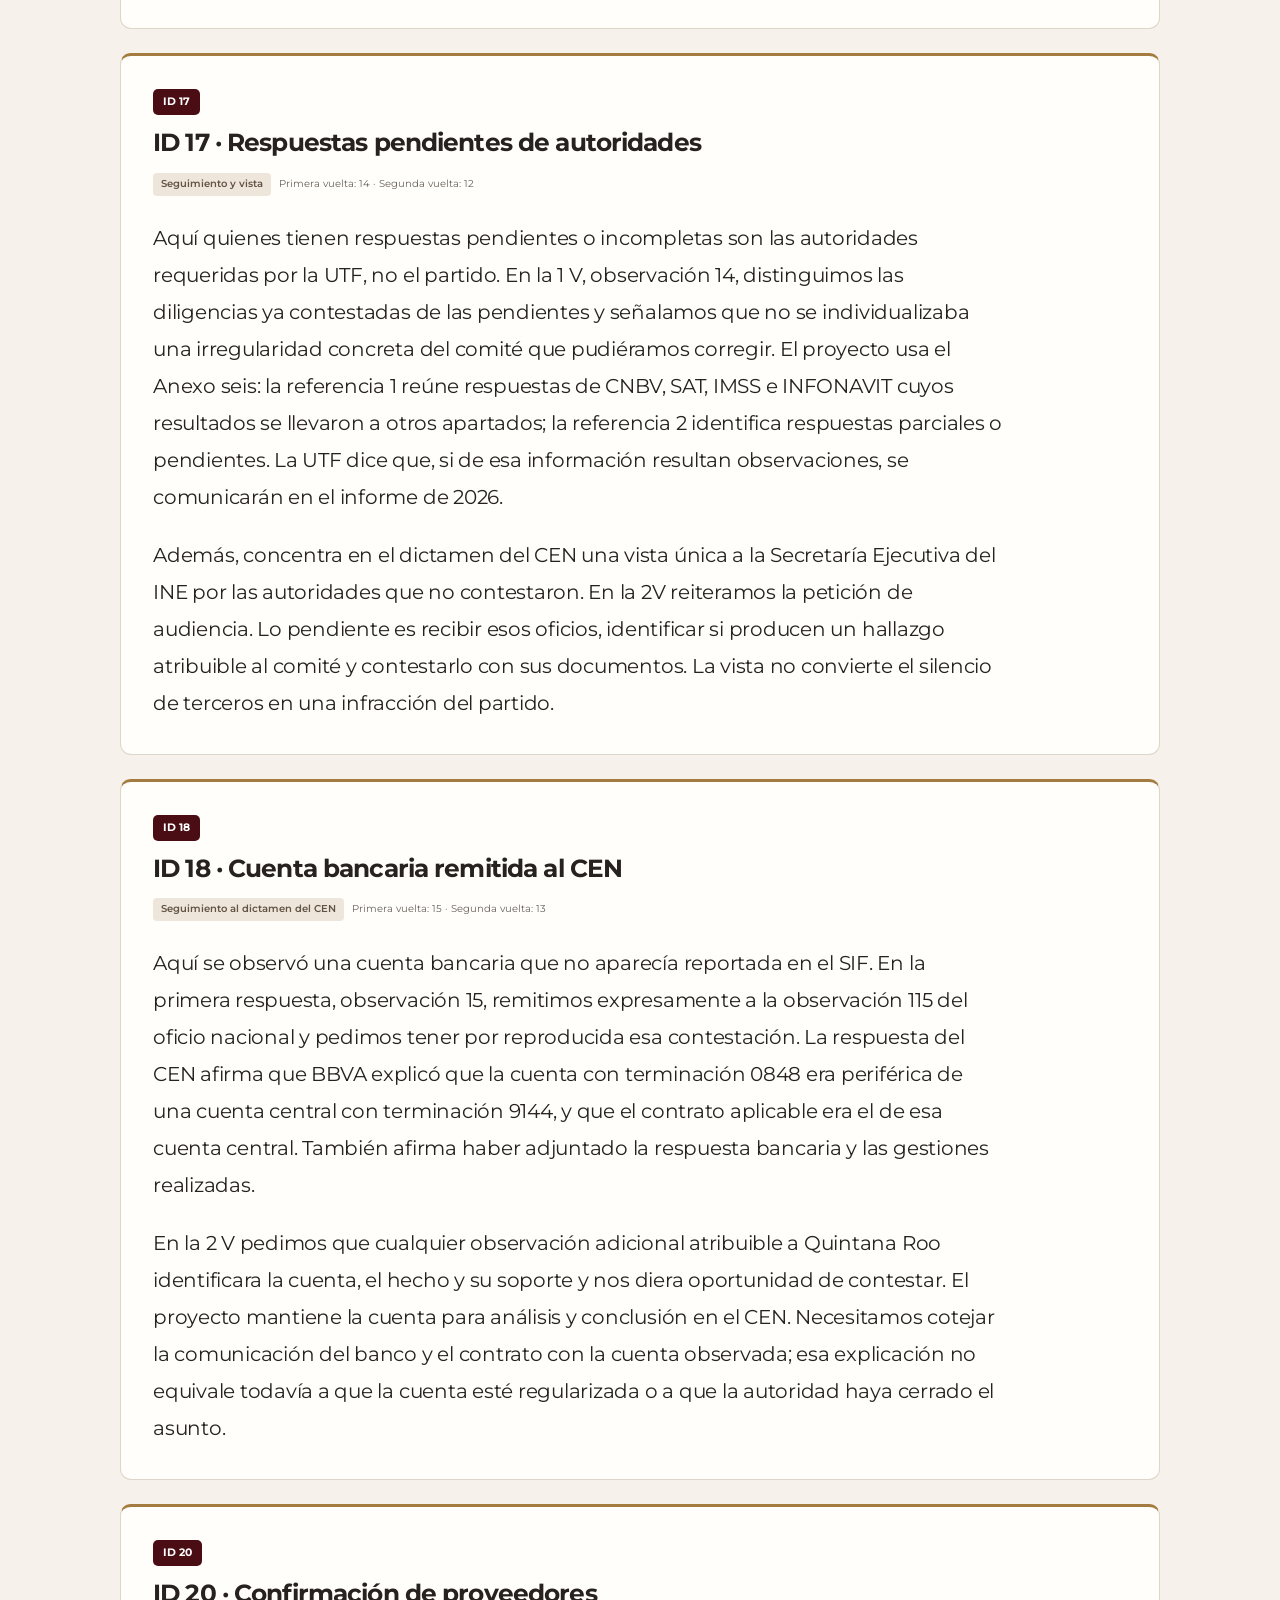
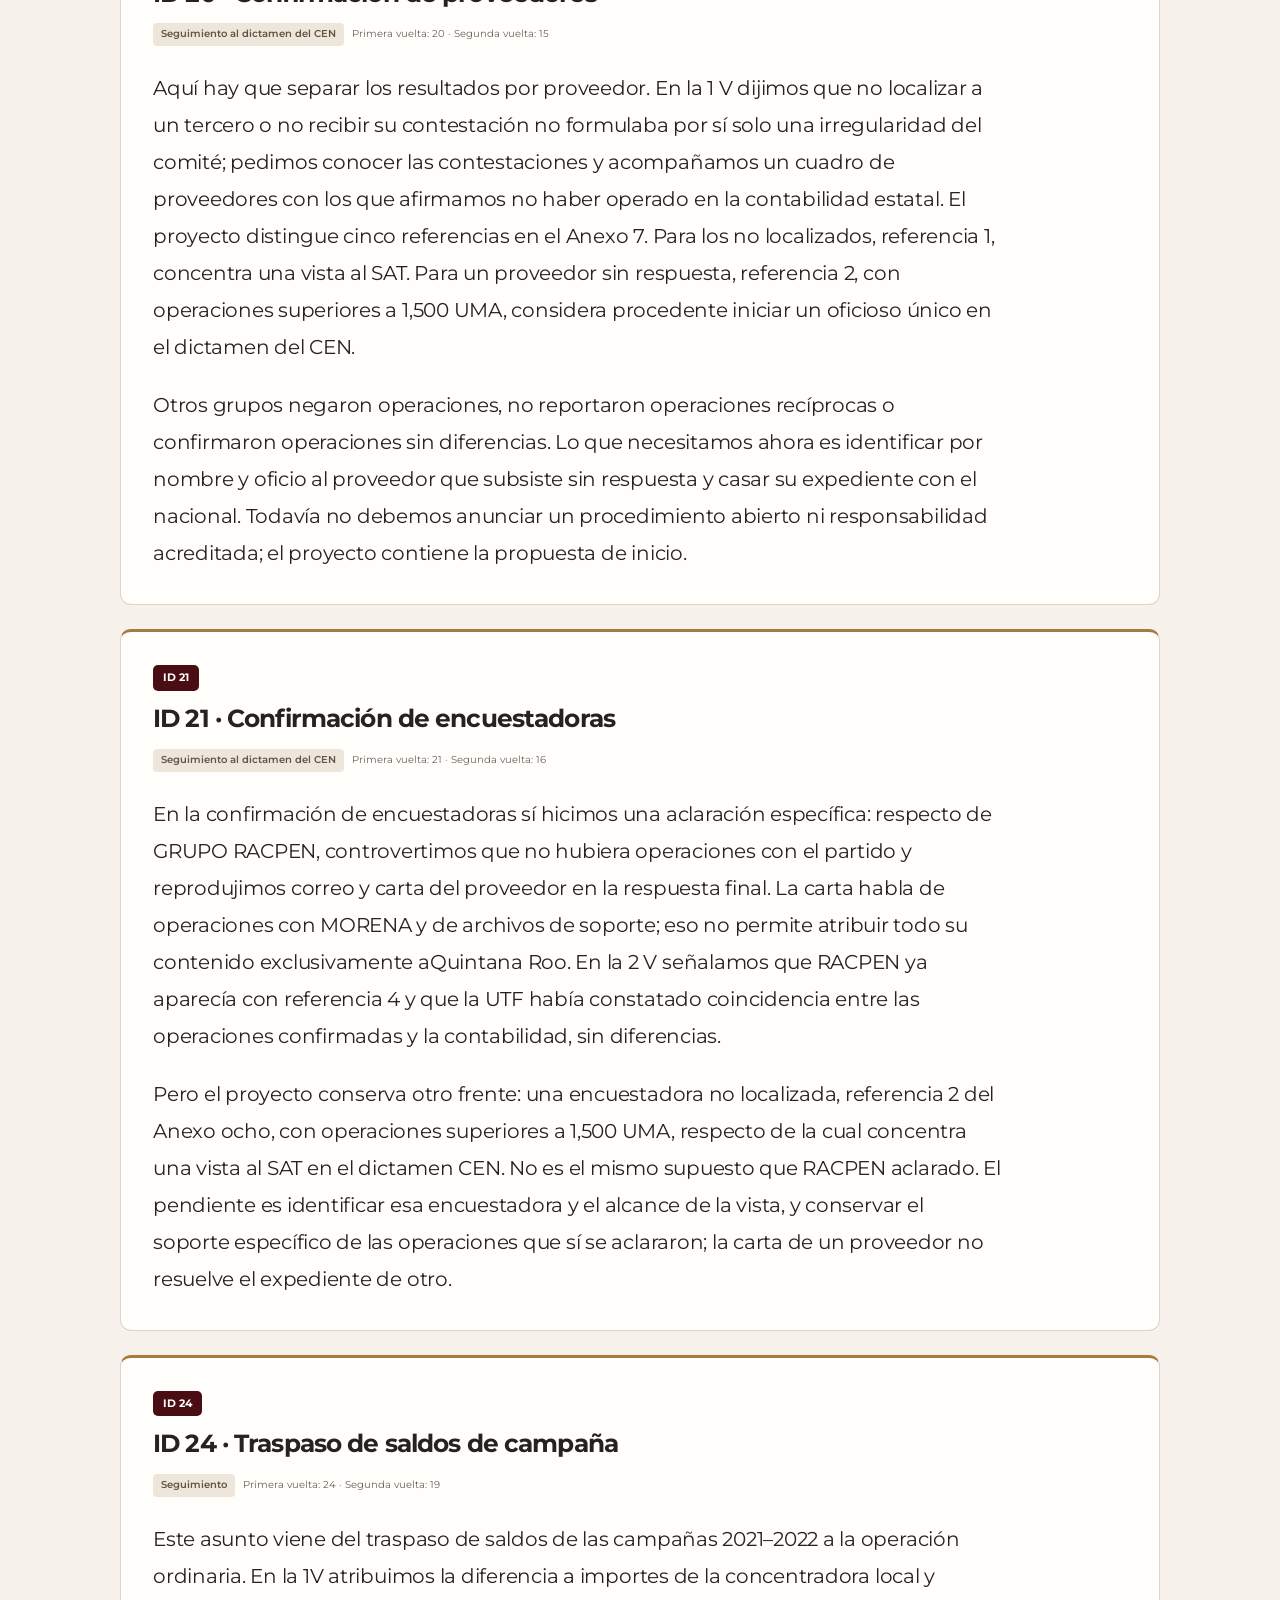
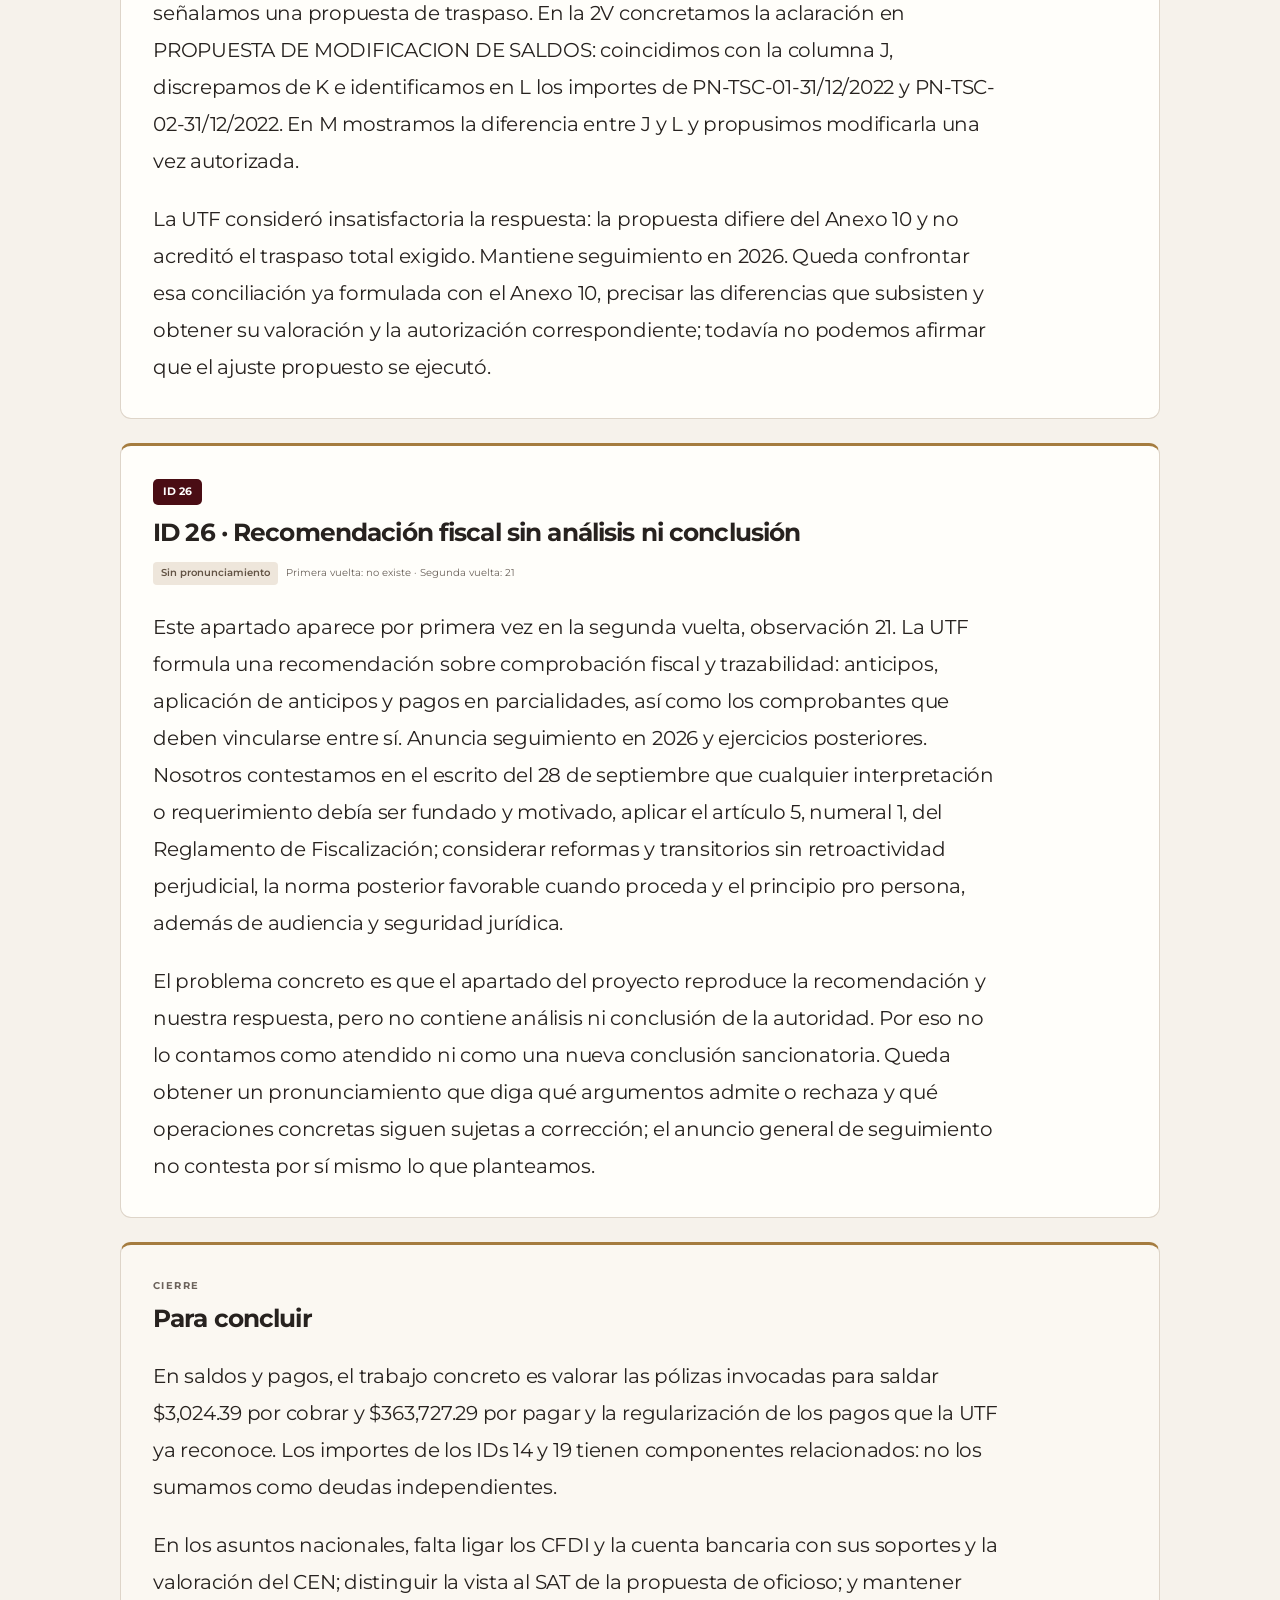
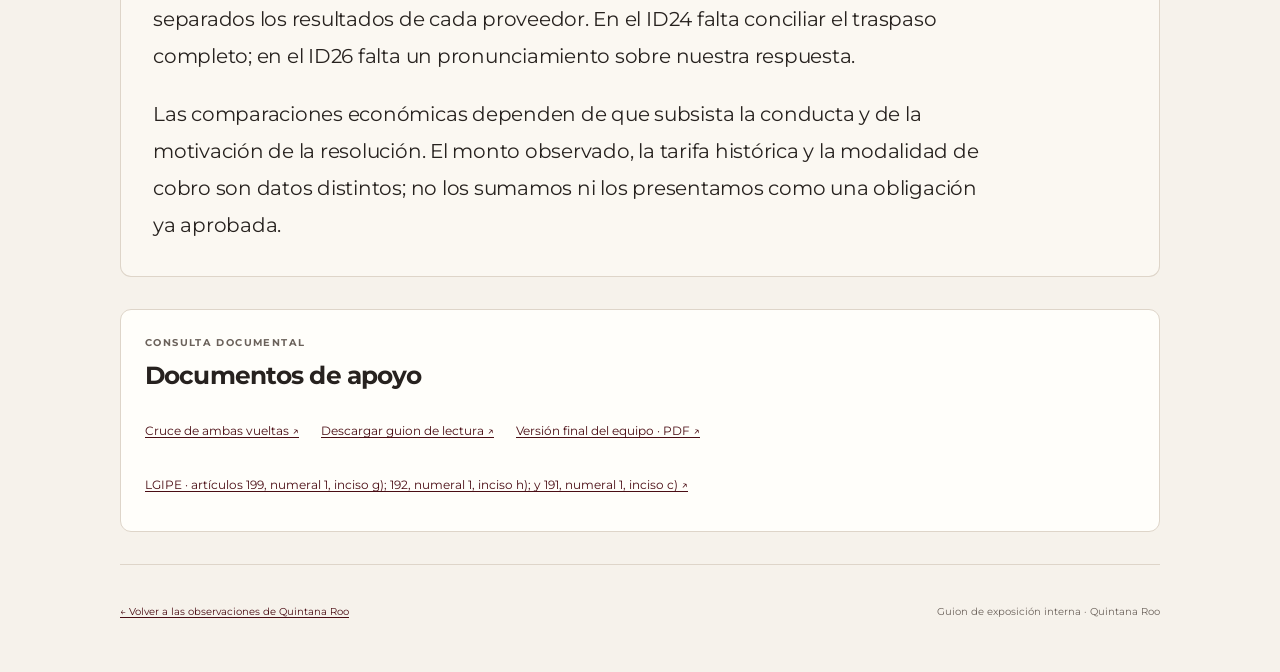
==== commit 9ed6d12a: "Aclara etapas de revisión, periodos y terminología del guion" ====
--- a/quintana-roo/index.html
+++ b/quintana-roo/index.html
@@ -8,7 +8,7 @@
   <meta name="description" content="Guion de exposición de los seguimientos de Quintana Roo, con lectura continua y consulta de las fuentes.">
   <title>Quintana Roo · Guion de exposición</title>
   <link rel="stylesheet" href="qroo-guion.css">
-  <script src="guion-data.js?v=6e7327fe4856" defer></script>
+  <script src="guion-data.js?v=f0e3b5c98b65" defer></script>
   <script src="qroo-guion.js" defer></script>
 </head>
 <body class="reading-only">
@@ -22,7 +22,7 @@
       <p class="eyebrow">Quintana Roo · Exposición interna</p>
       <h1 id="pageTitle">Guion de exposición</h1>
       <div class="hero-meta"><span>Lectura continua</span><span id="cutoff" hidden></span><span id="sectionCount" hidden></span><span id="readingTime" hidden></span></div>
-      <div class="quick-links"><a href="qroo-laminas.html">Láminas →</a><a href="QROO_No_atendidas_y_seguimientos.pdf?v=76d052ed6c0a" download="QROO_No_atendidas_y_seguimientos.pdf">Descargar PDF ↓</a></div>
+      <div class="quick-links"><a href="qroo-laminas.html">Láminas →</a><a href="QROO_No_atendidas_y_seguimientos.pdf?v=fca0602bf0ed" download="QROO_No_atendidas_y_seguimientos.pdf">Descargar PDF ↓</a></div>
     </div>
   </header>
 
